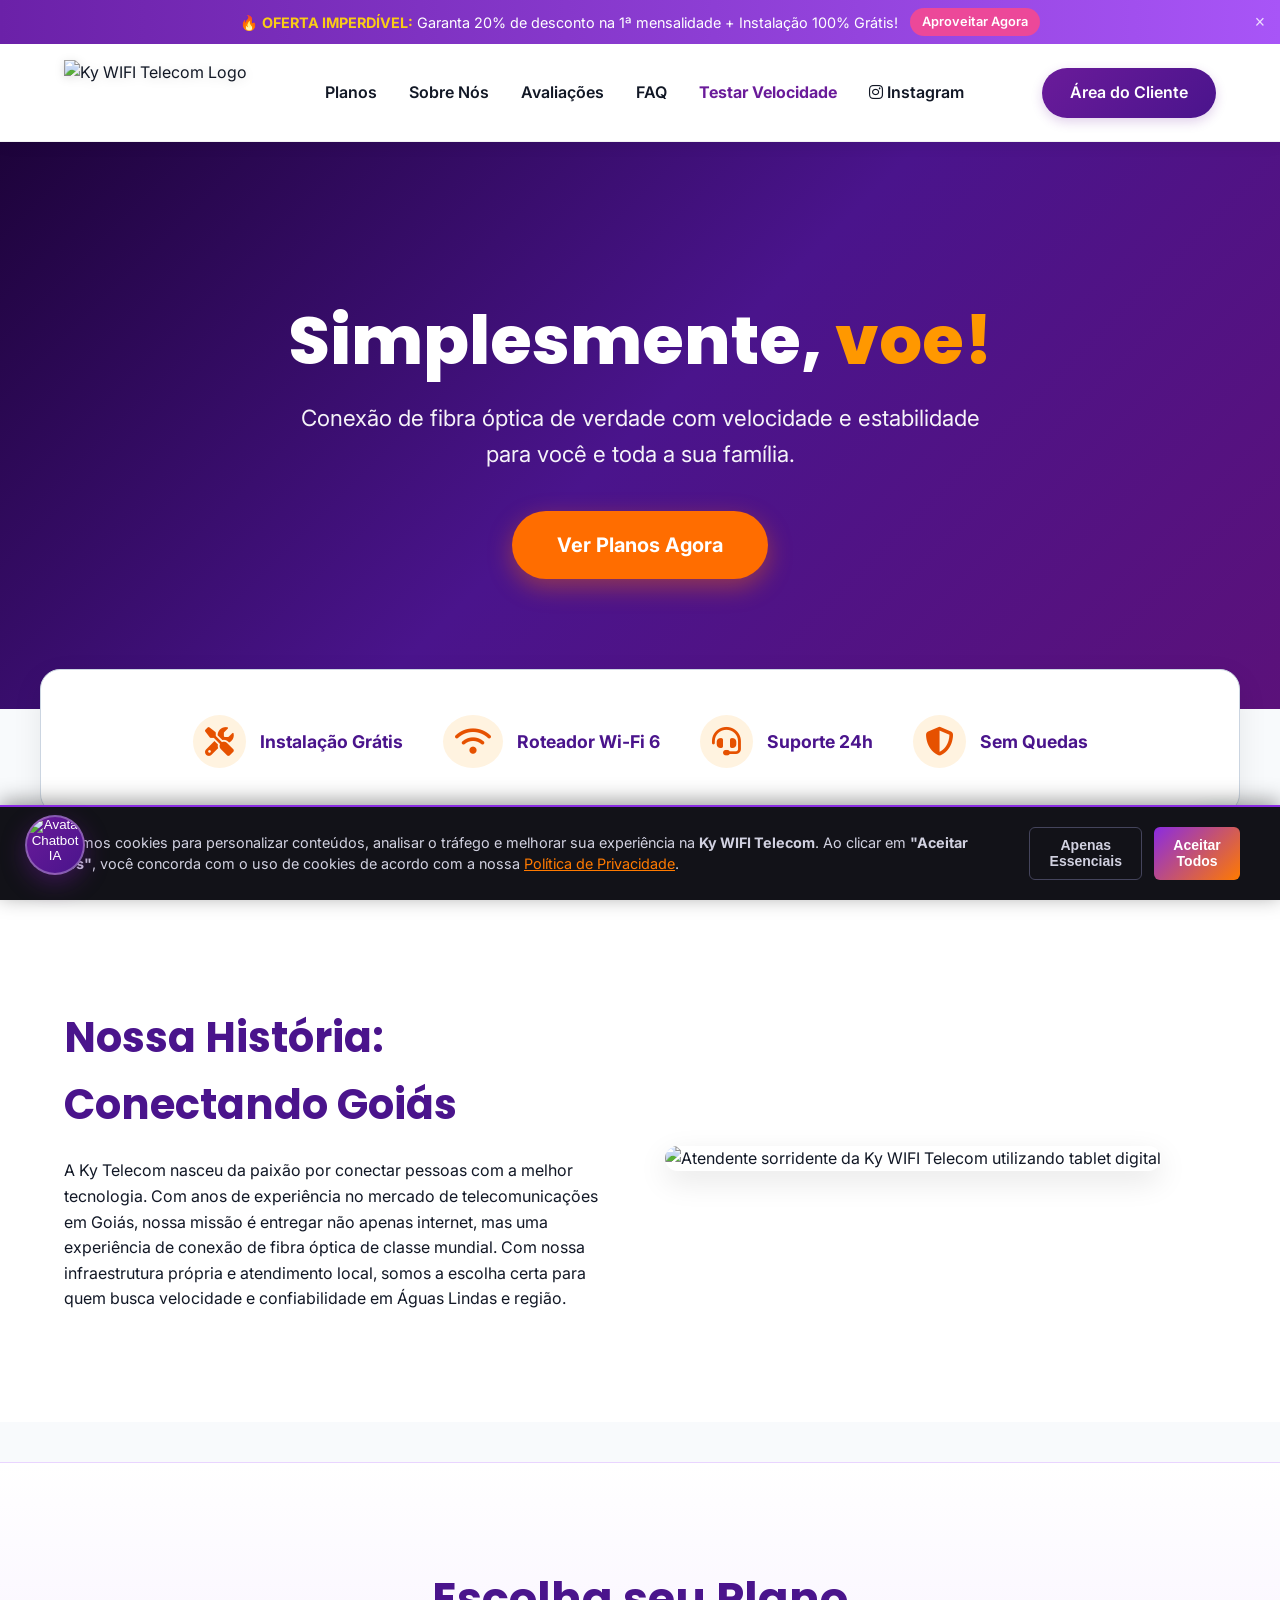
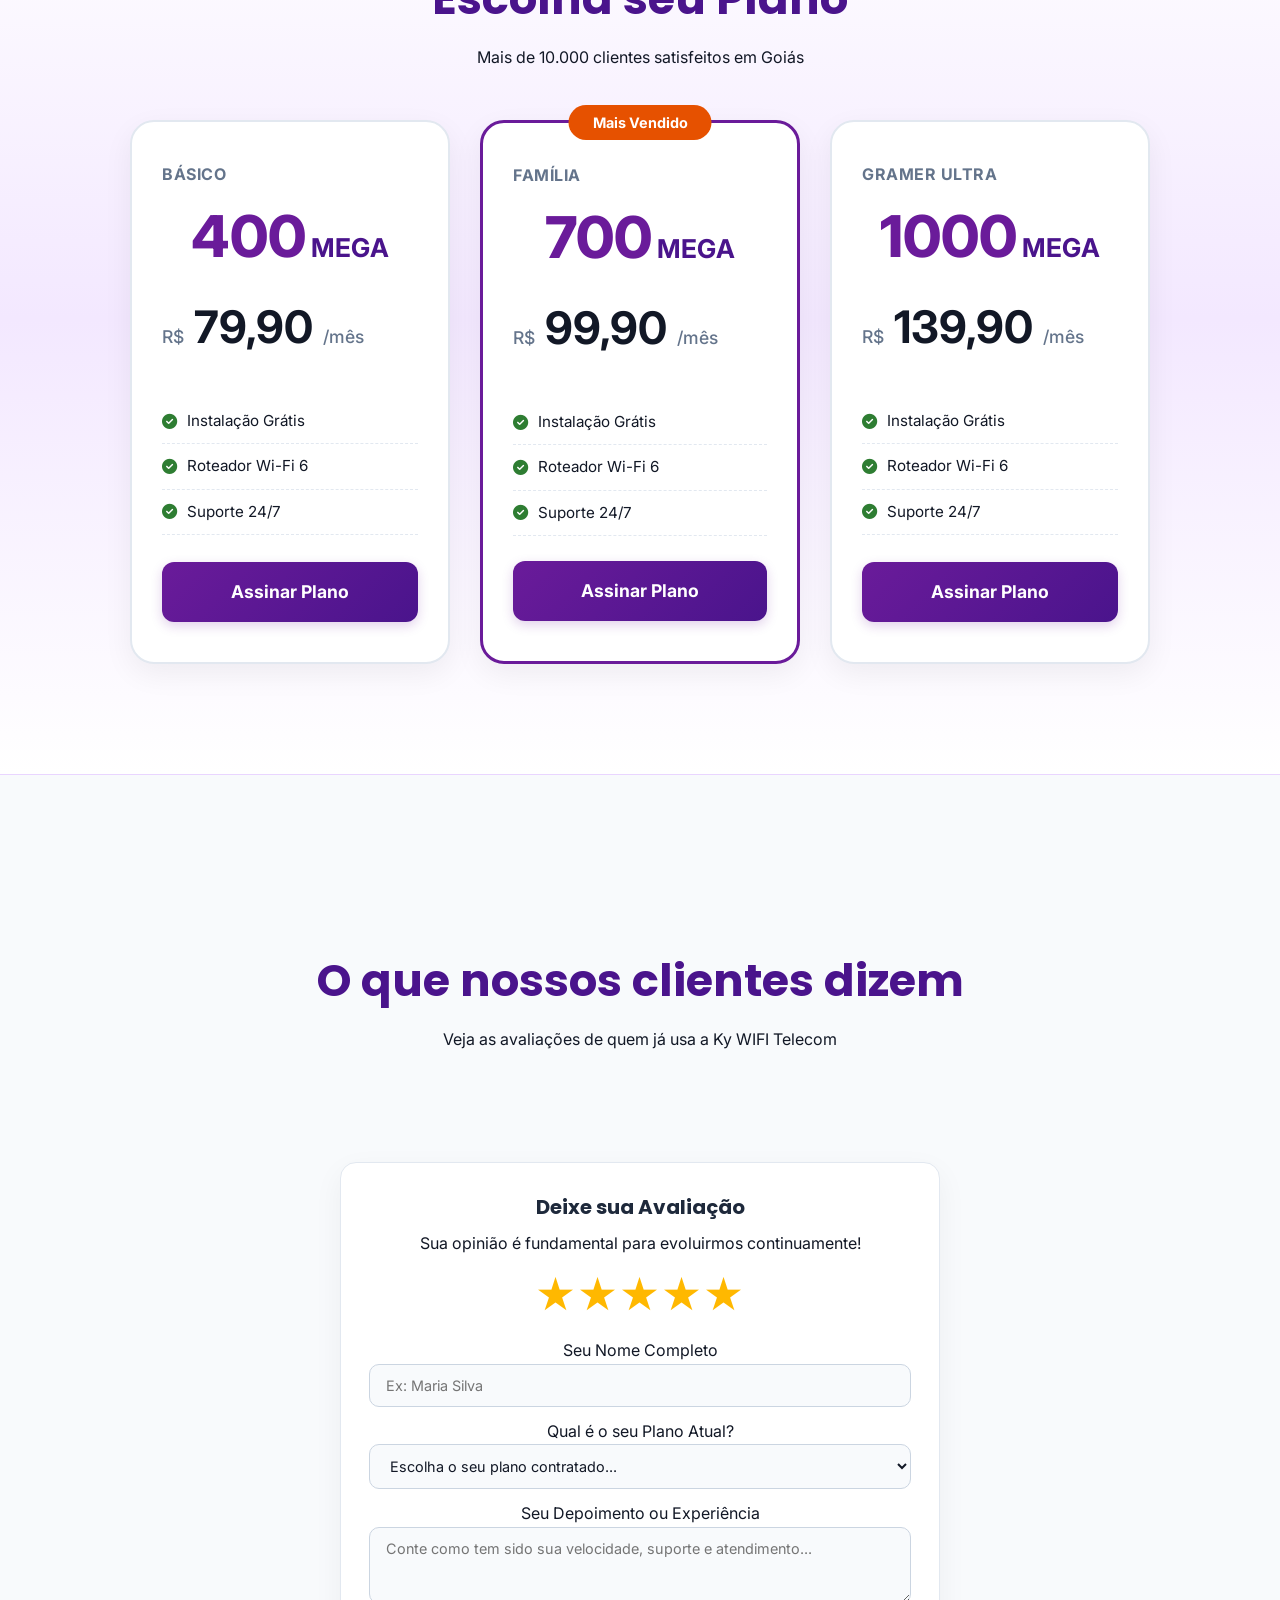
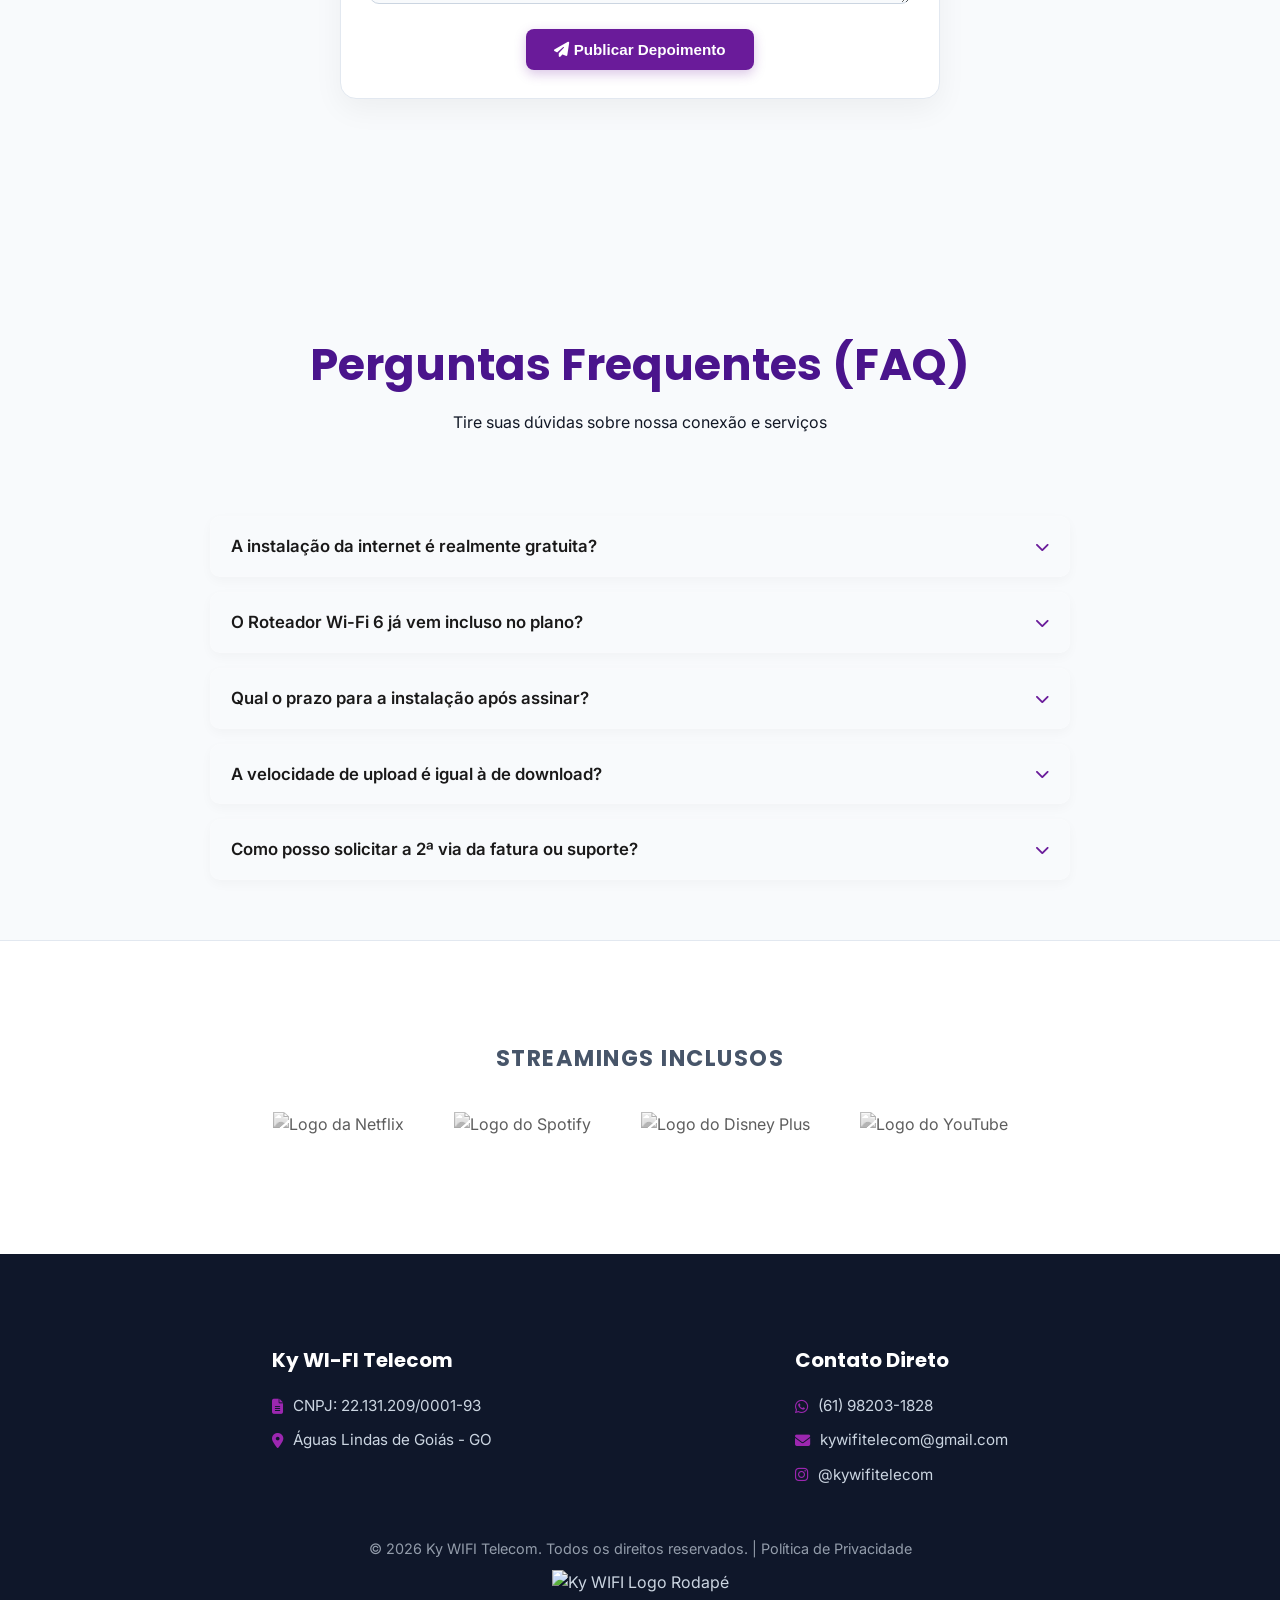
==== index.html @ 0527059f "Add files via upload" ====
<!DOCTYPE html>
<html lang="pt-BR">
<head>
    <meta charset="UTF-8">
    <meta name="viewport" content="width=device-width, initial-scale=1.0">
    <meta name="description" content="Ky WIFI Telecom - A Melhor Conexão de Fibra Óptica de Goiás. Planos com instalação grátis e roteador Wi-Fi 6.">
    <title>Ky WIFI Telecom | A Melhor Conexão de Goiás</title>
   
    <link rel="preconnect" href="https://fonts.googleapis.com">
    <link rel="preconnect" href="https://fonts.gstatic.com" crossorigin>
    <link href="https://fonts.googleapis.com/css2?family=Poppins:wght@300;400;500;600;700&family=Inter:wght@400;500;600;700&display=swap" rel="stylesheet">
    <link rel="stylesheet" href="https://cdnjs.cloudflare.com/ajax/libs/font-awesome/6.6.0/css/all.min.css">
    <link rel="stylesheet" href="style.css">

    <!-- ESTILOS ADICIONAIS PARA BARRA DE ANÚNCIO E FAQ -->
    <style>
        /* Barra de Anúncio / Promocional (Topo) */
        .announcement-bar {
            background: linear-gradient(90deg, #6b21a8, #a855f7);
            color: #ffffff;
            padding: 8px 16px;
            font-size: 0.9rem;
            display: flex;
            align-items: center;
            justify-content: center;
            gap: 12px;
            text-align: center;
            position: relative;
            z-index: 1001;
            font-family: 'Inter', sans-serif;
        }
        .announcement-bar strong {
            color: #facc15;
        }
        .announcement-btn {
            background-color: #ec4899;
            color: #ffffff;
            padding: 4px 12px;
            border-radius: 20px;
            text-decoration: none;
            font-weight: 600;
            font-size: 0.8rem;
            transition: transform 0.2s, background-color 0.2s;
        }
        .announcement-btn:hover {
            background-color: #db2777;
            transform: scale(1.05);
        }
        .announcement-close {
            position: absolute;
            right: 15px;
            background: transparent;
            border: none;
            color: #ffffff;
            font-size: 1.1rem;
            cursor: pointer;
            opacity: 0.8;
        }
        .announcement-close:hover {
            opacity: 1;
        }

        /* Seção FAQ */
        .faq-section {
            padding: 60px 20px;
            max-width: 900px;
            margin: 0 auto;
        }
        .faq-container {
            display: flex;
            flex-direction: column;
            gap: 15px;
            margin-top: 30px;
        }
        .faq-item {
            background: rgba(255, 255, 255, 0.05);
            border: 1px solid rgba(255, 255, 255, 0.1);
            border-radius: 10px;
            padding: 16px 20px;
            cursor: pointer;
            transition: background 0.3s ease;
        }
        .faq-item[open] {
            background: rgba(255, 255, 255, 0.08);
            border-color: #a855f7;
        }
        .faq-item summary {
            font-weight: 600;
            font-size: 1.05rem;
            list-style: none;
            display: flex;
            justify-content: space-between;
            align-items: center;
            color: #1a1919;
        }
        .faq-item summary::-webkit-details-marker {
            display: none;
        }
        .faq-item summary::after {
            content: '\f078';
            font-family: 'Font Awesome 6 Free';
            font-weight: 900;
            font-size: 0.9rem;
            transition: transform 0.3s;
        }
        .faq-item[open] summary::after {
            transform: rotate(180deg);
            color: #a855f7;
        }
        .faq-item p {
            margin-top: 12px;
            font-size: 0.95rem;
            line-height: 1.6;
            color: #0d0e0e;
        }
    </style>
</head>
<body>

    <!-- BARRA DE ANÚNCIO (PROMOÇÃO TOPO) -->
    <div class="announcement-bar" id="announcementBar">
        <span>🔥 <strong>OFERTA IMPERDÍVEL:</strong> Garanta 20% de desconto na 1ª mensalidade + Instalação 100% Grátis!</span>
        <a href="#planos" class="announcement-btn">Aproveitar Agora</a>
        <button class="announcement-close" onclick="document.getElementById('announcementBar').style.display='none'" aria-label="Fechar Anúncio">&times;</button>
    </div>

    <!-- CABEÇALHO -->
    <header>
        <a href="index.html" class="logo-area" aria-label="Início Ky WI-FI">
            <img src="https://i.ibb.co/Xrz7n7dX/image-9658f0-removebg-preview.png" alt="Ky WIFI Telecom Logo" class="ky-logo">
        </a>

        <nav aria-label="Navegação Principal">
            <ul class="nav-menu" id="navMenu">
                <li><a href="#planos" onclick="closeMenu()">Planos</a></li>
                <li><a href="#sobre" onclick="closeMenu()">Sobre Nós</a></li>
                <li><a href="#depoimentos" onclick="closeMenu()">Avaliações</a></li>
                <li><a href="#faq" onclick="closeMenu()">FAQ</a></li>
                <li>
                    <a href="https://fast.com" target="_blank" rel="noopener noreferrer" class="btn-speedtest" onclick="closeMenu()">
                        Testar Velocidade
                    </a>
                </li>
                <li>
                    <a href="https://www.instagram.com/kywifitelecom" target="_blank" rel="noopener noreferrer" onclick="closeMenu()">
                        <i class="fab fa-instagram" aria-hidden="true"></i> Instagram
                    </a>
                </li>
                <li class="mobile-only">
                    <a href="suporte.html" class="btn-client" onclick="closeMenu()">Área do Cliente</a>
                </li>
            </ul>
        </nav>

        <a href="suporte.html" class="btn-client desktop-only-btn">Área do Cliente</a>

        <button class="hamburger" id="hamburgerBtn" onclick="toggleMenu()" aria-label="Abrir Menu de Navegação" aria-expanded="false" aria-controls="navMenu">
            <i class="fas fa-bars" aria-hidden="true"></i>
        </button>
    </header>

    <!-- HERO -->
    <section class="hero">
        <div class="fiber-container" aria-hidden="true">
            <div class="fiber-line"></div>
            <div class="fiber-line"></div>
            <div class="fiber-line"></div>
            <div class="fiber-line"></div>
            <div class="fiber-line"></div>
        </div>

        <div class="hero-content reveal">
            <h1>Simplesmente, <span>voe!</span></h1>
            <p>Conexão de fibra óptica de verdade com velocidade e estabilidade para você e toda a sua família.</p>
            <a href="#planos" class="btn-primary">Ver Planos Agora</a>
        </div>
    </section>

    <!-- BENEFÍCIOS -->
    <section class="benefits reveal" aria-label="Destaques e Benefícios">
        <div class="benefit-item"><i class="fas fa-tools" aria-hidden="true"></i> Instalação Grátis</div>
        <div class="benefit-item"><i class="fas fa-wifi" aria-hidden="true"></i> Roteador Wi-Fi 6</div>
        <div class="benefit-item"><i class="fas fa-headset" aria-hidden="true"></i> Suporte 24h</div>
        <div class="benefit-item"><i class="fas fa-shield-alt" aria-hidden="true"></i> Sem Quedas</div>
    </section>

    <!-- SOBRE -->
    <section id="sobre" class="reveal">
        <div class="sobre-container">
            <div class="sobre-text">
                <h2>Nossa História: Conectando Goiás</h2>
                <p>
                    A Ky Telecom nasceu da paixão por conectar pessoas com a melhor tecnologia. Com anos de experiência no mercado de telecomunicações em Goiás, nossa missão é entregar não apenas internet, mas uma experiência de conexão de fibra óptica de classe mundial. Com nossa infraestrutura própria e atendimento local, somos a escolha certa para quem busca velocidade e confiabilidade em Águas Lindas e região.
                </p>
            </div>
            <div class="sobre-image">
                <img src="https://img.magnific.com/fotos-premium/mulher-negra-de-lazer-moderna-usando-fones-de-ouvido-usando-tablet-digital-com-tela-brilhante_116547-47092.jpg?semt=ais_hybrid&w=740&q=80" alt="Atendente sorridente da Ky WIFI Telecom utilizando tablet digital">
            </div>
        </div>
    </section>

    <!-- PLANOS -->
    <section id="planos">
        <div class="section-title reveal">
            <h2>Escolha seu Plano</h2>
            <p>Mais de 10.000 clientes satisfeitos em Goiás</p>
        </div>
        <div class="plans-container reveal" id="plans-container"></div>
    </section>

    <!-- DEPOIMENTOS E AVALIAÇÕES -->
    <section id="depoimentos" class="testimonials-section reveal" aria-label="Depoimentos e Avaliações">
        <div class="section-title">
            <h2>O que nossos clientes dizem</h2>
            <p>Veja as avaliações de quem já usa a Ky WIFI Telecom</p>
        </div>

        <div class="testimonials-container"></div>

        <div class="feedback-form-container">
            <h3>Deixe sua Avaliação</h3>
            <p class="subtitle">Sua opinião é fundamental para evoluirmos continuamente!</p>

            <form id="feedbackForm" onsubmit="salvarFeedback(event)">
                <div class="star-rating-input" id="starRatingInput" title="Selecione sua nota">
                    <span class="star-btn active" data-value="1" onclick="definirNota(1)">★</span>
                    <span class="star-btn active" data-value="2" onclick="definirNota(2)">★</span>
                    <span class="star-btn active" data-value="3" onclick="definirNota(3)">★</span>
                    <span class="star-btn active" data-value="4" onclick="definirNota(4)">★</span>
                    <span class="star-btn active" data-value="5" onclick="definirNota(5)">★</span>
                </div>
                <input type="hidden" id="feedbackNota" value="5">

                <div class="feedback-inputs">
                    <div class="input-group">
                        <label for="feedbackNome">Seu Nome Completo</label>
                        <input type="text" id="feedbackNome" placeholder="Ex: Maria Silva" required autocomplete="name">
                    </div>

                    <div class="input-group">
                        <label for="feedbackTipo">Qual é o seu Plano Atual?</label>
                        <select id="feedbackTipo" required>
                            <option value="" disabled selected>Escolha o seu plano contratado...</option>
                            <option value="Plano 400 MEGA - Fibra">Plano 400 MEGA (R$ 79,90/mês)</option>
                            <option value="Plano 700 MEGA - Fibra">Plano 700 MEGA (R$ 99,90/mês)</option>
                            <option value="Plano 1000 MEGA - Fibra">Plano 1000 MEGA (R$ 139,90/mês)</option>
                            <option value="Cliente Corporativo / Empresa">Cliente Corporativo / Empresa</option>
                            <option value="Outro Plano / Antigo">Outro Plano Ky Telecom</option>
                        </select>
                    </div>

                    <div class="input-group">
                        <label for="feedbackComentario">Seu Depoimento ou Experiência</label>
                        <textarea id="feedbackComentario" rows="3" placeholder="Conte como tem sido sua velocidade, suporte e atendimento..." required></textarea>
                    </div>

                    <div class="feedback-actions">
                        <button type="submit" class="btn-submit-feedback">
                            <i class="fas fa-paper-plane" aria-hidden="true"></i> Publicar Depoimento
                        </button>
                    </div>
                </div>
            </form>
        </div>
    </section>

    <!-- SEÇÃO FAQ (PERGUNTAS FREQUENTES) -->
    <section id="faq" class="faq-section reveal">
        <div class="section-title">
            <h2>Perguntas Frequentes (FAQ)</h2>
            <p>Tire suas dúvidas sobre nossa conexão e serviços</p>
        </div>

        <div class="faq-container">
            <details class="faq-item">
                <summary>A instalação da internet é realmente gratuita?</summary>
                <p>Sim! Todos os nossos planos residenciais contam com instalação 100% grátis realizada por técnicos especializados.</p>
            </details>

            <details class="faq-item">
                <summary>O Roteador Wi-Fi 6 já vem incluso no plano?</summary>
                <p>Sim, disponibilizamos roteadores de última geração Wi-Fi 6 em comodato, garantindo maior cobertura, estabilidade e suporte a dezenas de aparelhos conectados simultaneamente.</p>
            </details>

            <details class="faq-item">
                <summary>Qual o prazo para a instalação após assinar?</summary>
                <p>Realizamos a instalação em até 24 a 48 horas úteis após a aprovação do cadastro na região de Águas Lindas e proximidades.</p>
            </details>

            <details class="faq-item">
                <summary>A velocidade de upload é igual à de download?</summary>
                <p>Trabalhamos com alta taxa de upload dedicada para garantir que suas videochamadas, jogos online e transmissões aconteçam sem nenhum tipo de travamento.</p>
            </details>

            <details class="faq-item">
                <summary>Como posso solicitar a 2ª via da fatura ou suporte?</summary>
                <p>Você pode acessar a nossa <strong>Área do Cliente</strong> no menu superior ou entrar em contato diretamente via WhatsApp pelo número (61) 98203-1828.</p>
            </details>
        </div>
    </section>

    <!-- STREAMINGS PARCEIROS -->
    <section class="partners reveal" aria-label="Plataformas de Streaming">
        <h2>Streamings Inclusos</h2>
        <div class="partners-logos">
            <img src="https://upload.wikimedia.org/wikipedia/commons/0/08/Netflix_2015_logo.svg" alt="Logo da Netflix">
            <img src="https://upload.wikimedia.org/wikipedia/commons/2/26/Spotify_logo_with_text.svg" alt="Logo do Spotify">
            <img src="https://upload.wikimedia.org/wikipedia/commons/3/3e/Disney%2B_logo.svg" alt="Logo do Disney Plus">
            <img src="https://upload.wikimedia.org/wikipedia/commons/b/b8/YouTube_Logo_2017.svg" alt="Logo do YouTube">
        </div>
    </section>

    <!-- BOTÃO WHATSAPP -->
    <a href="https://wa.me/5561982031828" target="_blank" rel="noopener noreferrer" onclick="falarComAtendente(event)" class="whatsapp-float" aria-label="Falar com atendente pelo WhatsApp">
        <i class="fab fa-whatsapp" aria-hidden="true"></i>
    </a>

    <!-- RODAPÉ -->
    <footer id="suporte">
        <div class="footer-grid reveal">
            <div>
                <h4>Ky WI-FI Telecom</h4>
                <p><i class="fas fa-file-alt" aria-hidden="true"></i> CNPJ: 22.131.209/0001-93</p>
                <p><i class="fas fa-map-marker-alt" aria-hidden="true"></i> Águas Lindas de Goiás - GO</p>
            </div>
            <div>
                <h4>Contato Direto</h4>
                <p><i class="fab fa-whatsapp" aria-hidden="true"></i> <a href="https://wa.me/5561982031828" target="_blank" rel="noopener noreferrer">(61) 98203-1828</a></p>
                <p><i class="fas fa-envelope" aria-hidden="true"></i> <a href="mailto:kywifitelecom@gmail.com">kywifitelecom@gmail.com</a></p>
                <p>
                    <a href="https://www.instagram.com/kywifitelecom" target="_blank" rel="noopener noreferrer" style="display: flex; align-items: center; gap: 10px;">
                        <i class="fab fa-instagram" aria-hidden="true"></i> @kywifitelecom
                    </a>
                </p>
            </div>
        </div>
        <p style="margin-top: 30px; font-size: 0.9rem; opacity: 0.7;">
            © 2026 Ky WIFI Telecom. Todos os direitos reservados. | <a href="privacidade.html" style="color: inherit;">Política de Privacidade</a>
        </p>
        <img src="https://i.ibb.co/Xrz7n7dX/image-9658f0-removebg-preview.png" alt="Ky WIFI Logo Rodapé" width="50" style="margin-top: 10px;">
    </footer>

    <!-- LGPD COOKIES BANNER -->
    <div id="lgpd-banner" class="lgpd-banner" role="dialog" aria-live="polite" aria-label="Aviso de Privacidade e Cookies">
        <div class="lgpd-content">
            <p>
                Utilizamos cookies para personalizar conteúdos, analisar o tráfego e melhorar sua experiência na <strong>Ky WIFI Telecom</strong>. 
                Ao clicar em <strong>"Aceitar Todos"</strong>, você concorda com o uso de cookies de acordo com a nossa 
                <a href="privacidade.html" target="_blank" rel="noopener">Política de Privacidade</a>.
            </p>
            <div class="lgpd-buttons">
                <button id="lgpd-reject" class="btn-lgpd-secondary" onclick="document.getElementById('lgpd-banner').style.display='none'">Apenas Essenciais</button>
                <button id="lgpd-accept" class="btn-lgpd-primary" onclick="document.getElementById('lgpd-banner').style.display='none'">Aceitar Todos</button>
            </div>
        </div>
    </div>

    <!-- SCRIPTS JS -->
    <script src="script.js"></script>
    <script src="chatbot.js"></script>

    <!-- PLUGIN VLIBRAS -->
    <div vw class="enabled">
        <div vw-access-button class="active"></div>
        <div vw-plugin-wrapper>
            <div class="vw-plugin-top-wrapper"></div>
        </div>
    </div>
    <script src="https://vlibras.gov.br/app/vlibras-plugin.js"></script>
    <script>
        new window.VLibras.Widget('https://vlibras.gov.br/app');
    </script>
</body>
</html>
---- style.css ----
/* ==========================================================================
   KY WIFI TELECOM - ESTILOS PRINCIPAIS (style.css)
   Organizado, otimizado para desempenho e acessibilidade (WCAG 2.1)
   ========================================================================== */

/* 1. VARIÁVEIS DO SISTEMA (DESIGN TOKENS) */
:root {
    --purple-main: #6A1B9A;
    --purple-dark: #4A148C;
    --purple-light: #9C27B0;
    --accent-orange: #E65100; /* Laranja de alto contraste WCAG */
    --accent-orange-hover: #D84315;
    --accent-green: #1B5E20;  /* Verde escuro para texto/ícones */
    --whatsapp-green: #25D366;
    --text-dark: #121826;     /* Alto contraste para legibilidade */
    --text-muted: #475569;
    --white: #FFFFFF;
    --gray-bg: #F8FAFC;
    --border-color: #CBD5E1;
    --transition-default: all 0.3s ease;
}

/* 2. RESET GLOBAL & TIPOGRAFIA */
* {
    margin: 0;
    padding: 0;
    box-sizing: border-box;
}

html {
    scroll-behavior: smooth;
}

body {
    font-family: 'Inter', -apple-system, BlinkMacSystemFont, "Segoe UI", Roboto, sans-serif;
    background-color: var(--gray-bg);
    color: var(--text-dark);
    line-height: 1.6;
    overflow-x: hidden;
}

h1, h2, h3, h4, h5, h6 {
    font-family: 'Poppins', sans-serif;
}

a {
    color: inherit;
    text-decoration: none;
    transition: var(--transition-default);
}

/* Indicador de foco acessível para navegação via teclado (WCAG 2.1) */
:focus-visible {
    outline: 3px solid var(--purple-main) !important;
    outline-offset: 3px !important;
}

/* 3. HEADER & NAVEGAÇÃO */
header {
    background: rgba(255, 255, 255, 0.98);
    backdrop-filter: blur(15px);
    -webkit-backdrop-filter: blur(15px);
    box-shadow: 0 2px 15px rgba(0, 0, 0, 0.08);
    position: sticky;
    top: 0;
    z-index: 1000;
    padding: 12px 5%;
    display: flex;
    justify-content: space-between;
    align-items: center;
    border-bottom: 1px solid rgba(0, 0, 0, 0.05);
}

.logo-area {
    display: flex;
    align-items: center;
    gap: 12px;
    padding: 4px 0;
    outline: none;
}

.logo-title-group {
    display: flex;
    align-items: center;
    gap: 15px;
}

.logo-title-group h1 {
    margin: 0;
    font-size: 1.8rem;
    color: var(--text-dark);
}

.ky-logo, .logo-img {
    height: 65px;
    width: auto;
    object-fit: contain;
    filter: drop-shadow(0 2px 5px rgba(0, 0, 0, 0.12));
    transition: transform 0.3s cubic-bezier(0.25, 0.8, 0.25, 1), 
                filter 0.3s cubic-bezier(0.25, 0.8, 0.25, 1);
}

.logo-area:hover .ky-logo,
.logo-area:hover .logo-img {
    transform: scale(1.04);
    filter: drop-shadow(0 6px 12px rgba(106, 27, 154, 0.25));
}

.nav-menu {
    display: flex;
    gap: 32px;
    list-style: none;
    align-items: center;
}

.nav-menu a {
    font-weight: 600;
    color: var(--text-dark);
    position: relative;
}

.nav-menu a::after {
    content: '';
    position: absolute;
    bottom: -5px;
    left: 0;
    width: 0;
    height: 3px;
    background: var(--purple-main);
    border-radius: 2px;
    transition: var(--transition-default);
}

.nav-menu a:hover, 
.nav-menu a:focus {
    color: var(--purple-main);
}

.nav-menu a:hover::after, 
.nav-menu a:focus::after {
    width: 100%;
}

.btn-speedtest {
    color: var(--purple-main) !important;
    font-weight: 700 !important;
}

.btn-client {
    background: linear-gradient(135deg, var(--purple-main), var(--purple-dark));
    color: var(--white);
    padding: 12px 28px;
    border-radius: 50px;
    font-weight: 600;
    border: none;
    cursor: pointer;
    transition: var(--transition-default);
    font-family: inherit;
    display: inline-block;
    box-shadow: 0 4px 12px rgba(106, 27, 154, 0.2);
}

.btn-client:hover, 
.btn-client:focus {
    transform: translateY(-2px);
    box-shadow: 0 6px 20px rgba(106, 27, 154, 0.35);
}

.hamburger {
    display: none;
    font-size: 28px;
    cursor: pointer;
    color: var(--purple-dark);
    background: none;
    border: none;
    padding: 5px;
}

.mobile-only {
    display: none;
}

/* 4. HERO SECTION */
.hero {
    background: linear-gradient(135deg, #1d033a 0%, var(--purple-dark) 50%, #5b117a 100%);
    color: var(--white);
    text-align: center;
    padding: 140px 20px 110px;
    position: relative;
    overflow: hidden;
}

.fiber-container {
    position: absolute;
    top: 0;
    left: 0;
    width: 100%;
    height: 100%;
    overflow: hidden;
    z-index: 0;
}

.fiber-line {
    position: absolute;
    background: linear-gradient(90deg, transparent, rgba(255, 255, 255, 0.8), rgba(255, 107, 0, 0.8), transparent);
    height: 3px;
    filter: blur(2px);
    opacity: 0;
    animation: dataFlow linear infinite;
}

@keyframes dataFlow {
    0% { transform: translateX(-100%); opacity: 0; }
    10% { opacity: 1; }
    90% { opacity: 1; }
    100% { transform: translateX(100vw); opacity: 0; }
}

.fiber-line:nth-child(1) { top: 15%; width: 300px; animation-duration: 3s; animation-delay: 0s; }
.fiber-line:nth-child(2) { top: 35%; width: 200px; animation-duration: 4s; animation-delay: 1.5s; }
.fiber-line:nth-child(3) { top: 65%; width: 400px; animation-duration: 2.5s; animation-delay: 0.5s; }
.fiber-line:nth-child(4) { top: 85%; width: 150px; animation-duration: 5s; animation-delay: 2s; }
.fiber-line:nth-child(5) { top: 45%; width: 250px; animation-duration: 3.5s; animation-delay: 1s; }

.hero-content {
    position: relative;
    z-index: 1;
}

.hero h1 {
    font-size: clamp(2.5rem, 6vw, 4.2rem);
    font-weight: 800;
    margin-bottom: 20px;
    line-height: 1.15;
}

.hero h1 span {
    color: #FF9800;
}

.hero p {
    font-size: clamp(1.1rem, 3vw, 1.4rem);
    margin-bottom: 40px;
    opacity: 0.95;
    max-width: 700px;
    margin-left: auto;
    margin-right: auto;
}

.hero .btn-primary {
    background: #FF6D00;
    color: var(--white);
    padding: 18px 45px;
    font-size: 1.25rem;
    border-radius: 50px;
    font-weight: 700;
    border: none;
    cursor: pointer;
    transition: var(--transition-default);
    box-shadow: 0 8px 25px rgba(255, 109, 0, 0.4);
    display: inline-block;
}

.hero .btn-primary:hover, 
.hero .btn-primary:focus {
    transform: translateY(-3px);
    background: #E65100;
    box-shadow: 0 12px 30px rgba(255, 109, 0, 0.6);
}

/* 5. BENEFÍCIOS */
.benefits {
    background: var(--white);
    padding: 35px 5%;
    display: flex;
    justify-content: center;
    gap: 40px;
    flex-wrap: wrap;
    box-shadow: 0 10px 30px rgba(0, 0, 0, 0.08);
    margin-top: -50px;
    position: relative;
    z-index: 10;
    border-radius: 20px;
    max-width: 1200px;
    margin-left: auto;
    margin-right: auto;
    border: 1px solid var(--border-color);
}

.benefit-item {
    display: flex;
    align-items: center;
    gap: 14px;
    font-size: 1.1rem;
    font-weight: 700;
    color: var(--purple-dark);
}

.benefit-item i {
    color: #E65100;
    font-size: 1.8rem;
    background: #FFF3E0;
    padding: 12px;
    border-radius: 50%;
}

/* 6. PLANOS */
/* 6. PLANOS */
#planos {
    background: linear-gradient(180deg, #FFFFFF 0%, #F3E8FF 50%, #FFFFFF 100%);
    padding: 40px 0 20px;
    border-top: 1px solid #E9D5FF;
    border-bottom: 1px solid #E9D5FF;
}
.plan-speed {
    font-size: clamp(1.8rem, 3.8vw, 2.5rem); /* Tamanho reduzido para não estourar a largura do card */
    font-weight: 800;
    color: var(--purple-main);
    line-height: 1;
    display: flex;
    align-items: baseline;
    justify-content: center;
    gap: 6px;
    width: 100%;
    margin: 12px 0;
}

/* Mantém o "MEGA" proporcional, ajustado e alinhado */
.plan-speed small {
    font-size: 0.45em;
    font-weight: 700;
    color: var(--purple-dark);
    letter-spacing: 0.5px;
}
.section-title {
    text-align: center;
    padding: 90px 20px 40px;
}

.section-title h2 {
    font-size: clamp(2.2rem, 4vw, 2.8rem);
    color: var(--purple-dark);
    margin-bottom: 10px;
}

.plans-container {
    display: flex;
    justify-content: center;
    gap: 30px;
    flex-wrap: wrap;
    padding: 0 5% 90px;
    max-width: 1350px;
    margin: 0 auto;
}

.plan-card {
    background: var(--white);
    border-radius: 24px;
    padding: 40px 30px;
    width: 320px;
    box-shadow: 0 10px 30px rgba(0, 0, 0, 0.06);
    transition: var(--transition-default);
    position: relative;
    border: 2px solid #E2E8F0;
    display: flex;
    flex-direction: column;
    opacity: 0;
    transform: translateY(30px);
}

.plan-card.active-reveal {
    opacity: 1;
    transform: translateY(0);
}

.plan-card:hover {
    transform: translateY(-8px);
    border-color: var(--purple-light);
    box-shadow: 0 15px 35px rgba(106, 27, 154, 0.15);
}

.plan-card.highlight {
    border: 3px solid var(--purple-main);
}

.plan-badge {
    position: absolute;
    top: -18px;
    left: 50%;
    transform: translateX(-50%);
    background: #E65100;
    color: var(--white);
    padding: 6px 24px;
    border-radius: 30px;
    font-size: 0.9rem;
    font-weight: 700;
    white-space: nowrap;
    z-index: 2;
}

.plan-name {
    font-weight: 700;
    color: #64748B;
    text-transform: uppercase;
    margin-bottom: 8px;
    letter-spacing: 0.5px;
}

.plan-speed {
    font-size: clamp(2.2rem, 4.5vw, 3.8rem); /* Ajusta a fonte automaticamente para caber no card */
    font-weight: 800;
    color: var(--purple-main);
    line-height: 1;
    display: flex;
    align-items: baseline;
    gap: 5px;
}
.plan-speed span {
    font-size: clamp(1rem, 2vw, 1.8rem);
}
.plan-price {
    font-size: 2.8rem;
    font-weight: 700;
    margin: 15px 0 20px;
    color: var(--text-dark);
}

.plan-price .currency, 
.plan-price .period {
    font-size: 1.1rem;
    font-weight: 500;
    color: #64748B;
}

.plan-features {
    list-style: none;
    margin: 15px 0 25px;
    flex-grow: 1;
}

.plan-features li {
    padding: 10px 0;
    border-bottom: 1px dashed #E2E8F0;
    display: flex;
    align-items: center;
    gap: 10px;
    font-size: 0.95rem;
    color: var(--text-dark);
}

.plan-features i {
    color: #2E7D32;
}

.btn-contract {
    width: 100%;
    padding: 16px;
    background: linear-gradient(135deg, var(--purple-main), var(--purple-dark));
    color: var(--white);
    border: none;
    border-radius: 12px;
    font-size: 1.1rem;
    font-weight: 700;
    cursor: pointer;
    text-align: center;
    display: block;
    transition: var(--transition-default);
    box-shadow: 0 4px 12px rgba(106, 27, 154, 0.2);
}

.btn-contract:hover, 
.btn-contract:focus {
    background: linear-gradient(135deg, var(--purple-light), var(--purple-main));
    transform: translateY(-2px);
    box-shadow: 0 6px 18px rgba(106, 27, 154, 0.35);
}

/* 7. FORMULÁRIOS & ÁREA DO CLIENTE */
.client-section {
    padding: 110px 20px 80px;
    display: flex;
    justify-content: center;
    align-items: center;
    min-height: 85vh;
}

.client-card {
    width: 100%;
    max-width: 600px;
    background: var(--white);
    border: 2px solid var(--purple-main);
    border-radius: 16px;
    padding: 40px;
    box-shadow: 0 10px 30px rgba(0, 0, 0, 0.1);
}

.client-header {
    text-align: center;
    margin-bottom: 30px;
}

.client-header h1 {
    font-size: 2rem;
    font-weight: 700;
    color: var(--text-dark);
    margin-bottom: 8px;
}

.client-header h1 span {
    color: var(--purple-main);
}

.client-header p {
    color: var(--text-muted);
    font-size: 0.95rem;
}

.form-grid {
    display: grid;
    grid-template-columns: 1fr 1fr;
    gap: 16px;
}

.form-group {
    display: flex;
    flex-direction: column;
    gap: 6px;
    margin-bottom: 18px;
}

.form-group.full-width {
    grid-column: span 2;
}

.form-group label {
    font-size: 0.9rem;
    font-weight: 600;
    color: var(--text-dark);
    display: flex;
    align-items: center;
    gap: 8px;
}

.form-group label i {
    color: var(--purple-main);
}

.form-control {
    width: 100%;
    padding: 12px 16px;
    background: #F1F5F9;
    border: 2px solid #CBD5E1;
    border-radius: 8px;
    color: #0F172A;
    font-family: 'Inter', sans-serif;
    font-size: 1rem;
    font-weight: 500;
    transition: var(--transition-default);
    outline: none;
    box-sizing: border-box;
}

.form-control::placeholder {
    color: #64748B;
    opacity: 0.9;
}

.form-control:focus {
    border-color: var(--purple-main);
    background: var(--white);
    box-shadow: 0 0 0 4px rgba(106, 27, 154, 0.15);
}

textarea.form-control {
    resize: vertical;
    min-height: 110px;
}

.btn-submit {
    width: 100%;
    padding: 14px;
    background: var(--purple-main);
    border: none;
    border-radius: 8px;
    color: var(--white);
    font-family: 'Poppins', sans-serif;
    font-size: 1rem;
    font-weight: 600;
    cursor: pointer;
    transition: var(--transition-default);
    display: flex;
    justify-content: center;
    align-items: center;
    gap: 10px;
    margin-top: 10px;
    box-shadow: 0 4px 10px rgba(106, 27, 154, 0.2);
}

.btn-submit:hover, 
.btn-submit:focus {
    background: var(--purple-dark);
    transform: translateY(-1px);
    box-shadow: 0 6px 15px rgba(106, 27, 154, 0.35);
}

/* 8. TESTIMONIALS & FORMULÁRIO DE FEEDBACK */
.testimonials {
    padding: 80px 5%;
    background-color: #F1F5F9;
    text-align: center;
}

.testimonials-container {
    display: flex;
    flex-wrap: wrap;
    justify-content: center;
    gap: 30px;
    margin-top: 20px;
    max-width: 1200px;
    margin-left: auto;
    margin-right: auto;
}

.testimonial-card {
    background: var(--white);
    border: 2px solid #E2E8F0;
    border-radius: 16px;
    padding: 30px 25px;
    max-width: 350px;
    width: 100%;
    text-align: left;
    box-shadow: 0 6px 20px rgba(0, 0, 0, 0.04);
}

.testimonial-card .stars {
    color: #D97706;
    font-size: 1.2rem;
    margin-bottom: 12px;
}

.testimonial-card p {
    color: var(--text-dark);
    font-size: 0.95rem;
    line-height: 1.6;
    margin-bottom: 18px;
    font-style: italic;
}

.testimonial-card h4 {
    color: var(--text-dark);
    font-size: 1.05rem;
    font-weight: 700;
}

.testimonial-card span {
    color: var(--purple-main);
    font-size: 0.85rem;
    font-weight: 600;
}

.feedback-form-container {
    background: #FFFFFF;
    border: 1px solid #E2E8F0;
    border-radius: 16px;
    padding: 28px;
    max-width: 600px;
    margin: 40px auto 0;
    box-shadow: 0 10px 30px rgba(0, 0, 0, 0.05);
    text-align: center;
}

.feedback-form-container h3 {
    color: #1E293B;
    font-size: 1.25rem;
    margin-bottom: 8px;
}

.star-rating-input {
    font-size: 2.2rem;
    color: #CBD5E1;
    cursor: pointer;
    margin: 10px 0 15px;
    display: inline-flex;
    gap: 6px;
    direction: ltr;
}

.star-btn {
    transition: color 0.2s, transform 0.1s;
}

.star-btn:hover,
.star-btn.active {
    color: #FFB800;
    transform: scale(1.15);
}

.feedback-inputs {
    display: flex;
    flex-direction: column;
    gap: 12px;
}

.feedback-inputs input,
.feedback-inputs select,
.feedback-inputs textarea {
    width: 100%;
    padding: 12px 16px;
    border: 1px solid #CBD5E1;
    border-radius: 10px;
    font-family: inherit;
    font-size: 0.9rem;
    outline: none;
    transition: border-color 0.2s, background-color 0.2s;
    background: #F8FAFC;
    color: var(--text-dark);
}

.feedback-inputs input:focus,
.feedback-inputs select:focus,
.feedback-inputs textarea:focus {
    border-color: #6A1B9A;
    background: #FFFFFF;
}

.btn-submit-feedback {
    align-self: center;
    padding: 12px 28px;
    font-size: 0.95rem;
    margin-top: 5px;
    background: var(--purple-main);
    color: var(--white);
    border: none;
    border-radius: 8px;
    font-weight: 600;
    cursor: pointer;
    transition: var(--transition-default);
    box-shadow: 0 4px 12px rgba(106, 27, 154, 0.25);
}

.btn-submit-feedback:hover {
    background: var(--purple-dark);
    transform: translateY(-2px);
    box-shadow: 0 6px 18px rgba(106, 27, 154, 0.35);
}

/* 9. SOBRE NÓS */
#sobre {
    background: var(--white);
    padding: 80px 5%;
    border-top: 1px solid #E2E8F0;
}

.sobre-container {
    max-width: 1200px;
    margin: 0 auto;
    display: grid;
    grid-template-columns: 1fr 1fr;
    gap: 50px;
    align-items: center;
}

.sobre-text h2 {
    font-size: clamp(2rem, 3.5vw, 2.6rem);
    color: var(--purple-dark);
    margin-bottom: 20px;
}

.sobre-image img {
    width: 100%;
    border-radius: 16px;
    box-shadow: 0 10px 30px rgba(0, 0, 0, 0.1);
}

/* 10. STREAMINGS E PARCEIROS */
.partners {
    background: var(--white);
    padding: 70px 5%;
    text-align: center;
    border-top: 1px solid #E2E8F0;
}

.partners h2 {
    color: var(--text-muted);
    margin-bottom: 35px;
    font-size: 1.4rem;
    text-transform: uppercase;
    letter-spacing: 1.5px;
}

.partners-logos {
    display: flex;
    justify-content: center;
    align-items: center;
    gap: 50px;
    flex-wrap: wrap;
}

.partners-logos img {
    height: 42px;
    filter: grayscale(100%) opacity(0.7);
    transition: var(--transition-default);
}

.partners-logos img:hover {
    filter: grayscale(0%) opacity(1);
    transform: scale(1.1);
}

/* 11. BANNER LGPD COOKIES */
.lgpd-banner {
    position: fixed;
    bottom: -100%;
    left: 0;
    width: 100%;
    background-color: #121218;
    color: #ffffff;
    border-top: 2px solid #8a2be2;
    box-shadow: 0 -4px 20px rgba(0, 0, 0, 0.4);
    z-index: 9999;
    padding: 1.25rem 1.5rem;
    transition: bottom 0.4s ease-in-out;
}

.lgpd-banner.active {
    bottom: 0;
}

.lgpd-content {
    max-width: 1200px;
    margin: 0 auto;
    display: flex;
    flex-direction: column;
    align-items: center;
    justify-content: space-between;
    gap: 1rem;
}

.lgpd-content p {
    font-size: 0.9rem;
    line-height: 1.5;
    margin: 0;
    color: #d1d1e0;
}

.lgpd-content a {
    color: #ff7a00;
    text-decoration: underline;
}

.lgpd-content a:hover {
    color: #ff9e43;
}

.lgpd-buttons {
    display: flex;
    gap: 0.75rem;
    width: 100%;
    justify-content: flex-end;
}

.btn-lgpd-primary,
.btn-lgpd-secondary {
    padding: 0.6rem 1.2rem;
    border-radius: 6px;
    font-size: 0.875rem;
    font-weight: 600;
    cursor: pointer;
    transition: background-color 0.2s ease, transform 0.1s ease;
}

.btn-lgpd-primary {
    background: linear-gradient(135deg, #8a2be2, #ff7a00);
    color: #ffffff;
    border: none;
}

.btn-lgpd-primary:hover {
    transform: translateY(-1px);
    opacity: 0.95;
}

.btn-lgpd-secondary {
    background: transparent;
    color: #d1d1e0;
    border: 1px solid #44445c;
}

.btn-lgpd-secondary:hover {
    background: #1e1e28;
    color: #ffffff;
}

/* 12. BOTÃO FLUTUANTE DO WHATSAPP */
.whatsapp-float {
    position: fixed;
    bottom: 30px;
    right: 30px;
    background: var(--whatsapp-green);
    width: 60px;
    height: 60px;
    border-radius: 50%;
    display: flex;
    align-items: center;
    justify-content: center;
    font-size: 32px;
    color: var(--white);
    box-shadow: 0 6px 20px rgba(37, 211, 102, 0.4);
    z-index: 1000;
    transition: var(--transition-default);
}

.whatsapp-float:hover, 
.whatsapp-float:focus {
    transform: scale(1.1);
    box-shadow: 0 8px 25px rgba(37, 211, 102, 0.6);
}

/* 13. RODAPÉ (FOOTER) */
/* Remove o sublinhado de qualquer link dentro do rodapé */
footer a, 
.footer-grid a {
    text-decoration: none !important;
}
footer {
    background: #0F172A;
    color: #CBD5E1;
    padding: 70px 20px 30px;
    text-align: center;
}

.footer-grid {
    max-width: 1000px;
    margin: 0 auto 40px;
    display: flex;
    justify-content: space-around;
    flex-wrap: wrap;
    gap: 40px;
    text-align: left;
}

.footer-grid h4 {
    margin-bottom: 18px;
    font-size: 1.25rem;
    color: var(--white);
}

.footer-grid p {
    margin-bottom: 10px;
    display: flex;
    align-items: center;
    gap: 10px;
    font-size: 0.95rem;
}

.footer-grid i {
    color: var(--purple-light);
}

.footer-grid a {
    color: #CBD5E1;
    text-decoration: underline;
    text-underline-offset: 3px;
}

.footer-grid a:hover, 
.footer-grid a:focus {
    color: var(--white);
}

/* 14. CHATBOT IA (KY BOT) */
#ky-chat-widget {
    position: fixed;
    bottom: 25px;
    left: 25px;
    z-index: 9999;
    font-family: 'Inter', -apple-system, BlinkMacSystemFont, sans-serif;
}

.ky-chat-btn {
    width: 60px;
    height: 60px;
    border-radius: 50%;
    background: linear-gradient(135deg, #6A1B9A 0%, #4A148C 100%);
    color: #FFFFFF;
    border: 2px solid rgba(255, 255, 255, 0.3);
    cursor: pointer;
    box-shadow: 0 8px 24px rgba(106, 27, 154, 0.45);
    transition: all 0.3s cubic-bezier(0.175, 0.885, 0.32, 1.275);
    display: flex;
    align-items: center;
    justify-content: center;
    padding: 0;
    overflow: hidden;
}

.ky-chat-btn:hover {
    transform: scale(1.08);
    box-shadow: 0 12px 28px rgba(106, 27, 154, 0.6);
}

.ky-btn-avatar {
    width: 100%;
    height: 100%;
    object-fit: cover;
}

.ky-chat-box {
    position: absolute;
    bottom: 75px;
    left: 0;
    width: 350px;
    height: 490px;
    background: #FFFFFF;
    border-radius: 20px;
    box-shadow: 0 20px 40px rgba(0, 0, 0, 0.15);
    border: 1px solid #E2E8F0;
    display: flex;
    flex-direction: column;
    overflow: hidden;
    transition: all 0.3s cubic-bezier(0.16, 1, 0.3, 1);
    transform-origin: bottom left;
}

.ky-chat-hidden {
    opacity: 0;
    visibility: hidden;
    transform: translateY(20px) scale(0.92);
    pointer-events: none;
}

.ky-chat-header {
    background: linear-gradient(135deg, #6A1B9A 0%, #3B0975 100%);
    color: #FFFFFF;
    padding: 14px 18px;
    display: flex;
    justify-content: space-between;
    align-items: center;
}

.ky-chat-title {
    display: flex;
    align-items: center;
    gap: 12px;
}

.ky-header-avatar {
    width: 40px;
    height: 40px;
    border-radius: 50%;
    object-fit: cover;
    border: 2px solid rgba(255, 255, 255, 0.8);
}

.ky-chat-info strong {
    font-size: 0.95rem;
    font-weight: 600;
    display: block;
}

.ky-status {
    font-size: 0.75rem;
    opacity: 0.9;
    display: flex;
    align-items: center;
    gap: 5px;
    margin-top: 2px;
}

.ky-status-dot {
    width: 8px;
    height: 8px;
    background-color: #00FF88;
    border-radius: 50%;
    box-shadow: 0 0 6px #00FF88;
}

.ky-chat-close {
    background: rgba(255, 255, 255, 0.15);
    border: none;
    color: #FFFFFF;
    cursor: pointer;
    display: flex;
    align-items: center;
    justify-content: center;
    width: 28px;
    height: 28px;
    border-radius: 50%;
    transition: background 0.2s;
}

.ky-chat-close:hover {
    background: rgba(255, 255, 255, 0.3);
}

.ky-chat-messages {
    flex: 1;
    padding: 16px;
    overflow-y: auto;
    background-color: #F8FAFC;
    display: flex;
    flex-direction: column;
    gap: 12px;
}

.ky-msg {
    max-width: 88%;
    padding: 12px 16px;
    border-radius: 14px;
    font-size: 0.88rem;
    line-height: 1.5;
    word-break: break-word;
}

.ky-bot-msg {
    background: #FFFFFF;
    color: #1E293B;
    border: 1px solid #E2E8F0;
    align-self: flex-start;
    border-bottom-left-radius: 4px;
    box-shadow: 0 2px 6px rgba(0, 0, 0, 0.03);
}

.ky-user-msg {
    background: #6A1B9A;
    color: #FFFFFF;
    align-self: flex-end;
    border-bottom-right-radius: 4px;
}

.ky-action-card {
    display: flex !important;
    align-items: center;
    justify-content: space-between;
    background: linear-gradient(135deg, #6A1B9A 0%, #8E24AA 100%);
    color: #FFFFFF !important;
    padding: 10px 14px;
    margin-top: 10px;
    border-radius: 10px;
    font-weight: 600;
    font-size: 0.84rem;
    box-shadow: 0 4px 12px rgba(106, 27, 154, 0.25);
    transition: all 0.2s ease-in-out;
}

.ky-action-card:hover {
    transform: translateY(-2px);
    box-shadow: 0 6px 18px rgba(106, 27, 154, 0.4);
}

.ky-action-card-content {
    display: flex;
    align-items: center;
    gap: 8px;
}

.ky-action-card-wa {
    background: linear-gradient(135deg, #25D366 0%, #128C7E 100%);
    box-shadow: 0 4px 12px rgba(37, 211, 102, 0.25);
}

.ky-action-card-wa:hover {
    box-shadow: 0 6px 18px rgba(37, 211, 102, 0.4);
}

.ky-chat-input-area {
    display: flex;
    padding: 12px;
    background: #FFFFFF;
    border-top: 1px solid #E2E8F0;
    gap: 8px;
    align-items: center;
}

.ky-chat-input-area input {
    flex: 1;
    border: 1px solid #CBD5E1;
    border-radius: 24px;
    padding: 10px 16px;
    outline: none;
    font-size: 0.88rem;
    transition: border-color 0.2s;
}

.ky-chat-input-area input:focus {
    border-color: #6A1B9A;
}

.ky-chat-input-area button {
    background: #6A1B9A;
    color: #FFFFFF;
    border: none;
    border-radius: 50%;
    width: 38px;
    height: 38px;
    cursor: pointer;
    display: flex;
    align-items: center;
    justify-content: center;
    transition: background 0.2s, transform 0.1s;
}

.ky-chat-input-area button:hover {
    background: #4A148C;
    transform: scale(1.05);
}

.ky-svg-icon {
    width: 18px;
    height: 18px;
    fill: currentColor;
}

/* 15. REVEAL ON SCROLL UTILITY */
.reveal {
    opacity: 0;
    transform: translateY(30px);
    transition: all 0.6s ease;
}

.reveal.active {
    opacity: 1;
    transform: translateY(0);
}
/* Espaçamento superior da Hero Section */
.hero {
    padding: 160px 20px 130px;
}

/* Distância do bloco de benefícios */
.benefits {
    margin-top: -40px;
    margin-bottom: 80px;
    padding: 45px 5%;
}

/* Espaçamento da seção Sobre Nós */
#sobre {
    padding: 110px 5%;
    margin-bottom: 40px;
}

/* Espaçamento do título das seções */
.section-title {
    padding: 60px 20px 50px;
}

/* Espaçamento da seção de depoimentos */
.testimonials-section {
    padding: 110px 5%;
}

/* Espaçamento da seção de parceiros/streamings */
.partners {
    padding: 100px 5%;
}

/* Espaçamento do rodapé */
footer {
    padding: 90px 20px 40px;
}
/* 16. RESPONSIVIDADE E MEDIA QUERIES (NO FINAL DO ARQUIVO) */
@media (min-width: 768px) {
    .lgpd-content {
        flex-direction: row;
    }

    .lgpd-buttons {
        width: auto;
    }
}

@media (max-width: 768px) {
    header {
        padding: 12px 20px;
    }

    .ky-logo, .logo-img {
        height: 50px;
    }

    .nav-menu {
        position: absolute;
        top: 100%;
        left: 0;
        width: 100%;
        background: var(--white);
        flex-direction: column;
        padding: 20px 0;
        box-shadow: 0 10px 20px rgba(0, 0, 0, 0.1);
        clip-path: polygon(0 0, 100% 0, 100% 0, 0 0);
        transition: clip-path 0.3s ease-in-out;
    }

    .nav-menu.active {
        clip-path: polygon(0 0, 100% 0, 100% 100%, 0 100%);
    }

    .nav-menu a {
        display: block;
        padding: 12px 20px;
        text-align: center;
        width: 100%;
    }

    .hamburger {
        display: block;
    }

    .desktop-only-btn {
        display: none;
    }
    
    .mobile-only { 
        display: block; 
        width: 80%; 
        margin: 10px auto 0;
        text-align: center;
    }

    .mobile-only .btn-client {
        width: 100%;
    }

    .sobre-container {
        grid-template-columns: 1fr;
        text-align: center;
        gap: 30px;
    }

    .form-grid {
        grid-template-columns: 1fr;
    }

    .form-group.full-width {
        grid-column: span 1;
    }

    .client-card {
        padding: 25px 20px;
    }

    .plan-card {
        width: 100%;
        max-width: 340px;
    }

    .ky-chat-box {
        width: calc(100vw - 40px);
        left: 0;
    }
}
/* Seção FAQ Ajustada com Alto Contraste */
.faq-section {
    padding: 60px 20px;
    max-width: 900px;
    margin: 0 auto;
}
.faq-container {
    display: flex;
    flex-direction: column;
    gap: 15px;
    margin-top: 30px;
}
.faq-item {
    background: #ffffff;
    border: 1px solid #e2e8f0;
    border-radius: 12px;
    padding: 18px 22px;
    cursor: pointer;
    box-shadow: 0 4px 12px rgba(0, 0, 0, 0.03);
    transition: all 0.3s ease;
}
.faq-item[open] {
    background: #ffffff;
    border-color: #6a1b9a;
    box-shadow: 0 6px 18px rgba(106, 27, 154, 0.12);
}
.faq-item summary {
    font-weight: 600;
    font-size: 1.05rem;
    list-style: none;
    display: flex;
    justify-content: space-between;
    align-items: center;
    color: #1e293b; /* Texto escuro e visível */
}
.faq-item summary::-webkit-details-marker {
    display: none;
}
.faq-item summary::after {
    content: '\f078';
    font-family: 'Font Awesome 6 Free';
    font-weight: 900;
    font-size: 0.9rem;
    color: #6a1b9a;
    transition: transform 0.3s;
}
.faq-item[open] summary::after {
    transform: rotate(180deg);
    color: #6a1b9a;
}
.faq-item p {
    margin-top: 12px;
    font-size: 0.95rem;
    line-height: 1.6;
    color: #475569; /* Texto escuro contrastante */
}
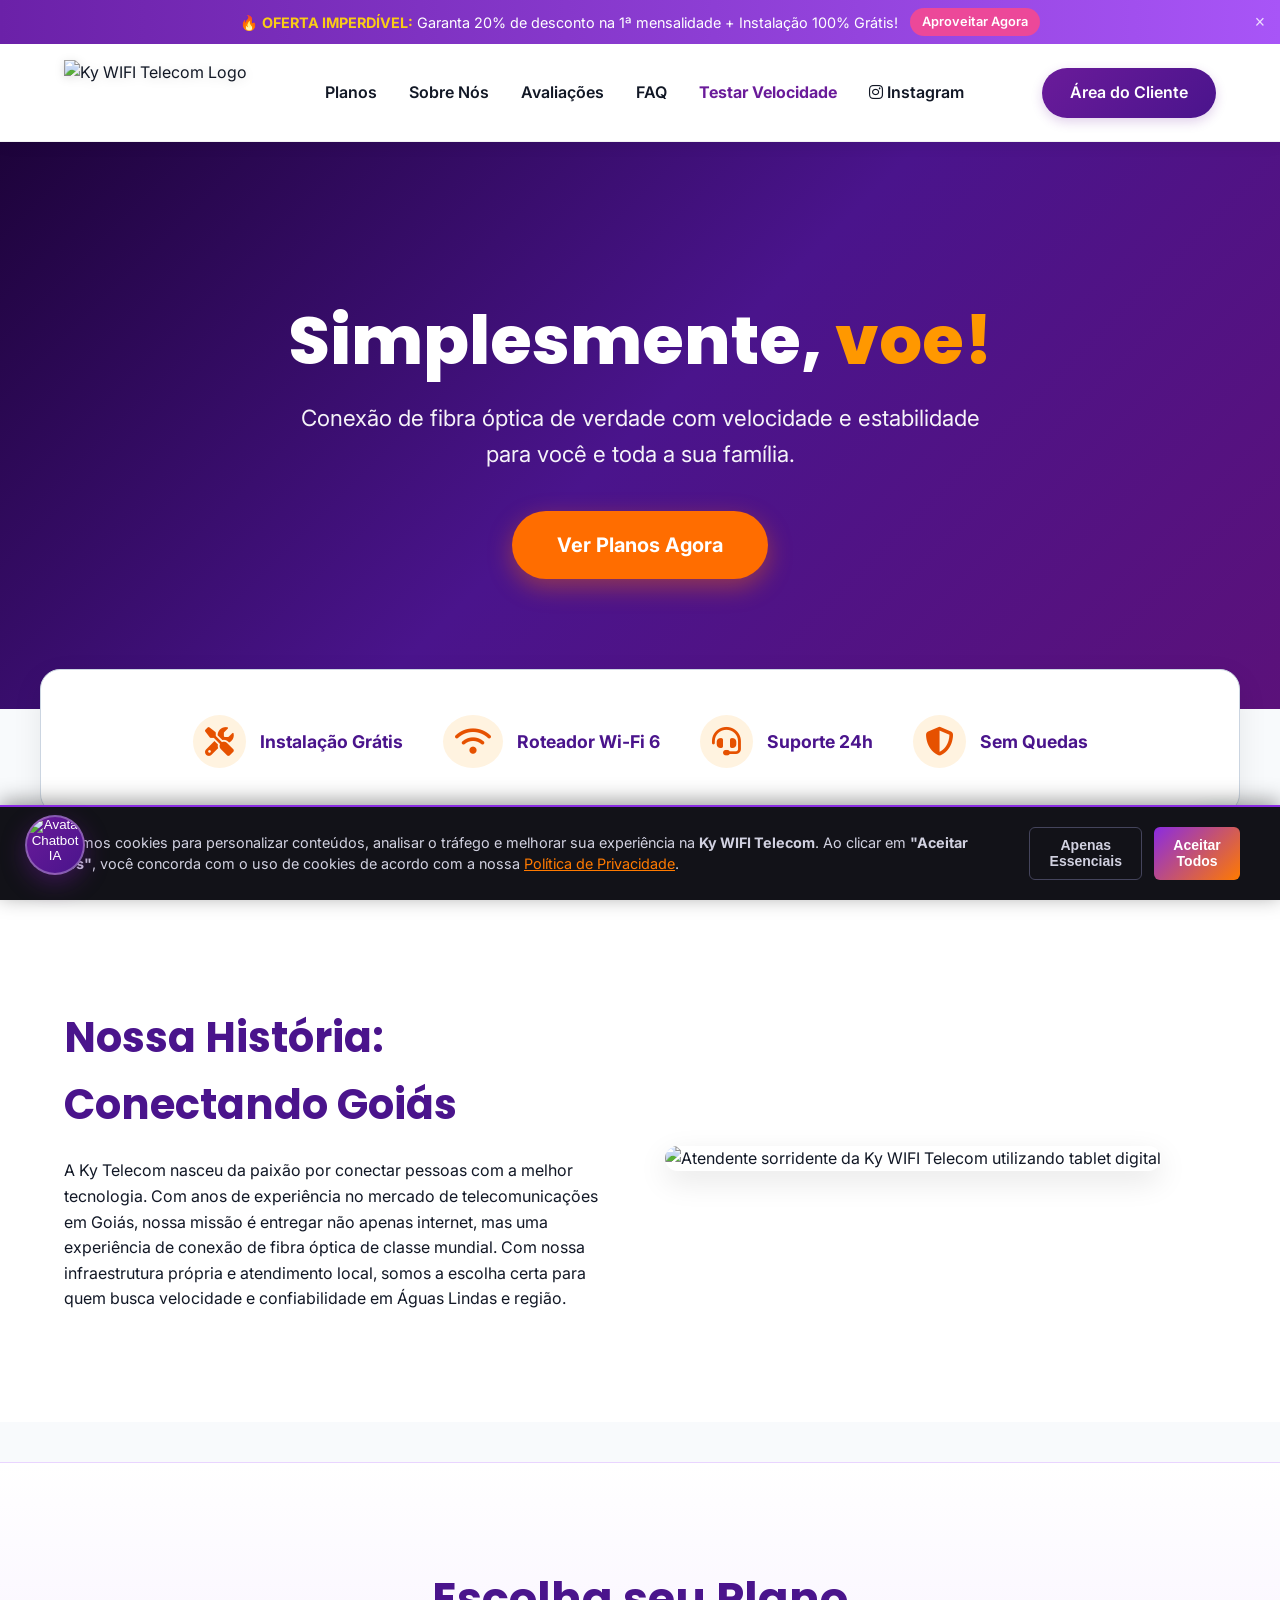
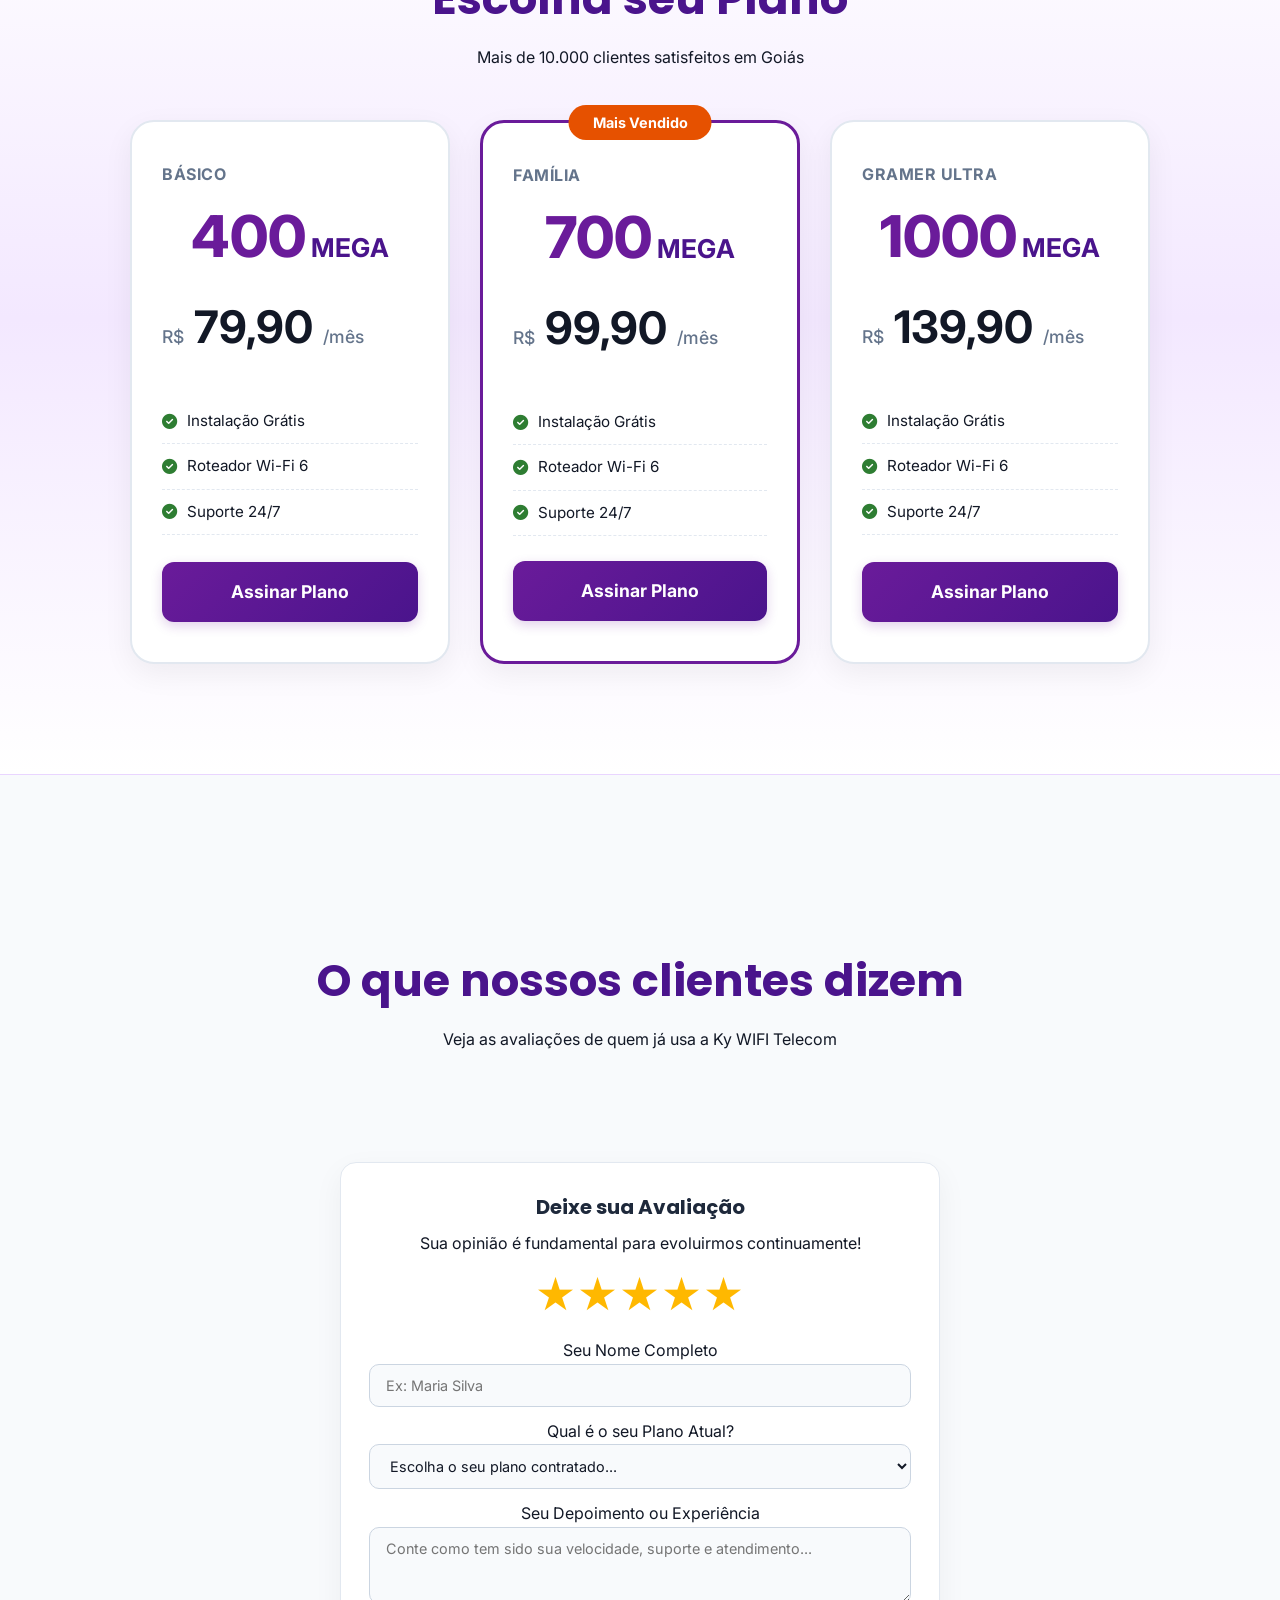
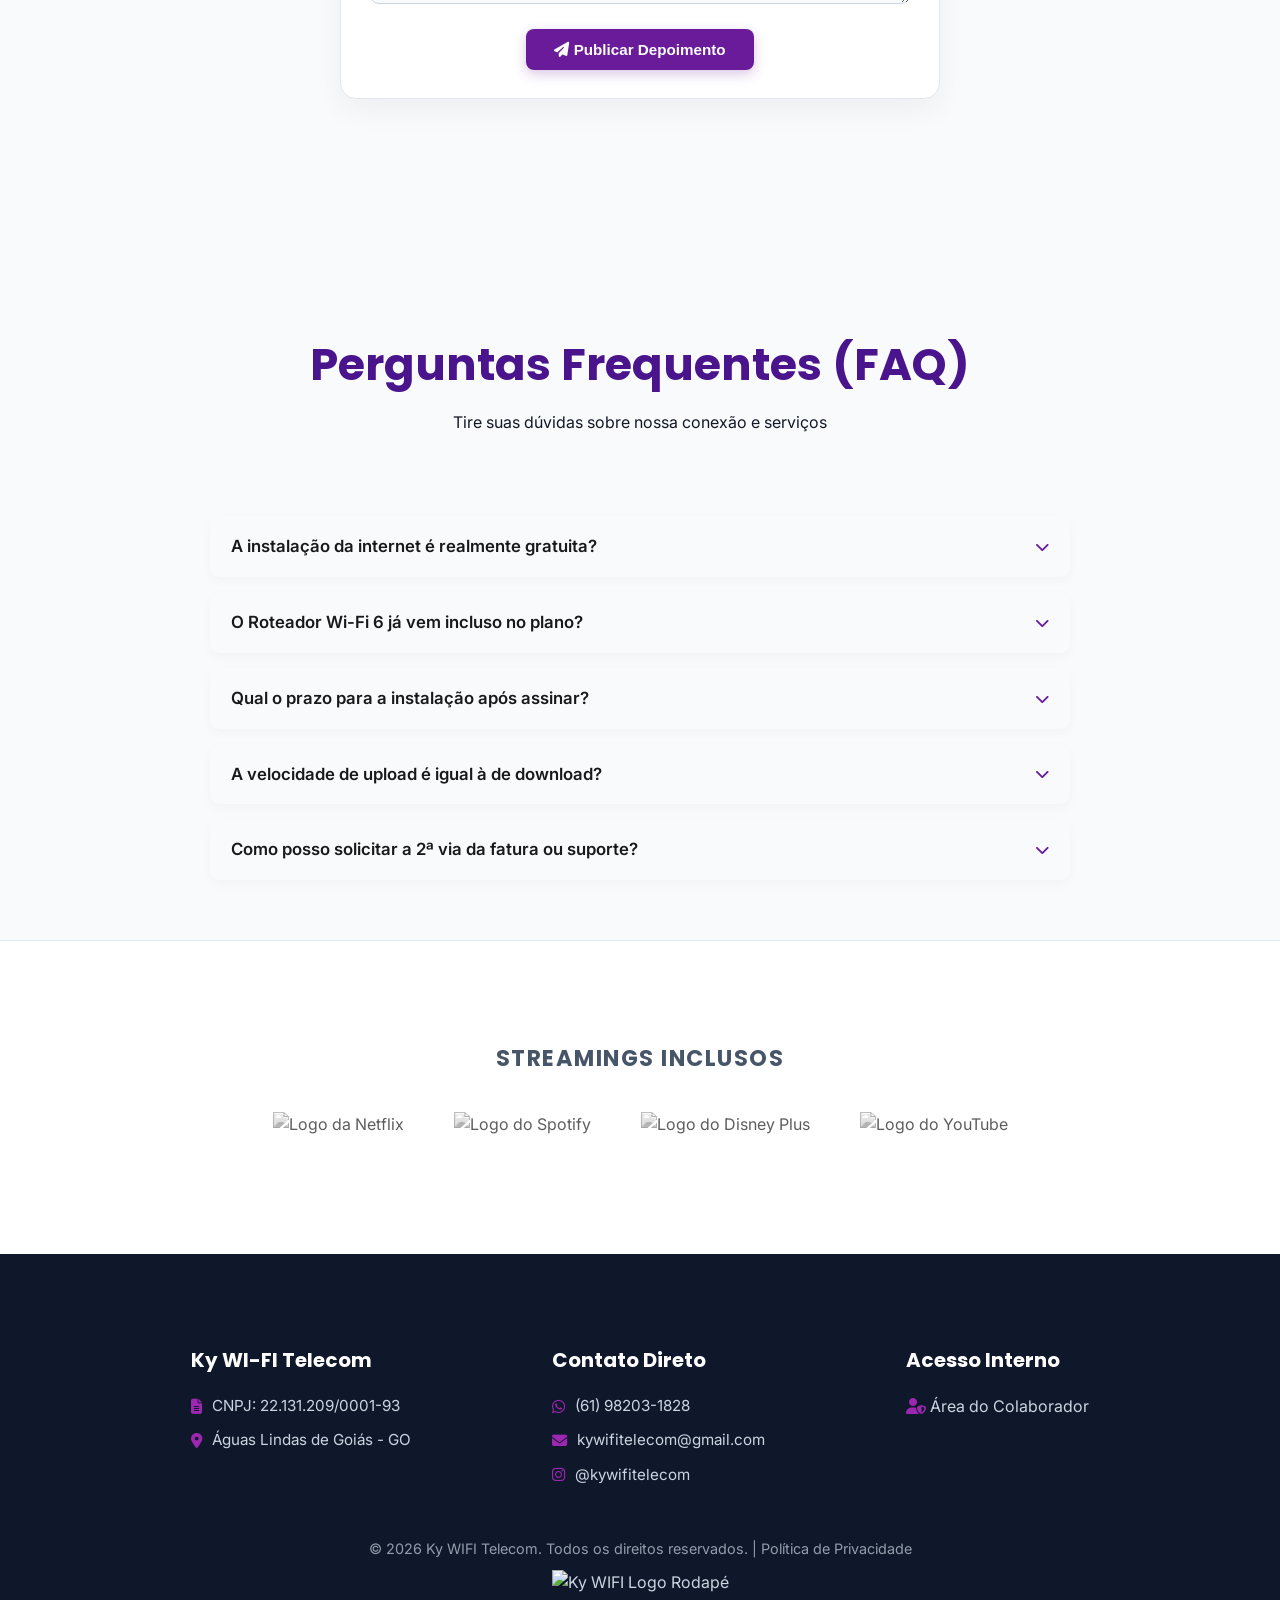
==== commit 99fdf523: "Add files via upload" ====
--- a/index.html
+++ b/index.html
@@ -11,7 +11,24 @@
     <link href="https://fonts.googleapis.com/css2?family=Poppins:wght@300;400;500;600;700&family=Inter:wght@400;500;600;700&display=swap" rel="stylesheet">
     <link rel="stylesheet" href="https://cdnjs.cloudflare.com/ajax/libs/font-awesome/6.6.0/css/all.min.css">
     <link rel="stylesheet" href="style.css">
-
+<!-- SDKs do Firebase v8 -->
+<script src="https://www.gstatic.com/firebasejs/8.10.1/firebase-app.js"></script>
+<script src="https://www.gstatic.com/firebasejs/8.10.1/firebase-database.js"></script>
+
+<script>
+  // Configuração e inicialização da base do Firebase
+  const firebaseConfig = {
+    databaseURL: "https://ky-wi-fi-telecom-default-rtdb.firebaseio.com"
+  };
+
+  if (!firebase.apps.length) {
+    firebase.initializeApp(firebaseConfig);
+  }
+</script>
+
+<!-- Carregue os scripts da aplicação sempre DEPOIS da inicialização do Firebase -->
+<script src="script.js"></script>
+<script src="chatbot.js"></script>
     <!-- ESTILOS ADICIONAIS PARA BARRA DE ANÚNCIO E FAQ -->
     <style>
         /* Barra de Anúncio / Promocional (Topo) */
@@ -317,28 +334,37 @@
 
     <!-- RODAPÉ -->
     <footer id="suporte">
-        <div class="footer-grid reveal">
-            <div>
-                <h4>Ky WI-FI Telecom</h4>
-                <p><i class="fas fa-file-alt" aria-hidden="true"></i> CNPJ: 22.131.209/0001-93</p>
-                <p><i class="fas fa-map-marker-alt" aria-hidden="true"></i> Águas Lindas de Goiás - GO</p>
-            </div>
-            <div>
-                <h4>Contato Direto</h4>
-                <p><i class="fab fa-whatsapp" aria-hidden="true"></i> <a href="https://wa.me/5561982031828" target="_blank" rel="noopener noreferrer">(61) 98203-1828</a></p>
-                <p><i class="fas fa-envelope" aria-hidden="true"></i> <a href="mailto:kywifitelecom@gmail.com">kywifitelecom@gmail.com</a></p>
-                <p>
-                    <a href="https://www.instagram.com/kywifitelecom" target="_blank" rel="noopener noreferrer" style="display: flex; align-items: center; gap: 10px;">
-                        <i class="fab fa-instagram" aria-hidden="true"></i> @kywifitelecom
-                    </a>
-                </p>
-            </div>
-        </div>
-        <p style="margin-top: 30px; font-size: 0.9rem; opacity: 0.7;">
-            © 2026 Ky WIFI Telecom. Todos os direitos reservados. | <a href="privacidade.html" style="color: inherit;">Política de Privacidade</a>
-        </p>
-        <img src="https://i.ibb.co/Xrz7n7dX/image-9658f0-removebg-preview.png" alt="Ky WIFI Logo Rodapé" width="50" style="margin-top: 10px;">
-    </footer>
+    <div class="footer-grid reveal">
+        <div>
+            <h4>Ky WI-FI Telecom</h4>
+            <p><i class="fas fa-file-alt" aria-hidden="true"></i> CNPJ: 22.131.209/0001-93</p>
+            <p><i class="fas fa-map-marker-alt" aria-hidden="true"></i> Águas Lindas de Goiás - GO</p>
+        </div>
+        <div>
+            <h4>Contato Direto</h4>
+            <p><i class="fab fa-whatsapp" aria-hidden="true"></i> <a href="https://wa.me/5561982031828" target="_blank" rel="noopener noreferrer">(61) 98203-1828</a></p>
+            <p><i class="fas fa-envelope" aria-hidden="true"></i> <a href="mailto:kywifitelecom@gmail.com">kywifitelecom@gmail.com</a></p>
+            <p>
+                <a href="https://www.instagram.com/kywifitelecom" target="_blank" rel="noopener noreferrer" style="display: flex; align-items: center; gap: 10px;">
+                    <i class="fab fa-instagram" aria-hidden="true"></i> @kywifitelecom
+                </a>
+            </p>
+        </div>
+
+        <!-- NOVA COLUNA: ÁREA DO COLABORADOR -->
+        <div>
+            <h4>Acesso Interno</h4>
+            <a href="login.html" class="btn-colaborador">
+                <i class="fas fa-user-shield" aria-hidden="true"></i> Área do Colaborador
+            </a>
+        </div>
+    </div>
+
+    <p style="margin-top: 40px; font-size: 0.9rem; opacity: 0.7;">
+        © 2026 Ky WIFI Telecom. Todos os direitos reservados. | <a href="privacidade.html" style="color: inherit;">Política de Privacidade</a>
+    </p>
+    <img src="https://i.ibb.co/Xrz7n7dX/image-9658f0-removebg-preview.png" alt="Ky WIFI Logo Rodapé" width="50" style="margin-top: 10px;">
+</footer>
 
     <!-- LGPD COOKIES BANNER -->
     <div id="lgpd-banner" class="lgpd-banner" role="dialog" aria-live="polite" aria-label="Aviso de Privacidade e Cookies">
--- a/style.css
+++ b/style.css
@@ -1405,4 +1405,337 @@
     font-size: 0.95rem;
     line-height: 1.6;
     color: #475569; /* Texto escuro contrastante */
-}+}
+/* --- CARROSSEL DE DEPOIMENTOS DISCRETO --- */
+.carousel-wrapper {
+    position: relative;
+    width: 100%;
+    max-width: 700px;
+    margin: 0 auto;
+    padding: 0 40px; /* Espaço para as setas nas pontas */
+    box-sizing: border-box;
+}
+
+.carousel-viewport {
+    overflow: hidden;
+    width: 100%;
+}
+
+.carousel-track {
+    display: flex;
+    transition: transform 0.5s cubic-bezier(0.25, 1, 0.5, 1);
+    width: 100%;
+}
+
+.testimonial-card {
+    min-width: 100%;
+    box-sizing: border-box;
+    padding: 25px 20px;
+    text-align: center;
+}
+
+/* SETAS DISCRETAS */
+.carousel-btn {
+    position: absolute;
+    top: 50%;
+    transform: translateY(-50%);
+    background: transparent;
+    color: #94a3b8; /* Cor discreta (cinza suave) */
+    border: none;
+    font-size: 2.2rem;
+    line-height: 1;
+    cursor: pointer;
+    padding: 10px;
+    z-index: 10;
+    transition: color 0.3s ease, transform 0.2s ease;
+    user-select: none;
+}
+
+.carousel-btn:hover {
+    color: #0284c7; /* Ganha destaque suave no hover */
+    transform: translateY(-50%) scale(1.15);
+}
+
+.prev-btn { left: 0; }
+.next-btn { right: 0; }
+/* ==========================================================================
+   MELHORIAS DE ANIMAÇÃO E INTERFACE DO KY BOT (CHATBOT)
+   ========================================================================== */
+
+/* Botão Flutuante do Bot com Animação Pulse */
+.ky-avatar-wrapper {
+    position: relative;
+    width: 100%;
+    height: 100%;
+    border-radius: 50%;
+    overflow: visible;
+}
+
+.ky-pulse-ring {
+    position: absolute;
+    top: -4px;
+    left: -4px;
+    right: -4px;
+    bottom: -4px;
+    border: 2px solid #a855f7;
+    border-radius: 50%;
+    animation: pulseGlow 2s infinite;
+    pointer-events: none;
+}
+
+@keyframes pulseGlow {
+    0% { transform: scale(0.95); opacity: 0.8; }
+    50% { transform: scale(1.15); opacity: 0; }
+    100% { transform: scale(0.95); opacity: 0; }
+}
+
+/* Status no Cabeçalho */
+.ky-header-avatar-container {
+    position: relative;
+}
+
+.ky-header-avatar-container .ky-status-dot {
+    position: absolute;
+    bottom: 0;
+    right: 0;
+    border: 2px solid #6A1B9A;
+}
+
+/* Atalhos Rápidos (Quick Chips) */
+.ky-quick-chips {
+    display: flex;
+    gap: 8px;
+    padding: 10px 14px;
+    background: #f1f5f9;
+    border-bottom: 1px solid #e2e8f0;
+    overflow-x: auto;
+    white-space: nowrap;
+    scrollbar-width: none;
+}
+
+.ky-quick-chips::-webkit-scrollbar {
+    display: none;
+}
+
+.ky-chip {
+    background: #ffffff;
+    border: 1px solid #cbd5e1;
+    color: #475569;
+    padding: 6px 12px;
+    border-radius: 20px;
+    font-size: 0.78rem;
+    font-weight: 600;
+    cursor: pointer;
+    display: inline-flex;
+    align-items: center;
+    gap: 5px;
+    transition: all 0.2s ease;
+    flex-shrink: 0;
+}
+
+.ky-chip:hover {
+    background: #6A1B9A;
+    color: #ffffff;
+    border-color: #6A1B9A;
+    transform: translateY(-1px);
+}
+
+.ky-chip i {
+    font-size: 0.85rem;
+}
+
+/* Animações das Mensagens */
+.ky-msg {
+    animation: msgSlideIn 0.3s cubic-bezier(0.16, 1, 0.3, 1) forwards;
+}
+
+@keyframes msgSlideIn {
+    from {
+        opacity: 0;
+        transform: translateY(10px) scale(0.96);
+    }
+    to {
+        opacity: 1;
+        transform: translateY(0) scale(1);
+    }
+}
+
+.ky-chat-link {
+    color: #6A1B9A;
+    font-weight: 700;
+    text-decoration: underline;
+    word-break: break-all;
+}
+
+/* Card Interativo de Boleto no Chat */
+.ky-boleto-card {
+    background: #ffffff;
+    border: 1px solid #e2e8f0;
+    border-radius: 12px;
+    padding: 12px;
+    margin-top: 8px;
+    box-shadow: 0 4px 12px rgba(0, 0, 0, 0.05);
+}
+
+.ky-boleto-header {
+    display: flex;
+    align-items: center;
+    gap: 10px;
+    padding-bottom: 8px;
+    border-bottom: 1px solid #f1f5f9;
+    margin-bottom: 8px;
+}
+
+.ky-boleto-header i {
+    font-size: 1.5rem;
+    color: #6A1B9A;
+}
+
+.ky-boleto-header strong {
+    display: block;
+    font-size: 0.85rem;
+    color: #1e293b;
+}
+
+.ky-boleto-header span {
+    font-size: 0.75rem;
+    color: #64748b;
+}
+
+.ky-boleto-valor {
+    display: flex;
+    justify-content: space-between;
+    align-items: center;
+    background: #f8fafc;
+    padding: 8px 10px;
+    border-radius: 8px;
+    margin-bottom: 10px;
+}
+
+.ky-boleto-valor span {
+    font-size: 0.8rem;
+    color: #475569;
+}
+
+.ky-boleto-valor strong {
+    font-size: 1.05rem;
+    color: #16a34a;
+}
+
+.ky-boleto-actions {
+    display: flex;
+    flex-direction: column;
+    gap: 6px;
+}
+
+.ky-boleto-btn-main {
+    background: linear-gradient(135deg, #6A1B9A, #4A148C);
+    color: #ffffff;
+    border: none;
+    padding: 10px;
+    border-radius: 8px;
+    font-size: 0.82rem;
+    font-weight: 700;
+    cursor: pointer;
+    display: flex;
+    align-items: center;
+    justify-content: center;
+    gap: 8px;
+    transition: all 0.2s;
+}
+
+.ky-boleto-btn-main:hover {
+    background: linear-gradient(135deg, #7B1FA2, #6A1B9A);
+    transform: translateY(-1px);
+}
+
+.ky-boleto-btn-sec {
+    background: #f1f5f9;
+    color: #334155;
+    border: 1px solid #cbd5e1;
+    padding: 8px;
+    border-radius: 8px;
+    font-size: 0.78rem;
+    font-weight: 600;
+    cursor: pointer;
+    display: flex;
+    align-items: center;
+    justify-content: center;
+    gap: 6px;
+    transition: all 0.2s;
+}
+
+.ky-boleto-btn-sec:hover {
+    background: #e2e8f0;
+    color: #0f172a;
+}
+
+/* Indicador de Digitação (Typing Indicator) */
+.ky-typing-indicator {
+    display: inline-flex;
+    align-items: center;
+    gap: 4px;
+    padding: 4px 0;
+}
+
+.ky-typing-indicator span {
+    width: 6px;
+    height: 6px;
+    background: #a855f7;
+    border-radius: 50%;
+    animation: dotsWave 1.4s infinite ease-in-out both;
+}
+
+.ky-typing-indicator span:nth-child(1) { animation-delay: -0.32s; }
+.ky-typing-indicator span:nth-child(2) { animation-delay: -0.16s; }
+
+@keyframes dotsWave {
+    0%, 80%, 100% { transform: scale(0); }
+    40% { transform: scale(1); }
+}
+
+/* Toast de Notificação no Chat */
+.ky-chat-toast {
+    background: #1e293b;
+    color: #ffffff;
+    font-size: 0.78rem;
+    padding: 8px 14px;
+    border-radius: 20px;
+    text-align: center;
+    align-self: center;
+    margin: 4px 0;
+    box-shadow: 0 4px 12px rgba(0, 0, 0, 0.15);
+    display: flex;
+    align-items: center;
+    gap: 6px;
+    animation: msgSlideIn 0.2s ease;
+}
+
+.ky-chat-toast.fade-out {
+    opacity: 0;
+    transition: opacity 0.3s ease;
+}
+
+.ky-chat-header-btn {
+    background: rgba(255, 255, 255, 0.15);
+    border: none;
+    color: #ffffff;
+    cursor: pointer;
+    display: flex;
+    align-items: center;
+    justify-content: center;
+    width: 28px;
+    height: 28px;
+    border-radius: 50%;
+    transition: background 0.2s;
+}
+
+.ky-chat-header-btn:hover {
+    background: rgba(255, 255, 255, 0.3);
+}
+
+.ky-chat-actions {
+    display: flex;
+    align-items: center;
+    gap: 6px;
+}
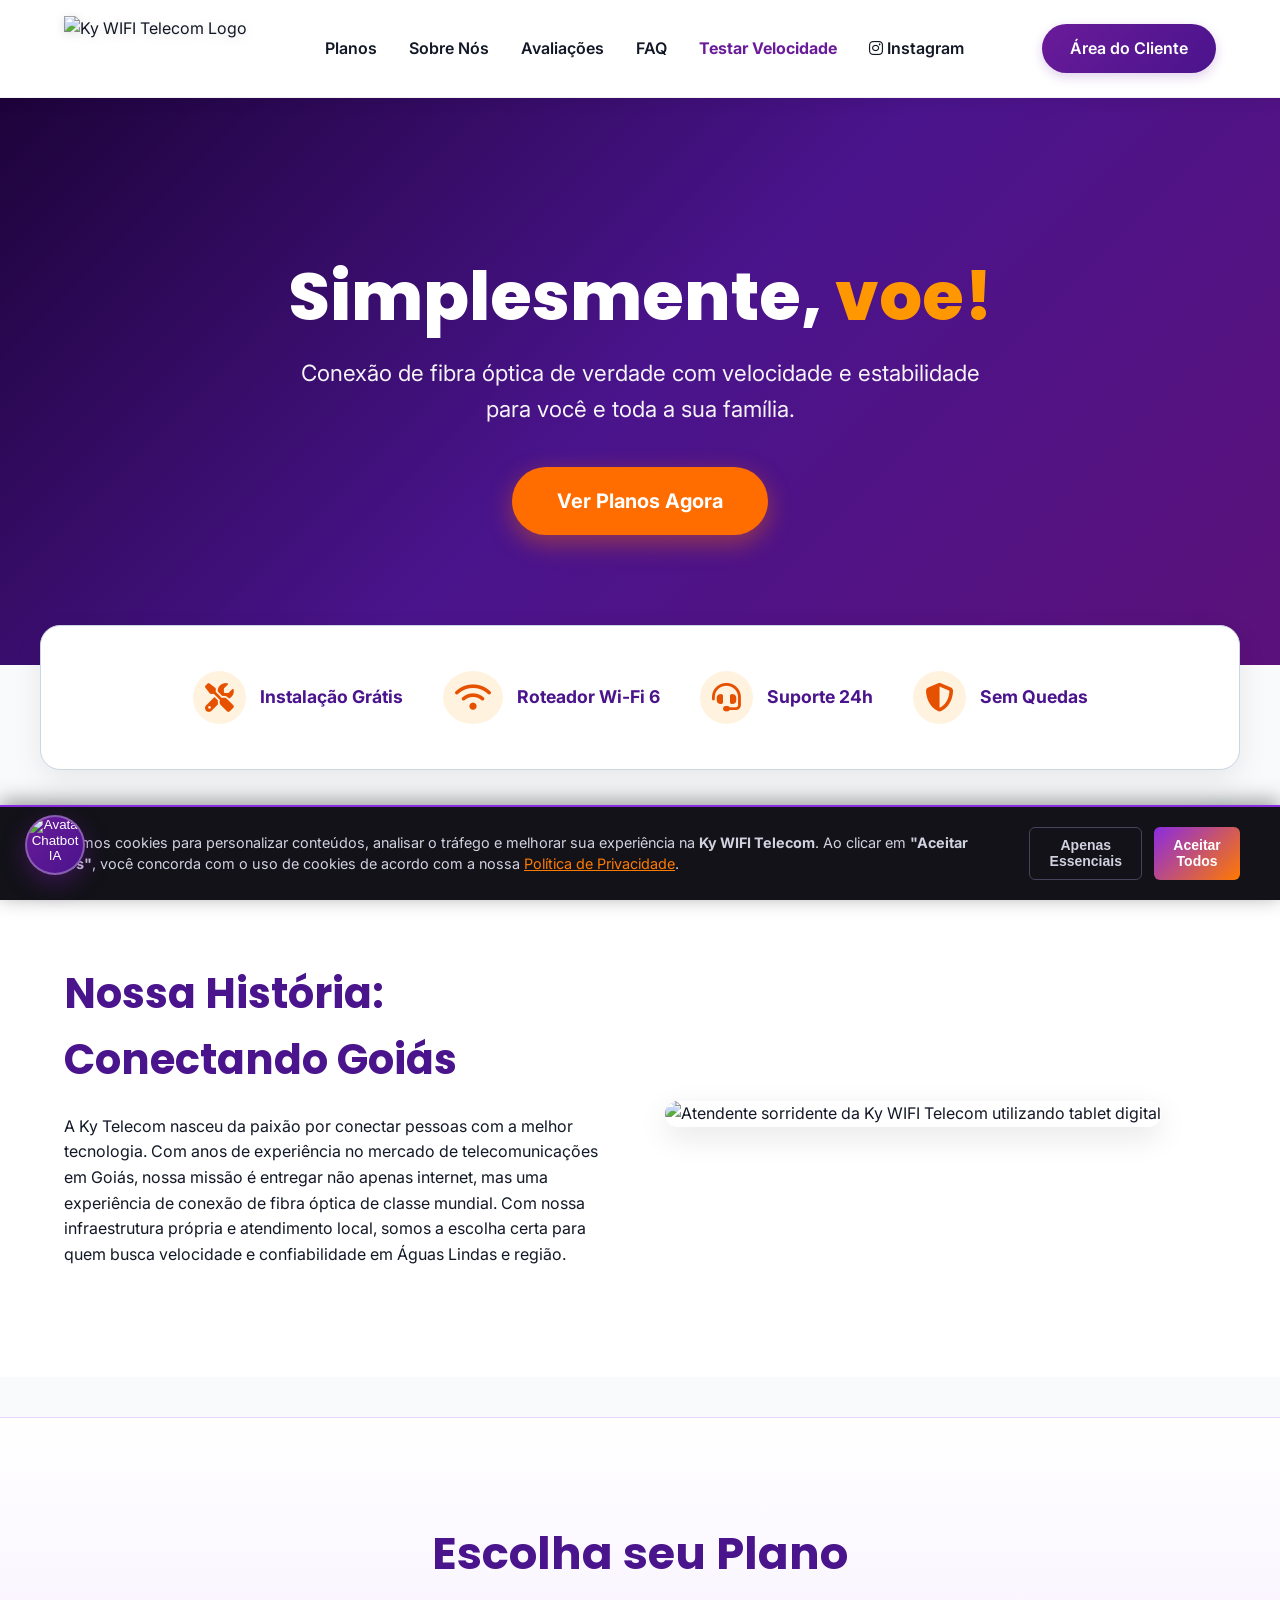
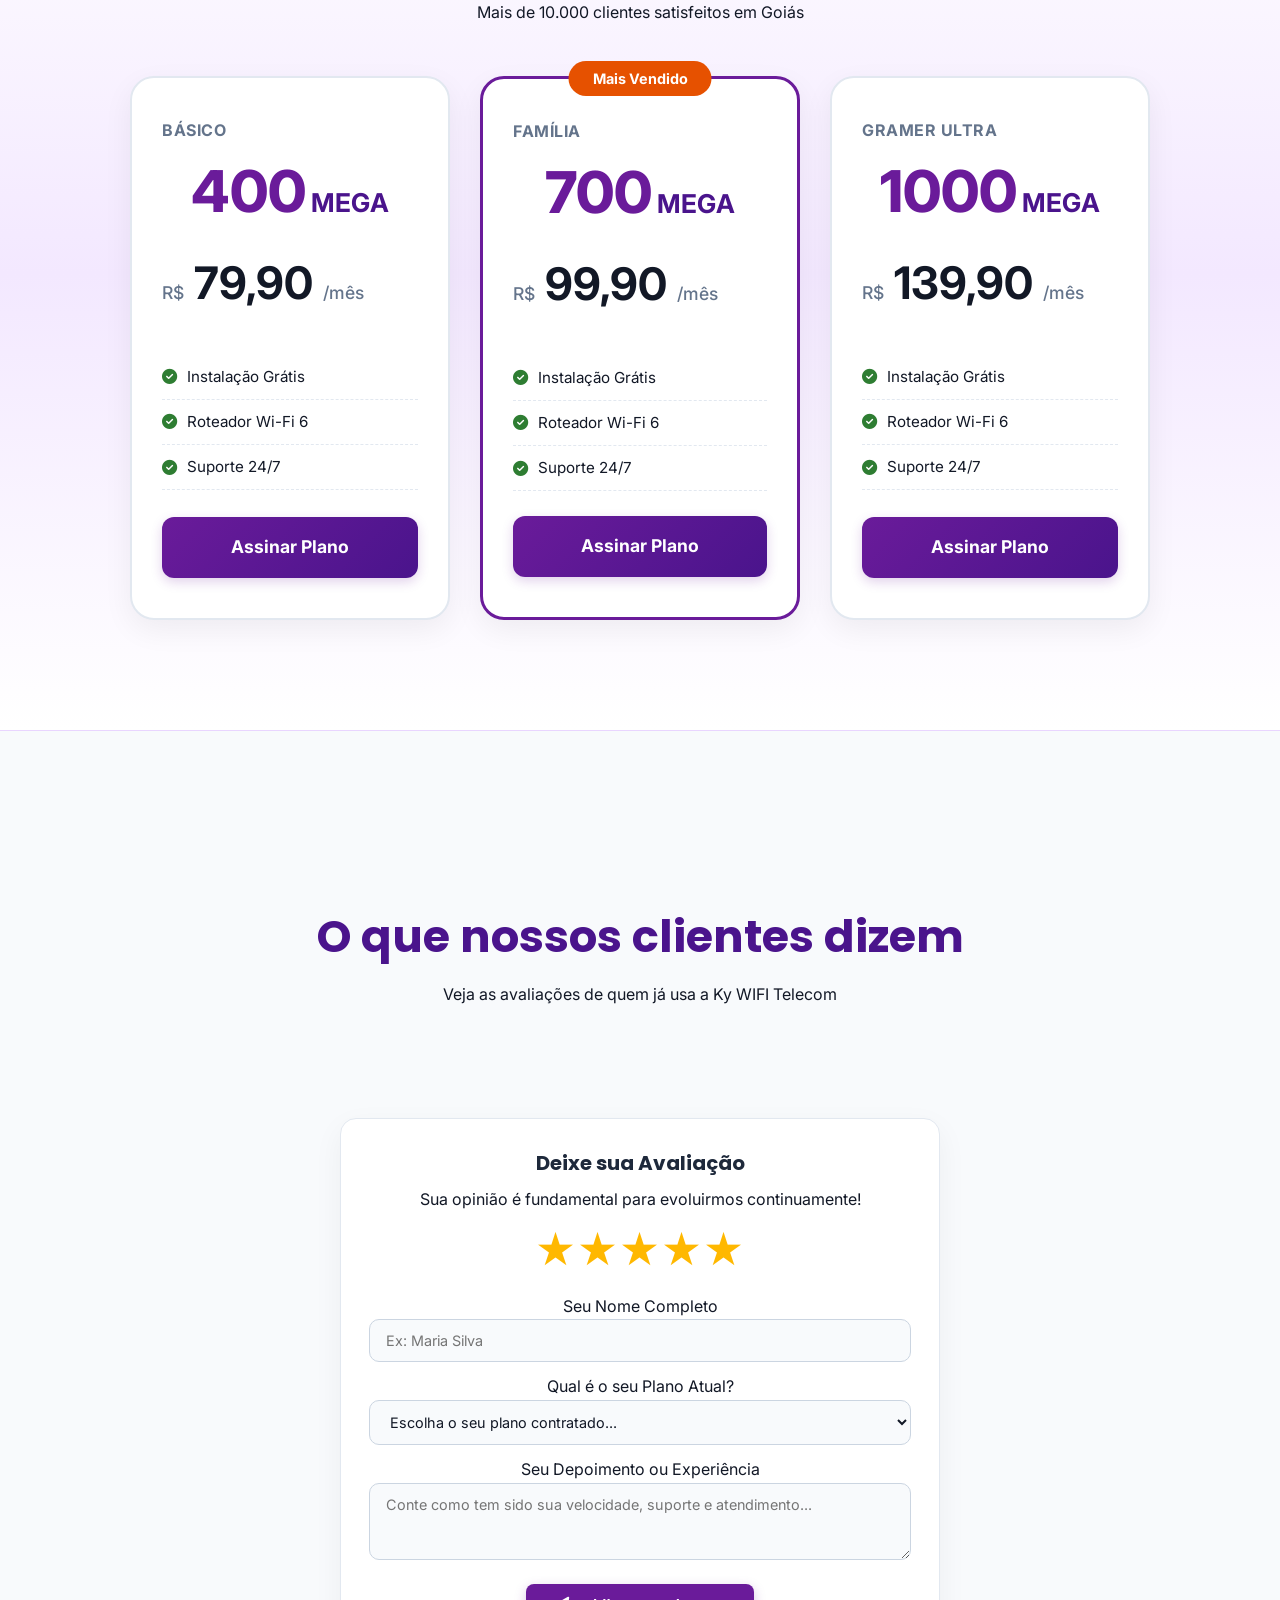
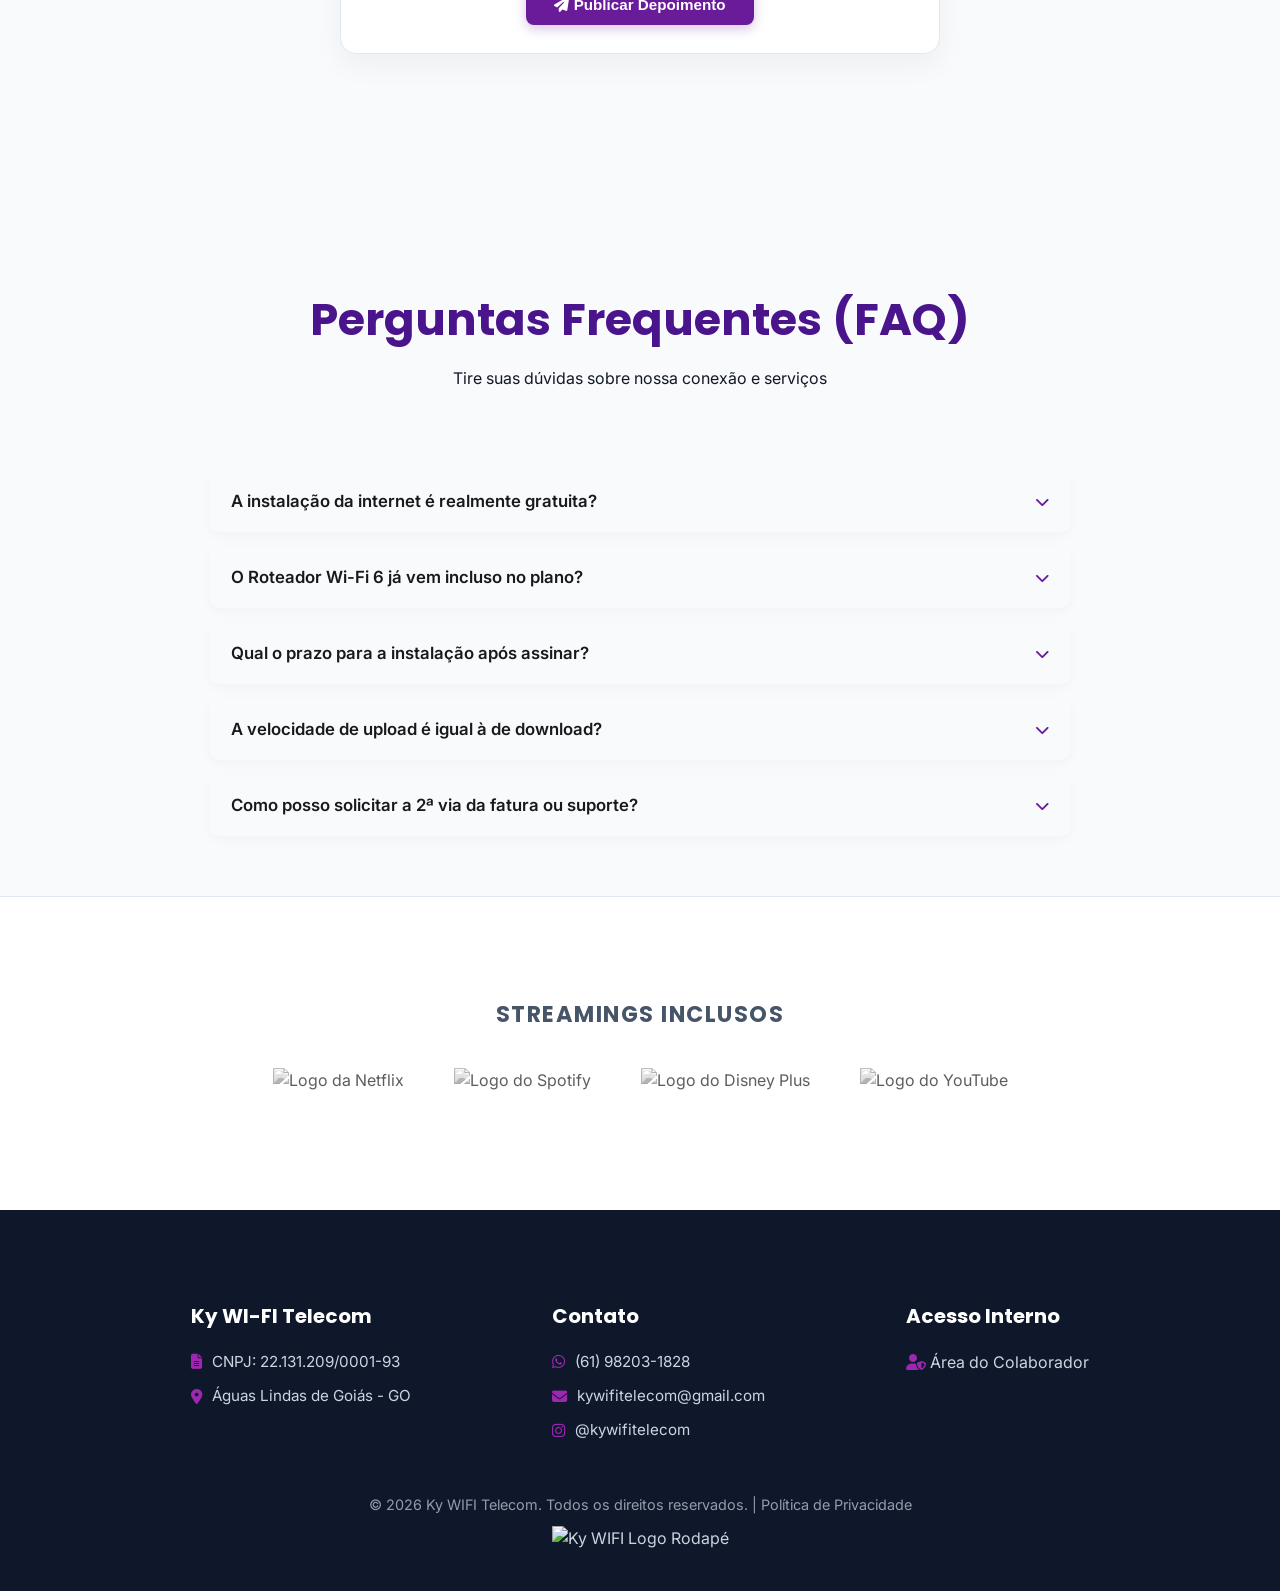
==== commit c9e624d2: "Update index.html" ====
--- a/index.html
+++ b/index.html
@@ -18,7 +18,14 @@
 <script>
   // Configuração e inicialização da base do Firebase
   const firebaseConfig = {
-    databaseURL: "https://ky-wi-fi-telecom-default-rtdb.firebaseio.com"
+    apiKey: "AIzaSyA0XjvmilmpNwBVDHuVRdyF8YCQ0SimvJA",
+    authDomain: "ky-wi-fi-telecom.firebaseapp.com",
+    databaseURL: "https://ky-wi-fi-telecom-default-rtdb.firebaseio.com",
+    projectId: "ky-wi-fi-telecom",
+    storageBucket: "ky-wi-fi-telecom.appspot.com",
+    messagingSenderId: "222931880150",
+    appId: "1:222931880150:web:4224128a5b03022e3f6177",
+    measurementId: "G-RYJLD3M3HY"
   };
 
   if (!firebase.apps.length) {
@@ -133,14 +140,6 @@
     </style>
 </head>
 <body>
-
-    <!-- BARRA DE ANÚNCIO (PROMOÇÃO TOPO) -->
-    <div class="announcement-bar" id="announcementBar">
-        <span>🔥 <strong>OFERTA IMPERDÍVEL:</strong> Garanta 20% de desconto na 1ª mensalidade + Instalação 100% Grátis!</span>
-        <a href="#planos" class="announcement-btn">Aproveitar Agora</a>
-        <button class="announcement-close" onclick="document.getElementById('announcementBar').style.display='none'" aria-label="Fechar Anúncio">&times;</button>
-    </div>
-
     <!-- CABEÇALHO -->
     <header>
         <a href="index.html" class="logo-area" aria-label="Início Ky WI-FI">
@@ -341,7 +340,7 @@
             <p><i class="fas fa-map-marker-alt" aria-hidden="true"></i> Águas Lindas de Goiás - GO</p>
         </div>
         <div>
-            <h4>Contato Direto</h4>
+            <h4>Contato </h4>
             <p><i class="fab fa-whatsapp" aria-hidden="true"></i> <a href="https://wa.me/5561982031828" target="_blank" rel="noopener noreferrer">(61) 98203-1828</a></p>
             <p><i class="fas fa-envelope" aria-hidden="true"></i> <a href="mailto:kywifitelecom@gmail.com">kywifitelecom@gmail.com</a></p>
             <p>
@@ -397,4 +396,4 @@
         new window.VLibras.Widget('https://vlibras.gov.br/app');
     </script>
 </body>
-</html>+</html>
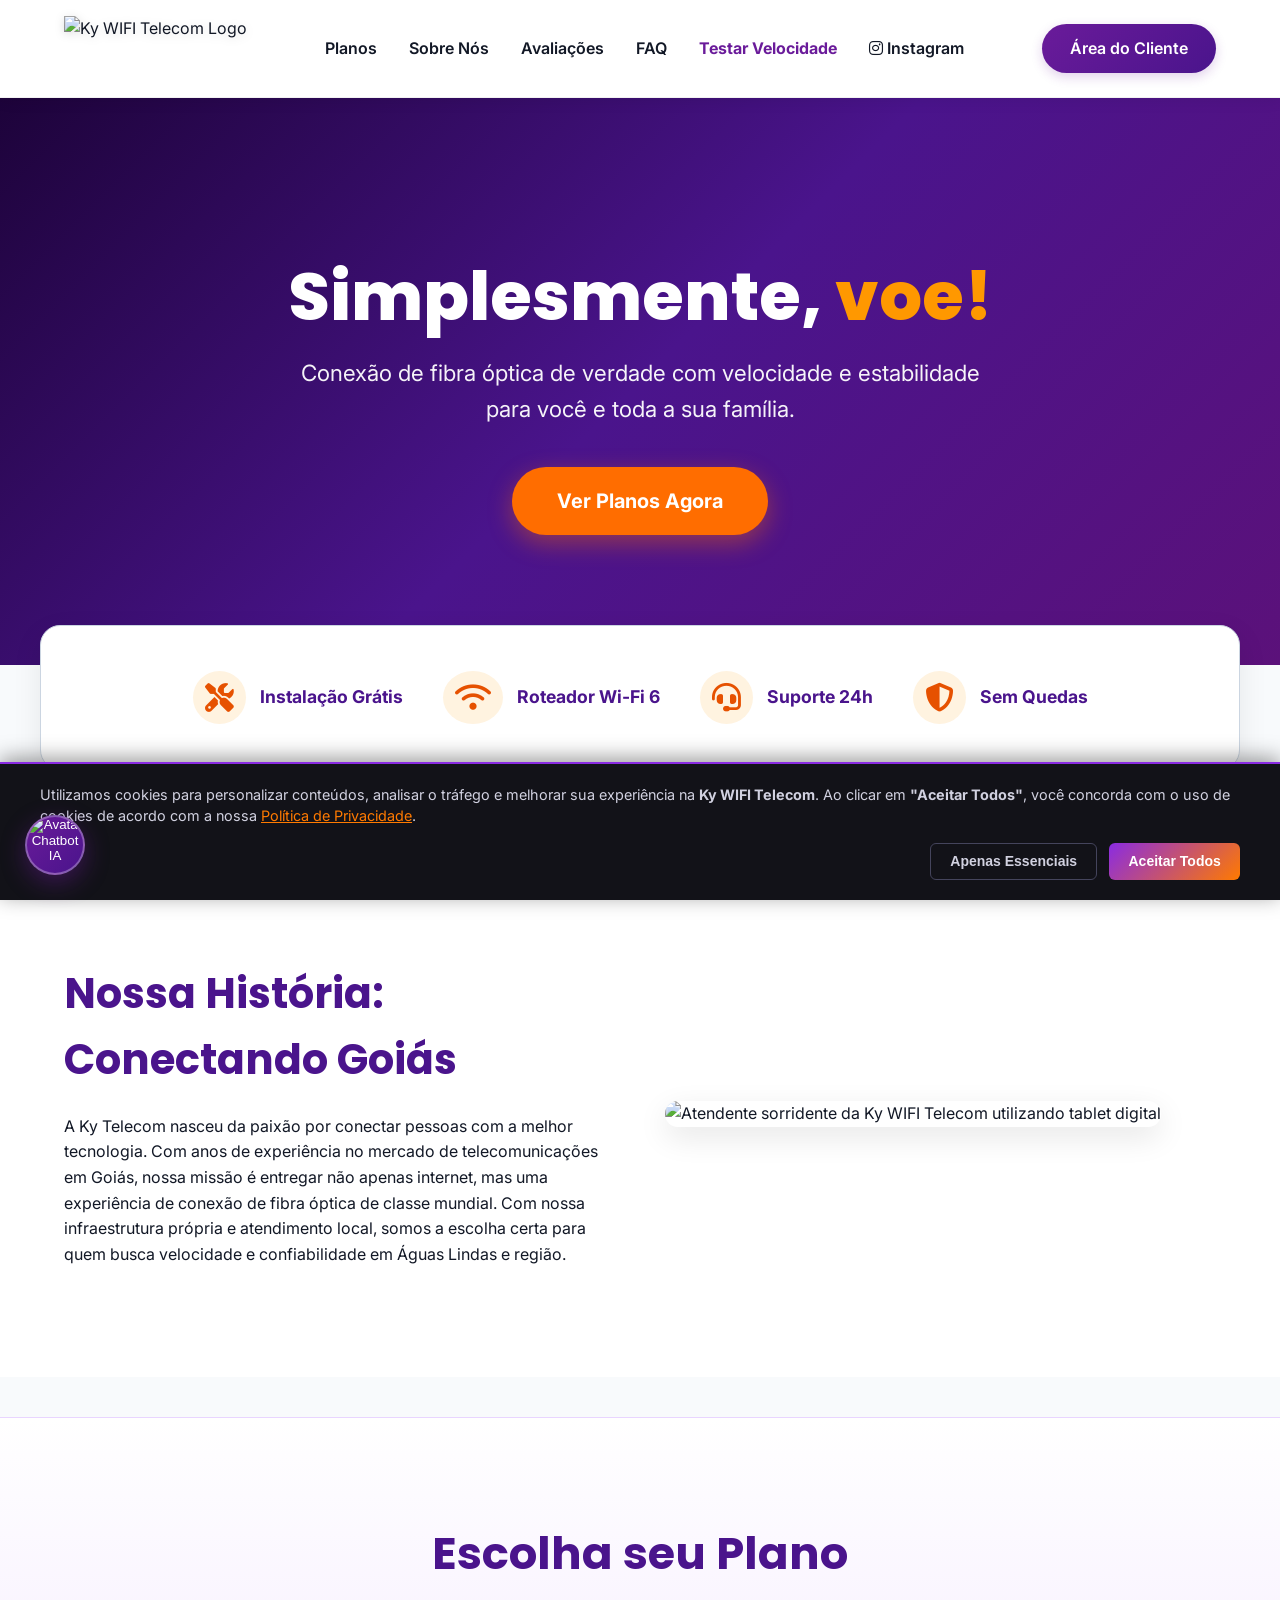
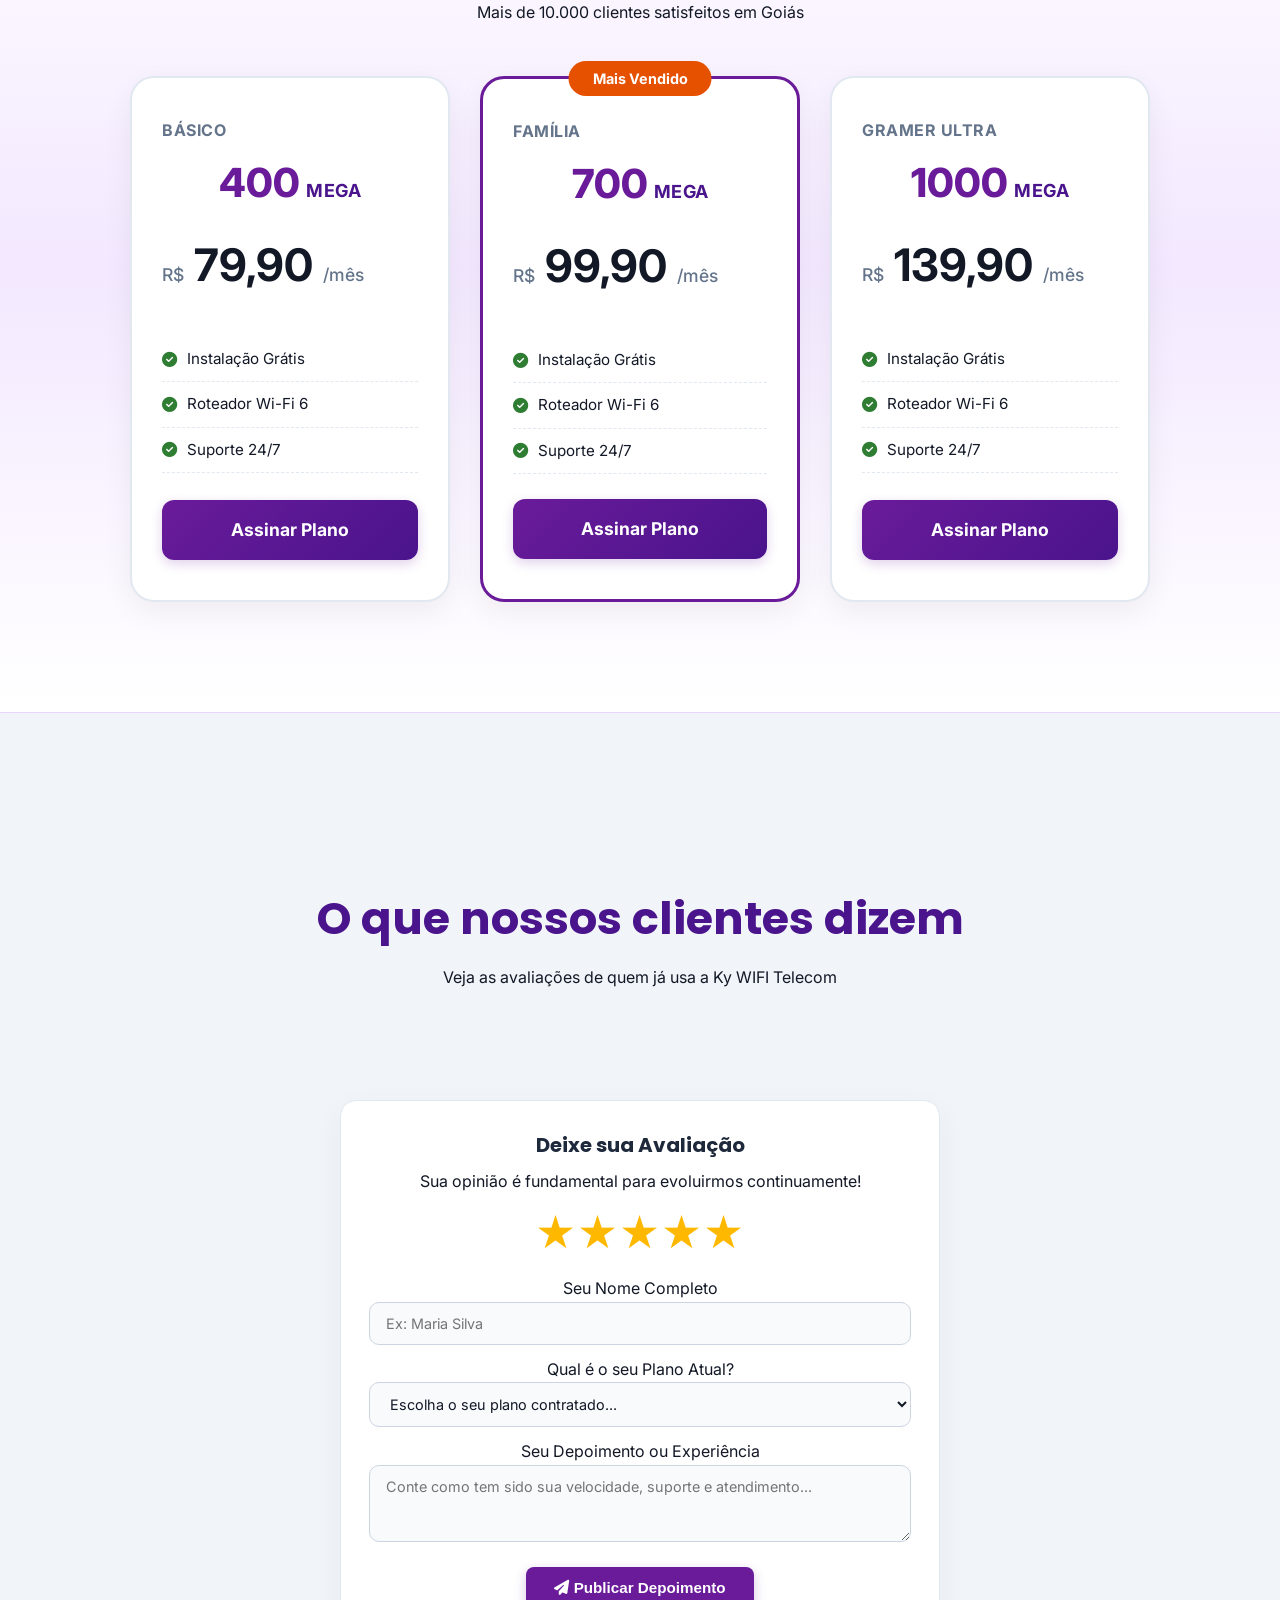
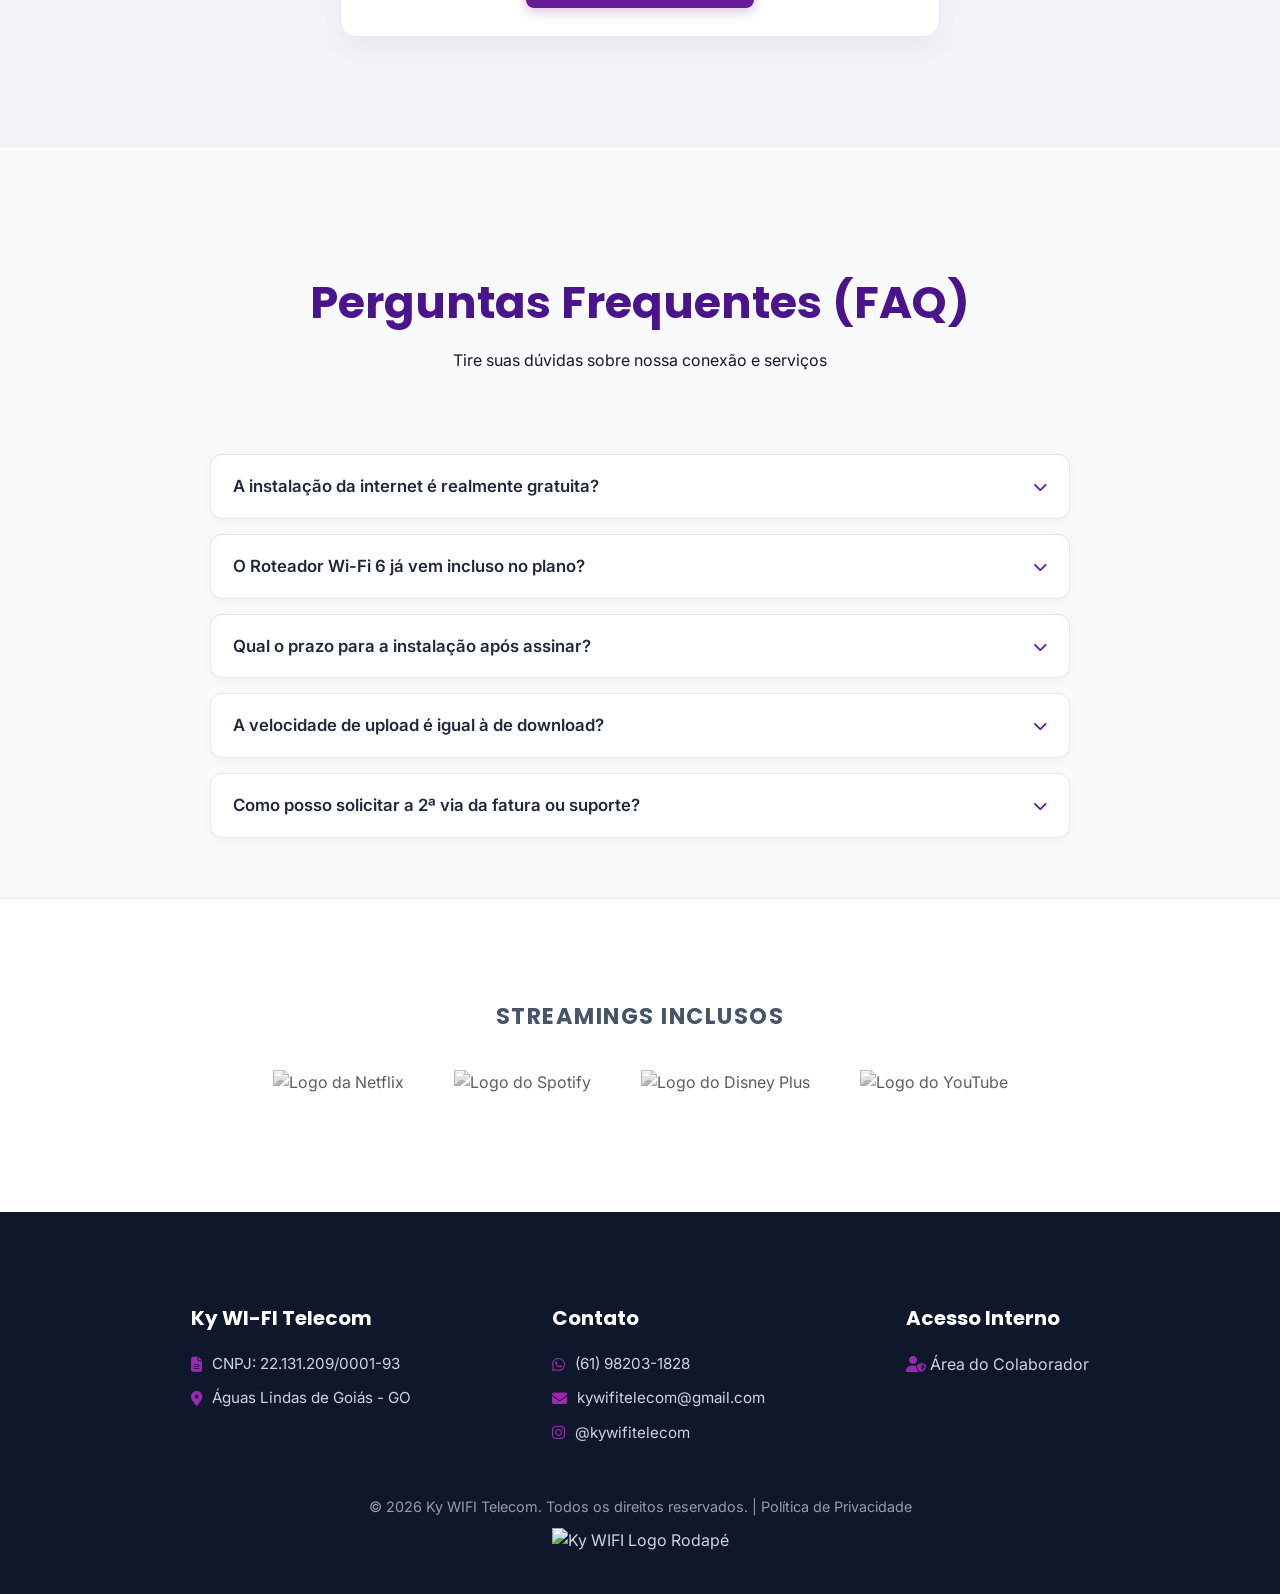
==== commit 52c6905d: "Refactor Firebase setup and improve FAQ styles Refactor Firebase initialization and update styles fo" ====
--- a/index.html
+++ b/index.html
@@ -5,37 +5,35 @@
     <meta name="viewport" content="width=device-width, initial-scale=1.0">
     <meta name="description" content="Ky WIFI Telecom - A Melhor Conexão de Fibra Óptica de Goiás. Planos com instalação grátis e roteador Wi-Fi 6.">
     <title>Ky WIFI Telecom | A Melhor Conexão de Goiás</title>
-   
+    
     <link rel="preconnect" href="https://fonts.googleapis.com">
     <link rel="preconnect" href="https://fonts.gstatic.com" crossorigin>
     <link href="https://fonts.googleapis.com/css2?family=Poppins:wght@300;400;500;600;700&family=Inter:wght@400;500;600;700&display=swap" rel="stylesheet">
     <link rel="stylesheet" href="https://cdnjs.cloudflare.com/ajax/libs/font-awesome/6.6.0/css/all.min.css">
     <link rel="stylesheet" href="style.css">
-<!-- SDKs do Firebase v8 -->
-<script src="https://www.gstatic.com/firebasejs/8.10.1/firebase-app.js"></script>
-<script src="https://www.gstatic.com/firebasejs/8.10.1/firebase-database.js"></script>
-
-<script>
-  // Configuração e inicialização da base do Firebase
-  const firebaseConfig = {
-    apiKey: "AIzaSyA0XjvmilmpNwBVDHuVRdyF8YCQ0SimvJA",
-    authDomain: "ky-wi-fi-telecom.firebaseapp.com",
-    databaseURL: "https://ky-wi-fi-telecom-default-rtdb.firebaseio.com",
-    projectId: "ky-wi-fi-telecom",
-    storageBucket: "ky-wi-fi-telecom.appspot.com",
-    messagingSenderId: "222931880150",
-    appId: "1:222931880150:web:4224128a5b03022e3f6177",
-    measurementId: "G-RYJLD3M3HY"
-  };
-
-  if (!firebase.apps.length) {
-    firebase.initializeApp(firebaseConfig);
-  }
-</script>
-
-<!-- Carregue os scripts da aplicação sempre DEPOIS da inicialização do Firebase -->
-<script src="script.js"></script>
-<script src="chatbot.js"></script>
+
+    <!-- SDKs do Firebase v8 -->
+    <script src="https://www.gstatic.com/firebasejs/8.10.1/firebase-app.js"></script>
+    <script src="https://www.gstatic.com/firebasejs/8.10.1/firebase-database.js"></script>
+
+    <script>
+      // Configuração e inicialização do Firebase
+      const firebaseConfig = {
+        apiKey: "AIzaSyA0XjvmilmpNwBVDHuVRdyF8YCQ0SimvJA",
+        authDomain: "ky-wi-fi-telecom.firebaseapp.com",
+        databaseURL: "https://ky-wi-fi-telecom-default-rtdb.firebaseio.com",
+        projectId: "ky-wi-fi-telecom",
+        storageBucket: "ky-wi-fi-telecom.appspot.com",
+        messagingSenderId: "222931880150",
+        appId: "1:222931880150:web:4224128a5b03022e3f6177",
+        measurementId: "G-RYJLD3M3HY"
+      };
+
+      if (!firebase.apps.length) {
+        firebase.initializeApp(firebaseConfig);
+      }
+    </script>
+
     <!-- ESTILOS ADICIONAIS PARA BARRA DE ANÚNCIO E FAQ -->
     <style>
         /* Barra de Anúncio / Promocional (Topo) */
@@ -97,16 +95,17 @@
             margin-top: 30px;
         }
         .faq-item {
-            background: rgba(255, 255, 255, 0.05);
-            border: 1px solid rgba(255, 255, 255, 0.1);
-            border-radius: 10px;
-            padding: 16px 20px;
+            background: #ffffff;
+            border: 1px solid #e2e8f0;
+            border-radius: 12px;
+            padding: 18px 22px;
             cursor: pointer;
-            transition: background 0.3s ease;
+            box-shadow: 0 4px 12px rgba(0, 0, 0, 0.03);
+            transition: all 0.3s ease;
         }
         .faq-item[open] {
-            background: rgba(255, 255, 255, 0.08);
-            border-color: #a855f7;
+            border-color: #6a1b9a;
+            box-shadow: 0 6px 18px rgba(106, 27, 154, 0.12);
         }
         .faq-item summary {
             font-weight: 600;
@@ -115,7 +114,7 @@
             display: flex;
             justify-content: space-between;
             align-items: center;
-            color: #1a1919;
+            color: #1e293b;
         }
         .faq-item summary::-webkit-details-marker {
             display: none;
@@ -125,17 +124,17 @@
             font-family: 'Font Awesome 6 Free';
             font-weight: 900;
             font-size: 0.9rem;
+            color: #6a1b9a;
             transition: transform 0.3s;
         }
         .faq-item[open] summary::after {
             transform: rotate(180deg);
-            color: #a855f7;
         }
         .faq-item p {
             margin-top: 12px;
             font-size: 0.95rem;
             line-height: 1.6;
-            color: #0d0e0e;
+            color: #475569;
         }
     </style>
 </head>
@@ -159,7 +158,8 @@
                 </li>
                 <li>
                     <a href="https://www.instagram.com/kywifitelecom" target="_blank" rel="noopener noreferrer" onclick="closeMenu()">
-                        <i class="fab fa-instagram" aria-hidden="true"></i> Instagram
+                        <i class="fab fa-instagram" aria-hidden="true"></i>
+                        <span>Instagram</span>
                     </a>
                 </li>
                 <li class="mobile-only">
@@ -333,37 +333,37 @@
 
     <!-- RODAPÉ -->
     <footer id="suporte">
-    <div class="footer-grid reveal">
-        <div>
-            <h4>Ky WI-FI Telecom</h4>
-            <p><i class="fas fa-file-alt" aria-hidden="true"></i> CNPJ: 22.131.209/0001-93</p>
-            <p><i class="fas fa-map-marker-alt" aria-hidden="true"></i> Águas Lindas de Goiás - GO</p>
-        </div>
-        <div>
-            <h4>Contato </h4>
-            <p><i class="fab fa-whatsapp" aria-hidden="true"></i> <a href="https://wa.me/5561982031828" target="_blank" rel="noopener noreferrer">(61) 98203-1828</a></p>
-            <p><i class="fas fa-envelope" aria-hidden="true"></i> <a href="mailto:kywifitelecom@gmail.com">kywifitelecom@gmail.com</a></p>
-            <p>
-                <a href="https://www.instagram.com/kywifitelecom" target="_blank" rel="noopener noreferrer" style="display: flex; align-items: center; gap: 10px;">
-                    <i class="fab fa-instagram" aria-hidden="true"></i> @kywifitelecom
+        <div class="footer-grid reveal">
+            <div>
+                <h4>Ky WI-FI Telecom</h4>
+                <p><i class="fas fa-file-alt" aria-hidden="true"></i> CNPJ: 22.131.209/0001-93</p>
+                <p><i class="fas fa-map-marker-alt" aria-hidden="true"></i> Águas Lindas de Goiás - GO</p>
+            </div>
+            <div>
+                <h4>Contato</h4>
+                <p><i class="fab fa-whatsapp" aria-hidden="true"></i> <a href="https://wa.me/5561982031828" target="_blank" rel="noopener noreferrer">(61) 98203-1828</a></p>
+                <p><i class="fas fa-envelope" aria-hidden="true"></i> <a href="mailto:kywifitelecom@gmail.com">kywifitelecom@gmail.com</a></p>
+                <p>
+                    <a href="https://www.instagram.com/kywifitelecom" target="_blank" rel="noopener noreferrer" style="display: flex; align-items: center; gap: 10px;">
+                        <i class="fab fa-instagram" aria-hidden="true"></i> @kywifitelecom
+                    </a>
+                </p>
+            </div>
+
+            <!-- ÁREA DO COLABORADOR -->
+            <div>
+                <h4>Acesso Interno</h4>
+                <a href="login.html" class="btn-colaborador">
+                    <i class="fas fa-user-shield" aria-hidden="true"></i> Área do Colaborador
                 </a>
-            </p>
-        </div>
-
-        <!-- NOVA COLUNA: ÁREA DO COLABORADOR -->
-        <div>
-            <h4>Acesso Interno</h4>
-            <a href="login.html" class="btn-colaborador">
-                <i class="fas fa-user-shield" aria-hidden="true"></i> Área do Colaborador
-            </a>
-        </div>
-    </div>
-
-    <p style="margin-top: 40px; font-size: 0.9rem; opacity: 0.7;">
-        © 2026 Ky WIFI Telecom. Todos os direitos reservados. | <a href="privacidade.html" style="color: inherit;">Política de Privacidade</a>
-    </p>
-    <img src="https://i.ibb.co/Xrz7n7dX/image-9658f0-removebg-preview.png" alt="Ky WIFI Logo Rodapé" width="50" style="margin-top: 10px;">
-</footer>
+            </div>
+        </div>
+
+        <p style="margin-top: 40px; font-size: 0.9rem; opacity: 0.7;">
+            © 2026 Ky WIFI Telecom. Todos os direitos reservados. | <a href="privacidade.html" style="color: inherit;">Política de Privacidade</a>
+        </p>
+        <img src="https://i.ibb.co/Xrz7n7dX/image-9658f0-removebg-preview.png" alt="Ky WIFI Logo Rodapé" width="50" style="margin-top: 10px;">
+    </footer>
 
     <!-- LGPD COOKIES BANNER -->
     <div id="lgpd-banner" class="lgpd-banner" role="dialog" aria-live="polite" aria-label="Aviso de Privacidade e Cookies">
@@ -380,10 +380,6 @@
         </div>
     </div>
 
-    <!-- SCRIPTS JS -->
-    <script src="script.js"></script>
-    <script src="chatbot.js"></script>
-
     <!-- PLUGIN VLIBRAS -->
     <div vw class="enabled">
         <div vw-access-button class="active"></div>
@@ -395,5 +391,9 @@
     <script>
         new window.VLibras.Widget('https://vlibras.gov.br/app');
     </script>
+
+    <!-- SCRIPTS DA APLICAÇÃO -->
+    <script src="script.js"></script>
+    <script src="chatbot.js"></script>
 </body>
 </html>
--- a/style.css
+++ b/style.css
@@ -185,7 +185,7 @@
     background: linear-gradient(135deg, #1d033a 0%, var(--purple-dark) 50%, #5b117a 100%);
     color: var(--white);
     text-align: center;
-    padding: 140px 20px 110px;
+    padding: 160px 20px 130px;
     position: relative;
     overflow: hidden;
 }
@@ -271,13 +271,14 @@
 /* 5. BENEFÍCIOS */
 .benefits {
     background: var(--white);
-    padding: 35px 5%;
+    padding: 45px 5%;
     display: flex;
     justify-content: center;
     gap: 40px;
     flex-wrap: wrap;
     box-shadow: 0 10px 30px rgba(0, 0, 0, 0.08);
-    margin-top: -50px;
+    margin-top: -40px;
+    margin-bottom: 80px;
     position: relative;
     z-index: 10;
     border-radius: 20px;
@@ -305,36 +306,16 @@
 }
 
 /* 6. PLANOS */
-/* 6. PLANOS */
 #planos {
     background: linear-gradient(180deg, #FFFFFF 0%, #F3E8FF 50%, #FFFFFF 100%);
     padding: 40px 0 20px;
     border-top: 1px solid #E9D5FF;
     border-bottom: 1px solid #E9D5FF;
 }
-.plan-speed {
-    font-size: clamp(1.8rem, 3.8vw, 2.5rem); /* Tamanho reduzido para não estourar a largura do card */
-    font-weight: 800;
-    color: var(--purple-main);
-    line-height: 1;
-    display: flex;
-    align-items: baseline;
-    justify-content: center;
-    gap: 6px;
-    width: 100%;
-    margin: 12px 0;
-}
-
-/* Mantém o "MEGA" proporcional, ajustado e alinhado */
-.plan-speed small {
-    font-size: 0.45em;
-    font-weight: 700;
-    color: var(--purple-dark);
-    letter-spacing: 0.5px;
-}
+
 .section-title {
     text-align: center;
-    padding: 90px 20px 40px;
+    padding: 60px 20px 50px;
 }
 
 .section-title h2 {
@@ -407,17 +388,26 @@
 }
 
 .plan-speed {
-    font-size: clamp(2.2rem, 4.5vw, 3.8rem); /* Ajusta a fonte automaticamente para caber no card */
+    font-size: clamp(1.8rem, 3.8vw, 2.5rem);
     font-weight: 800;
     color: var(--purple-main);
     line-height: 1;
     display: flex;
     align-items: baseline;
-    gap: 5px;
-}
+    justify-content: center;
+    gap: 6px;
+    width: 100%;
+    margin: 12px 0;
+}
+
+.plan-speed small,
 .plan-speed span {
-    font-size: clamp(1rem, 2vw, 1.8rem);
-}
+    font-size: 0.45em;
+    font-weight: 700;
+    color: var(--purple-dark);
+    letter-spacing: 0.5px;
+}
+
 .plan-price {
     font-size: 2.8rem;
     font-weight: 700;
@@ -604,8 +594,9 @@
 }
 
 /* 8. TESTIMONIALS & FORMULÁRIO DE FEEDBACK */
-.testimonials {
-    padding: 80px 5%;
+.testimonials,
+.testimonials-section {
+    padding: 110px 5%;
     background-color: #F1F5F9;
     text-align: center;
 }
@@ -621,15 +612,41 @@
     margin-right: auto;
 }
 
+.carousel-wrapper {
+    position: relative;
+    width: 100%;
+    max-width: 700px;
+    margin: 0 auto;
+    padding: 0 40px;
+    box-sizing: border-box;
+}
+
+.carousel-viewport {
+    overflow: hidden;
+    width: 100%;
+}
+
+.carousel-track {
+    display: flex;
+    transition: transform 0.5s cubic-bezier(0.25, 1, 0.5, 1);
+    width: 100%;
+}
+
 .testimonial-card {
     background: var(--white);
     border: 2px solid #E2E8F0;
     border-radius: 16px;
-    padding: 30px 25px;
+    padding: 25px 20px;
+    width: 100%;
     max-width: 350px;
-    width: 100%;
     text-align: left;
     box-shadow: 0 6px 20px rgba(0, 0, 0, 0.04);
+    box-sizing: border-box;
+}
+
+.carousel-track .testimonial-card {
+    min-width: 100%;
+    text-align: center;
 }
 
 .testimonial-card .stars {
@@ -657,6 +674,30 @@
     font-size: 0.85rem;
     font-weight: 600;
 }
+
+.carousel-btn {
+    position: absolute;
+    top: 50%;
+    transform: translateY(-50%);
+    background: transparent;
+    color: #94a3b8;
+    border: none;
+    font-size: 2.2rem;
+    line-height: 1;
+    cursor: pointer;
+    padding: 10px;
+    z-index: 10;
+    transition: color 0.3s ease, transform 0.2s ease;
+    user-select: none;
+}
+
+.carousel-btn:hover {
+    color: #0284c7;
+    transform: translateY(-50%) scale(1.15);
+}
+
+.prev-btn { left: 0; }
+.next-btn { right: 0; }
 
 .feedback-form-container {
     background: #FFFFFF;
@@ -747,7 +788,8 @@
 /* 9. SOBRE NÓS */
 #sobre {
     background: var(--white);
-    padding: 80px 5%;
+    padding: 110px 5%;
+    margin-bottom: 40px;
     border-top: 1px solid #E2E8F0;
 }
 
@@ -775,7 +817,7 @@
 /* 10. STREAMINGS E PARCEIROS */
 .partners {
     background: var(--white);
-    padding: 70px 5%;
+    padding: 100px 5%;
     text-align: center;
     border-top: 1px solid #E2E8F0;
 }
@@ -807,7 +849,72 @@
     transform: scale(1.1);
 }
 
-/* 11. BANNER LGPD COOKIES */
+/* 11. FAQ SECTION */
+.faq-section {
+    padding: 60px 20px;
+    max-width: 900px;
+    margin: 0 auto;
+}
+
+.faq-container {
+    display: flex;
+    flex-direction: column;
+    gap: 15px;
+    margin-top: 30px;
+}
+
+.faq-item {
+    background: #ffffff;
+    border: 1px solid #e2e8f0;
+    border-radius: 12px;
+    padding: 18px 22px;
+    cursor: pointer;
+    box-shadow: 0 4px 12px rgba(0, 0, 0, 0.03);
+    transition: all 0.3s ease;
+}
+
+.faq-item[open] {
+    background: #ffffff;
+    border-color: #6a1b9a;
+    box-shadow: 0 6px 18px rgba(106, 27, 154, 0.12);
+}
+
+.faq-item summary {
+    font-weight: 600;
+    font-size: 1.05rem;
+    list-style: none;
+    display: flex;
+    justify-content: space-between;
+    align-items: center;
+    color: #1e293b;
+}
+
+.faq-item summary::-webkit-details-marker {
+    display: none;
+}
+
+.faq-item summary::after {
+    content: '\f078';
+    font-family: 'Font Awesome 6 Free';
+    font-weight: 900;
+    font-size: 0.9rem;
+    color: #6a1b9a;
+    transition: transform 0.3s;
+}
+
+.faq-item[open] summary::after {
+    transform: rotate(180deg);
+    color: #6a1b9a;
+}
+
+.faq-item p {
+    margin-top: 12px;
+    font-size: 0.95rem;
+    line-height: 1.6;
+    color: #475569;
+}
+
+/* 12. BANNER LGPD COOKIES */
 .lgpd-banner {
     position: fixed;
     bottom: -100%;
@@ -891,7 +998,7 @@
     color: #ffffff;
 }
 
-/* 12. BOTÃO FLUTUANTE DO WHATSAPP */
+/* 13. BOTÃO FLUTUANTE DO WHATSAPP */
 .whatsapp-float {
     position: fixed;
     bottom: 30px;
@@ -916,58 +1023,6 @@
     box-shadow: 0 8px 25px rgba(37, 211, 102, 0.6);
 }
 
-/* 13. RODAPÉ (FOOTER) */
-/* Remove o sublinhado de qualquer link dentro do rodapé */
-footer a, 
-.footer-grid a {
-    text-decoration: none !important;
-}
-footer {
-    background: #0F172A;
-    color: #CBD5E1;
-    padding: 70px 20px 30px;
-    text-align: center;
-}
-
-.footer-grid {
-    max-width: 1000px;
-    margin: 0 auto 40px;
-    display: flex;
-    justify-content: space-around;
-    flex-wrap: wrap;
-    gap: 40px;
-    text-align: left;
-}
-
-.footer-grid h4 {
-    margin-bottom: 18px;
-    font-size: 1.25rem;
-    color: var(--white);
-}
-
-.footer-grid p {
-    margin-bottom: 10px;
-    display: flex;
-    align-items: center;
-    gap: 10px;
-    font-size: 0.95rem;
-}
-
-.footer-grid i {
-    color: var(--purple-light);
-}
-
-.footer-grid a {
-    color: #CBD5E1;
-    text-decoration: underline;
-    text-underline-offset: 3px;
-}
-
-.footer-grid a:hover, 
-.footer-grid a:focus {
-    color: var(--white);
-}
-
 /* 14. CHATBOT IA (KY BOT) */
 #ky-chat-widget {
     position: fixed;
@@ -975,6 +1030,32 @@
     left: 25px;
     z-index: 9999;
     font-family: 'Inter', -apple-system, BlinkMacSystemFont, sans-serif;
+}
+
+.ky-avatar-wrapper {
+    position: relative;
+    width: 100%;
+    height: 100%;
+    border-radius: 50%;
+    overflow: visible;
+}
+
+.ky-pulse-ring {
+    position: absolute;
+    top: -4px;
+    left: -4px;
+    right: -4px;
+    bottom: -4px;
+    border: 2px solid #a855f7;
+    border-radius: 50%;
+    animation: pulseGlow 2s infinite;
+    pointer-events: none;
+}
+
+@keyframes pulseGlow {
+    0% { transform: scale(0.95); opacity: 0.8; }
+    50% { transform: scale(1.15); opacity: 0; }
+    100% { transform: scale(0.95); opacity: 0; }
 }
 
 .ky-chat-btn {
@@ -1044,6 +1125,10 @@
     gap: 12px;
 }
 
+.ky-header-avatar-container {
+    position: relative;
+}
+
 .ky-header-avatar {
     width: 40px;
     height: 40px;
@@ -1052,6 +1137,13 @@
     border: 2px solid rgba(255, 255, 255, 0.8);
 }
 
+.ky-header-avatar-container .ky-status-dot {
+    position: absolute;
+    bottom: 0;
+    right: 0;
+    border: 2px solid #6A1B9A;
+}
+
 .ky-chat-info strong {
     font-size: 0.95rem;
     font-weight: 600;
@@ -1075,6 +1167,13 @@
     box-shadow: 0 0 6px #00FF88;
 }
 
+.ky-chat-actions {
+    display: flex;
+    align-items: center;
+    gap: 6px;
+}
+
+.ky-chat-header-btn,
 .ky-chat-close {
     background: rgba(255, 255, 255, 0.15);
     border: none;
@@ -1089,8 +1188,51 @@
     transition: background 0.2s;
 }
 
+.ky-chat-header-btn:hover,
 .ky-chat-close:hover {
     background: rgba(255, 255, 255, 0.3);
+}
+
+.ky-quick-chips {
+    display: flex;
+    gap: 8px;
+    padding: 10px 14px;
+    background: #f1f5f9;
+    border-bottom: 1px solid #e2e8f0;
+    overflow-x: auto;
+    white-space: nowrap;
+    scrollbar-width: none;
+}
+
+.ky-quick-chips::-webkit-scrollbar {
+    display: none;
+}
+
+.ky-chip {
+    background: #ffffff;
+    border: 1px solid #cbd5e1;
+    color: #475569;
+    padding: 6px 12px;
+    border-radius: 20px;
+    font-size: 0.78rem;
+    font-weight: 600;
+    cursor: pointer;
+    display: inline-flex;
+    align-items: center;
+    gap: 5px;
+    transition: all 0.2s ease;
+    flex-shrink: 0;
+}
+
+.ky-chip:hover {
+    background: #6A1B9A;
+    color: #ffffff;
+    border-color: #6A1B9A;
+    transform: translateY(-1px);
+}
+
+.ky-chip i {
+    font-size: 0.85rem;
 }
 
 .ky-chat-messages {
@@ -1110,6 +1252,18 @@
     font-size: 0.88rem;
     line-height: 1.5;
     word-break: break-word;
+    animation: msgSlideIn 0.3s cubic-bezier(0.16, 1, 0.3, 1) forwards;
+}
+
+@keyframes msgSlideIn {
+    from {
+        opacity: 0;
+        transform: translateY(10px) scale(0.96);
+    }
+    to {
+        opacity: 1;
+        transform: translateY(0) scale(1);
+    }
 }
 
 .ky-bot-msg {
@@ -1126,6 +1280,13 @@
     color: #FFFFFF;
     align-self: flex-end;
     border-bottom-right-radius: 4px;
+}
+
+.ky-chat-link {
+    color: #6A1B9A;
+    font-weight: 700;
+    text-decoration: underline;
+    word-break: break-all;
 }
 
 .ky-action-card {
@@ -1163,411 +1324,6 @@
     box-shadow: 0 6px 18px rgba(37, 211, 102, 0.4);
 }
 
-.ky-chat-input-area {
-    display: flex;
-    padding: 12px;
-    background: #FFFFFF;
-    border-top: 1px solid #E2E8F0;
-    gap: 8px;
-    align-items: center;
-}
-
-.ky-chat-input-area input {
-    flex: 1;
-    border: 1px solid #CBD5E1;
-    border-radius: 24px;
-    padding: 10px 16px;
-    outline: none;
-    font-size: 0.88rem;
-    transition: border-color 0.2s;
-}
-
-.ky-chat-input-area input:focus {
-    border-color: #6A1B9A;
-}
-
-.ky-chat-input-area button {
-    background: #6A1B9A;
-    color: #FFFFFF;
-    border: none;
-    border-radius: 50%;
-    width: 38px;
-    height: 38px;
-    cursor: pointer;
-    display: flex;
-    align-items: center;
-    justify-content: center;
-    transition: background 0.2s, transform 0.1s;
-}
-
-.ky-chat-input-area button:hover {
-    background: #4A148C;
-    transform: scale(1.05);
-}
-
-.ky-svg-icon {
-    width: 18px;
-    height: 18px;
-    fill: currentColor;
-}
-
-/* 15. REVEAL ON SCROLL UTILITY */
-.reveal {
-    opacity: 0;
-    transform: translateY(30px);
-    transition: all 0.6s ease;
-}
-
-.reveal.active {
-    opacity: 1;
-    transform: translateY(0);
-}
-/* Espaçamento superior da Hero Section */
-.hero {
-    padding: 160px 20px 130px;
-}
-
-/* Distância do bloco de benefícios */
-.benefits {
-    margin-top: -40px;
-    margin-bottom: 80px;
-    padding: 45px 5%;
-}
-
-/* Espaçamento da seção Sobre Nós */
-#sobre {
-    padding: 110px 5%;
-    margin-bottom: 40px;
-}
-
-/* Espaçamento do título das seções */
-.section-title {
-    padding: 60px 20px 50px;
-}
-
-/* Espaçamento da seção de depoimentos */
-.testimonials-section {
-    padding: 110px 5%;
-}
-
-/* Espaçamento da seção de parceiros/streamings */
-.partners {
-    padding: 100px 5%;
-}
-
-/* Espaçamento do rodapé */
-footer {
-    padding: 90px 20px 40px;
-}
-/* 16. RESPONSIVIDADE E MEDIA QUERIES (NO FINAL DO ARQUIVO) */
-@media (min-width: 768px) {
-    .lgpd-content {
-        flex-direction: row;
-    }
-
-    .lgpd-buttons {
-        width: auto;
-    }
-}
-
-@media (max-width: 768px) {
-    header {
-        padding: 12px 20px;
-    }
-
-    .ky-logo, .logo-img {
-        height: 50px;
-    }
-
-    .nav-menu {
-        position: absolute;
-        top: 100%;
-        left: 0;
-        width: 100%;
-        background: var(--white);
-        flex-direction: column;
-        padding: 20px 0;
-        box-shadow: 0 10px 20px rgba(0, 0, 0, 0.1);
-        clip-path: polygon(0 0, 100% 0, 100% 0, 0 0);
-        transition: clip-path 0.3s ease-in-out;
-    }
-
-    .nav-menu.active {
-        clip-path: polygon(0 0, 100% 0, 100% 100%, 0 100%);
-    }
-
-    .nav-menu a {
-        display: block;
-        padding: 12px 20px;
-        text-align: center;
-        width: 100%;
-    }
-
-    .hamburger {
-        display: block;
-    }
-
-    .desktop-only-btn {
-        display: none;
-    }
-    
-    .mobile-only { 
-        display: block; 
-        width: 80%; 
-        margin: 10px auto 0;
-        text-align: center;
-    }
-
-    .mobile-only .btn-client {
-        width: 100%;
-    }
-
-    .sobre-container {
-        grid-template-columns: 1fr;
-        text-align: center;
-        gap: 30px;
-    }
-
-    .form-grid {
-        grid-template-columns: 1fr;
-    }
-
-    .form-group.full-width {
-        grid-column: span 1;
-    }
-
-    .client-card {
-        padding: 25px 20px;
-    }
-
-    .plan-card {
-        width: 100%;
-        max-width: 340px;
-    }
-
-    .ky-chat-box {
-        width: calc(100vw - 40px);
-        left: 0;
-    }
-}
-/* Seção FAQ Ajustada com Alto Contraste */
-.faq-section {
-    padding: 60px 20px;
-    max-width: 900px;
-    margin: 0 auto;
-}
-.faq-container {
-    display: flex;
-    flex-direction: column;
-    gap: 15px;
-    margin-top: 30px;
-}
-.faq-item {
-    background: #ffffff;
-    border: 1px solid #e2e8f0;
-    border-radius: 12px;
-    padding: 18px 22px;
-    cursor: pointer;
-    box-shadow: 0 4px 12px rgba(0, 0, 0, 0.03);
-    transition: all 0.3s ease;
-}
-.faq-item[open] {
-    background: #ffffff;
-    border-color: #6a1b9a;
-    box-shadow: 0 6px 18px rgba(106, 27, 154, 0.12);
-}
-.faq-item summary {
-    font-weight: 600;
-    font-size: 1.05rem;
-    list-style: none;
-    display: flex;
-    justify-content: space-between;
-    align-items: center;
-    color: #1e293b; /* Texto escuro e visível */
-}
-.faq-item summary::-webkit-details-marker {
-    display: none;
-}
-.faq-item summary::after {
-    content: '\f078';
-    font-family: 'Font Awesome 6 Free';
-    font-weight: 900;
-    font-size: 0.9rem;
-    color: #6a1b9a;
-    transition: transform 0.3s;
-}
-.faq-item[open] summary::after {
-    transform: rotate(180deg);
-    color: #6a1b9a;
-}
-.faq-item p {
-    margin-top: 12px;
-    font-size: 0.95rem;
-    line-height: 1.6;
-    color: #475569; /* Texto escuro contrastante */
-}
-/* --- CARROSSEL DE DEPOIMENTOS DISCRETO --- */
-.carousel-wrapper {
-    position: relative;
-    width: 100%;
-    max-width: 700px;
-    margin: 0 auto;
-    padding: 0 40px; /* Espaço para as setas nas pontas */
-    box-sizing: border-box;
-}
-
-.carousel-viewport {
-    overflow: hidden;
-    width: 100%;
-}
-
-.carousel-track {
-    display: flex;
-    transition: transform 0.5s cubic-bezier(0.25, 1, 0.5, 1);
-    width: 100%;
-}
-
-.testimonial-card {
-    min-width: 100%;
-    box-sizing: border-box;
-    padding: 25px 20px;
-    text-align: center;
-}
-
-/* SETAS DISCRETAS */
-.carousel-btn {
-    position: absolute;
-    top: 50%;
-    transform: translateY(-50%);
-    background: transparent;
-    color: #94a3b8; /* Cor discreta (cinza suave) */
-    border: none;
-    font-size: 2.2rem;
-    line-height: 1;
-    cursor: pointer;
-    padding: 10px;
-    z-index: 10;
-    transition: color 0.3s ease, transform 0.2s ease;
-    user-select: none;
-}
-
-.carousel-btn:hover {
-    color: #0284c7; /* Ganha destaque suave no hover */
-    transform: translateY(-50%) scale(1.15);
-}
-
-.prev-btn { left: 0; }
-.next-btn { right: 0; }
-/* ==========================================================================
-   MELHORIAS DE ANIMAÇÃO E INTERFACE DO KY BOT (CHATBOT)
-   ========================================================================== */
-
-/* Botão Flutuante do Bot com Animação Pulse */
-.ky-avatar-wrapper {
-    position: relative;
-    width: 100%;
-    height: 100%;
-    border-radius: 50%;
-    overflow: visible;
-}
-
-.ky-pulse-ring {
-    position: absolute;
-    top: -4px;
-    left: -4px;
-    right: -4px;
-    bottom: -4px;
-    border: 2px solid #a855f7;
-    border-radius: 50%;
-    animation: pulseGlow 2s infinite;
-    pointer-events: none;
-}
-
-@keyframes pulseGlow {
-    0% { transform: scale(0.95); opacity: 0.8; }
-    50% { transform: scale(1.15); opacity: 0; }
-    100% { transform: scale(0.95); opacity: 0; }
-}
-
-/* Status no Cabeçalho */
-.ky-header-avatar-container {
-    position: relative;
-}
-
-.ky-header-avatar-container .ky-status-dot {
-    position: absolute;
-    bottom: 0;
-    right: 0;
-    border: 2px solid #6A1B9A;
-}
-
-/* Atalhos Rápidos (Quick Chips) */
-.ky-quick-chips {
-    display: flex;
-    gap: 8px;
-    padding: 10px 14px;
-    background: #f1f5f9;
-    border-bottom: 1px solid #e2e8f0;
-    overflow-x: auto;
-    white-space: nowrap;
-    scrollbar-width: none;
-}
-
-.ky-quick-chips::-webkit-scrollbar {
-    display: none;
-}
-
-.ky-chip {
-    background: #ffffff;
-    border: 1px solid #cbd5e1;
-    color: #475569;
-    padding: 6px 12px;
-    border-radius: 20px;
-    font-size: 0.78rem;
-    font-weight: 600;
-    cursor: pointer;
-    display: inline-flex;
-    align-items: center;
-    gap: 5px;
-    transition: all 0.2s ease;
-    flex-shrink: 0;
-}
-
-.ky-chip:hover {
-    background: #6A1B9A;
-    color: #ffffff;
-    border-color: #6A1B9A;
-    transform: translateY(-1px);
-}
-
-.ky-chip i {
-    font-size: 0.85rem;
-}
-
-/* Animações das Mensagens */
-.ky-msg {
-    animation: msgSlideIn 0.3s cubic-bezier(0.16, 1, 0.3, 1) forwards;
-}
-
-@keyframes msgSlideIn {
-    from {
-        opacity: 0;
-        transform: translateY(10px) scale(0.96);
-    }
-    to {
-        opacity: 1;
-        transform: translateY(0) scale(1);
-    }
-}
-
-.ky-chat-link {
-    color: #6A1B9A;
-    font-weight: 700;
-    text-decoration: underline;
-    word-break: break-all;
-}
-
-/* Card Interativo de Boleto no Chat */
 .ky-boleto-card {
     background: #ffffff;
     border: 1px solid #e2e8f0;
@@ -1670,7 +1426,6 @@
     color: #0f172a;
 }
 
-/* Indicador de Digitação (Typing Indicator) */
 .ky-typing-indicator {
     display: inline-flex;
     align-items: center;
@@ -1694,7 +1449,6 @@
     40% { transform: scale(1); }
 }
 
-/* Toast de Notificação no Chat */
 .ky-chat-toast {
     background: #1e293b;
     color: #ffffff;
@@ -1716,26 +1470,434 @@
     transition: opacity 0.3s ease;
 }
 
-.ky-chat-header-btn {
-    background: rgba(255, 255, 255, 0.15);
+.ky-chat-input-area {
+    display: flex;
+    padding: 12px;
+    background: #FFFFFF;
+    border-top: 1px solid #E2E8F0;
+    gap: 8px;
+    align-items: center;
+}
+
+.ky-chat-input-area input {
+    flex: 1;
+    border: 1px solid #CBD5E1;
+    border-radius: 24px;
+    padding: 10px 16px;
+    outline: none;
+    font-size: 0.88rem;
+    transition: border-color 0.2s;
+}
+
+.ky-chat-input-area input:focus {
+    border-color: #6A1B9A;
+}
+
+.ky-chat-input-area button {
+    background: #6A1B9A;
+    color: #FFFFFF;
     border: none;
-    color: #ffffff;
+    border-radius: 50%;
+    width: 38px;
+    height: 38px;
     cursor: pointer;
     display: flex;
     align-items: center;
     justify-content: center;
-    width: 28px;
-    height: 28px;
-    border-radius: 50%;
-    transition: background 0.2s;
-}
-
-.ky-chat-header-btn:hover {
-    background: rgba(255, 255, 255, 0.3);
-}
-
-.ky-chat-actions {
-    display: flex;
-    align-items: center;
-    gap: 6px;
-}
+    transition: background 0.2s, transform 0.1s;
+}
+
+.ky-chat-input-area button:hover {
+    background: #4A148C;
+    transform: scale(1.05);
+}
+
+.ky-svg-icon {
+    width: 18px;
+    height: 18px;
+    fill: currentColor;
+}
+
+/* 15. RODAPÉ (FOOTER) */
+footer {
+    background: #0F172A;
+    color: #CBD5E1;
+    padding: 90px 20px 40px;
+    text-align: center;
+}
+
+footer a, 
+.footer-grid a {
+    text-decoration: none !important;
+}
+
+.footer-grid {
+    max-width: 1000px;
+    margin: 0 auto 40px;
+    display: flex;
+    justify-content: space-around;
+    flex-wrap: wrap;
+    gap: 40px;
+    text-align: left;
+}
+
+.footer-grid h4 {
+    margin-bottom: 18px;
+    font-size: 1.25rem;
+    color: var(--white);
+}
+
+.footer-grid p {
+    margin-bottom: 10px;
+    display: flex;
+    align-items: center;
+    gap: 10px;
+    font-size: 0.95rem;
+}
+
+.footer-grid i {
+    color: var(--purple-light);
+}
+
+.footer-grid a {
+    color: #CBD5E1;
+    text-decoration: underline;
+    text-underline-offset: 3px;
+}
+
+.footer-grid a:hover, 
+.footer-grid a:focus {
+    color: var(--white);
+}
+
+/* 16. REVEAL ON SCROLL UTILITY */
+.reveal {
+    opacity: 0;
+    transform: translateY(30px);
+    transition: all 0.6s ease;
+}
+
+.reveal.active {
+    opacity: 1;
+    transform: translateY(0);
+}
+
+/* ==========================================================================
+   17. RESPONSIVIDADE E IHC MOBILE
+   ========================================================================== */
+
+@media (max-width: 768px) {
+    /* Prevenção de Zoom automático no iOS ao focar em inputs */
+    input[type="text"],
+    input[type="number"],
+    input[type="email"],
+    input[type="tel"],
+    select,
+    textarea,
+    .form-control {
+        font-size: 16px !important;
+    }
+
+    /* Barra Superior Fixa */
+    header {
+        position: fixed !important;
+        top: 0;
+        left: 0;
+        width: 100%;
+        height: 65px !important;
+        padding: 0 18px !important;
+        background: #ffffff !important;
+        box-shadow: 0 2px 10px rgba(0, 0, 0, 0.08) !important;
+        z-index: 100000 !important;
+        display: flex !important;
+        align-items: center !important;
+        justify-content: space-between !important;
+    }
+
+    .ky-logo, .logo-img {
+        height: 38px !important;
+        width: auto !important;
+    }
+
+    .hamburger {
+        display: flex !important;
+        align-items: center;
+        justify-content: center;
+        width: 44px;
+        height: 44px;
+        background: transparent !important;
+        border: none !important;
+        font-size: 26px !important;
+        color: var(--purple-dark) !important;
+        cursor: pointer;
+    }
+
+    .nav-menu {
+        position: fixed !important;
+        top: 65px !important;
+        left: 0 !important;
+        width: 100% !important;
+        height: calc(100vh - 65px) !important;
+        background: #ffffff !important;
+        flex-direction: column !important;
+        justify-content: flex-start !important;
+        align-items: stretch !important;
+        padding: 20px 20px 30px !important;
+        gap: 10px !important;
+        z-index: 99999 !important;
+        opacity: 0;
+        visibility: hidden;
+        transform: translateY(-10px);
+        transition: all 0.3s cubic-bezier(0.16, 1, 0.3, 1) !important;
+        overflow-y: auto !important;
+    }
+
+    .nav-menu.active {
+        opacity: 1 !important;
+        visibility: visible !important;
+        transform: translateY(0) !important;
+    }
+
+    .nav-menu li {
+        width: 100%;
+        list-style: none;
+    }
+.nav-menu a {
+        display: flex !important;
+        align-items: center !important;
+        justify-content: flex-start !important; /* Alinha ícone e texto juntos à esquerda */
+        gap: 12px !important;                    /* Espaçamento uniforme entre ícone e texto */
+        padding: 14px 18px !important;
+        font-size: 1rem !important;
+        font-weight: 600 !important;
+        color: #1e293b !important;
+        background: #f8fafc !important;
+        border-radius: 12px !important;
+        border: 1px solid #e2e8f0 !important;
+        text-align: left !important;
+        text-decoration: none !important;
+        transition: background 0.2s ease, border-color 0.2s ease !important;
+    }
+
+    .nav-menu a:active,
+    .nav-menu a:hover {
+        background: #f1f5f9 !important;
+        color: var(--purple-main) !important;
+        border-color: var(--purple-light) !important;
+    }
+
+    .nav-menu a::after {
+        display: none !important;
+    }
+
+    .mobile-only {
+        display: block !important;
+        width: 100% !important;
+        margin-top: auto !important;
+        padding-top: 15px !important;
+    }
+
+    .mobile-only .btn-client {
+        display: flex !important;
+        align-items: center !important;
+        justify-content: center !important;
+        width: 100% !important;
+        padding: 16px !important;
+        background: linear-gradient(135deg, var(--purple-main), var(--purple-dark)) !important;
+        color: #ffffff !important;
+        font-weight: 700 !important;
+        font-size: 1.05rem !important;
+        border-radius: 14px !important;
+        box-shadow: 0 4px 16px rgba(106, 27, 154, 0.3) !important;
+        text-align: center !important;
+        border: none !important;
+    }
+
+    .desktop-only-btn {
+        display: none !important;
+    }
+
+    body {
+        padding-top: 65px !important;
+    }
+
+    /* Hero */
+    .hero {
+        padding: 90px 16px 50px !important;
+        text-align: center;
+    }
+
+    .hero h1 {
+        font-size: 2.1rem !important;
+        margin-bottom: 14px;
+    }
+
+    .hero p {
+        font-size: 1rem !important;
+        margin-bottom: 24px;
+    }
+
+    .hero .btn-primary {
+        width: 100%;
+        max-width: 320px;
+        padding: 16px 20px;
+        font-size: 1.1rem;
+    }
+
+    /* Benefícios */
+    .benefits {
+        margin: -25px 16px 40px !important;
+        padding: 20px 16px !important;
+        display: grid !important;
+        grid-template-columns: 1fr 1fr;
+        gap: 16px !important;
+        border-radius: 16px;
+    }
+
+    .benefit-item {
+        font-size: 0.88rem !important;
+        gap: 8px !important;
+    }
+
+    .benefit-item i {
+        font-size: 1.2rem !important;
+        padding: 8px !important;
+    }
+
+    /* Planos */
+    .section-title {
+        padding: 30px 16px 20px !important;
+    }
+
+    .section-title h2 {
+        font-size: 1.8rem !important;
+    }
+
+    .plans-container {
+        padding: 0 16px 50px !important;
+        gap: 20px !important;
+    }
+
+    .plan-card {
+        width: 100% !important;
+        max-width: 100% !important;
+        padding: 30px 20px !important;
+    }
+
+    .plan-speed {
+        font-size: 2.8rem !important;
+    }
+
+    .plan-price {
+        font-size: 2.3rem !important;
+    }
+
+    /* Sobre Nós e Formulários */
+    #sobre {
+        padding: 50px 16px !important;
+        margin-bottom: 0 !important;
+    }
+
+    .sobre-container {
+        grid-template-columns: 1fr !important;
+        gap: 24px !important;
+        text-align: left !important;
+    }
+
+    .client-section {
+        padding: 80px 16px 40px !important;
+    }
+
+    .client-card {
+        padding: 20px 16px !important;
+    }
+
+    .form-grid {
+        grid-template-columns: 1fr !important;
+    }
+
+    /* Avaliações e Carrossel */
+    .testimonials-section {
+        padding: 50px 16px !important;
+    }
+
+    .carousel-wrapper {
+        padding: 0 20px !important;
+    }
+
+    .carousel-btn {
+        font-size: 1.8rem !important;
+        padding: 5px !important;
+    }
+
+    .feedback-form-container {
+        padding: 20px 16px !important;
+        margin-top: 30px !important;
+    }
+
+    /* Flutuantes */
+    .whatsapp-float {
+        bottom: 20px !important;
+        right: 16px !important;
+        width: 52px !important;
+        height: 52px !important;
+        font-size: 28px !important;
+    }
+
+    #ky-chat-widget {
+        bottom: 20px !important;
+        left: 16px !important;
+    }
+
+    .ky-chat-btn {
+        width: 52px !important;
+        height: 52px !important;
+    }
+
+    .ky-chat-box {
+        width: calc(100vw - 32px) !important;
+        height: 80vh !important;
+        max-height: 520px;
+        bottom: 65px !important;
+        left: 0 !important;
+    }
+
+    /* Rodapé e Parceiros */
+    .partners {
+        padding: 40px 16px !important;
+    }
+
+    .partners-logos {
+        gap: 24px !important;
+    }
+
+    .partners-logos img {
+        height: 30px !important;
+    }
+
+    footer {
+        padding: 50px 16px 30px !important;
+    }
+
+    .footer-grid {
+        display: flex !important;
+        flex-direction: column !important;
+        gap: 28px !important;
+        text-align: left !important;
+    }
+}
+
+/* Ajustes para Smartphones Pequenos (até 380px) */
+@media (max-width: 380px) {
+    .benefits {
+        grid-template-columns: 1fr !important;
+    }
+
+    .hero h1 {
+        font-size: 1.8rem !important;
+    }
+
+    .plan-speed {
+        font-size: 2.2rem !important;
+    }
+}
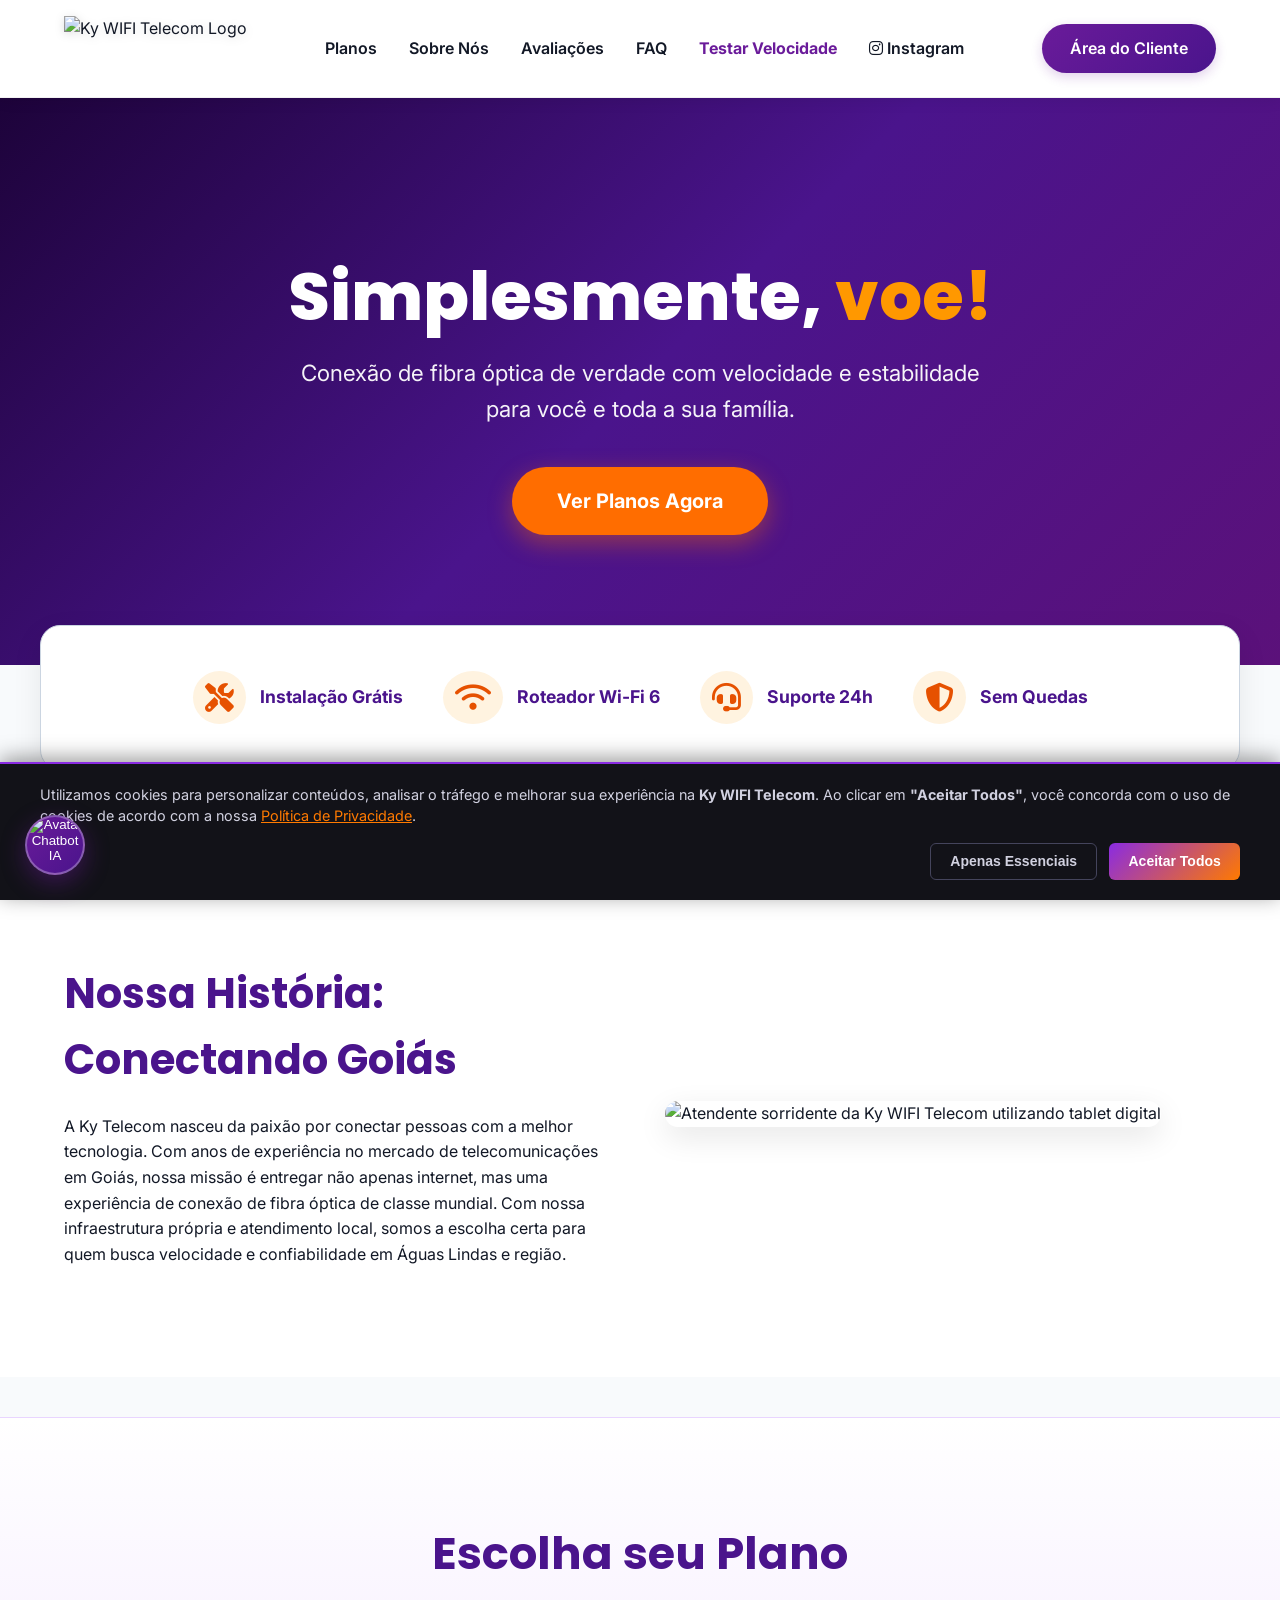
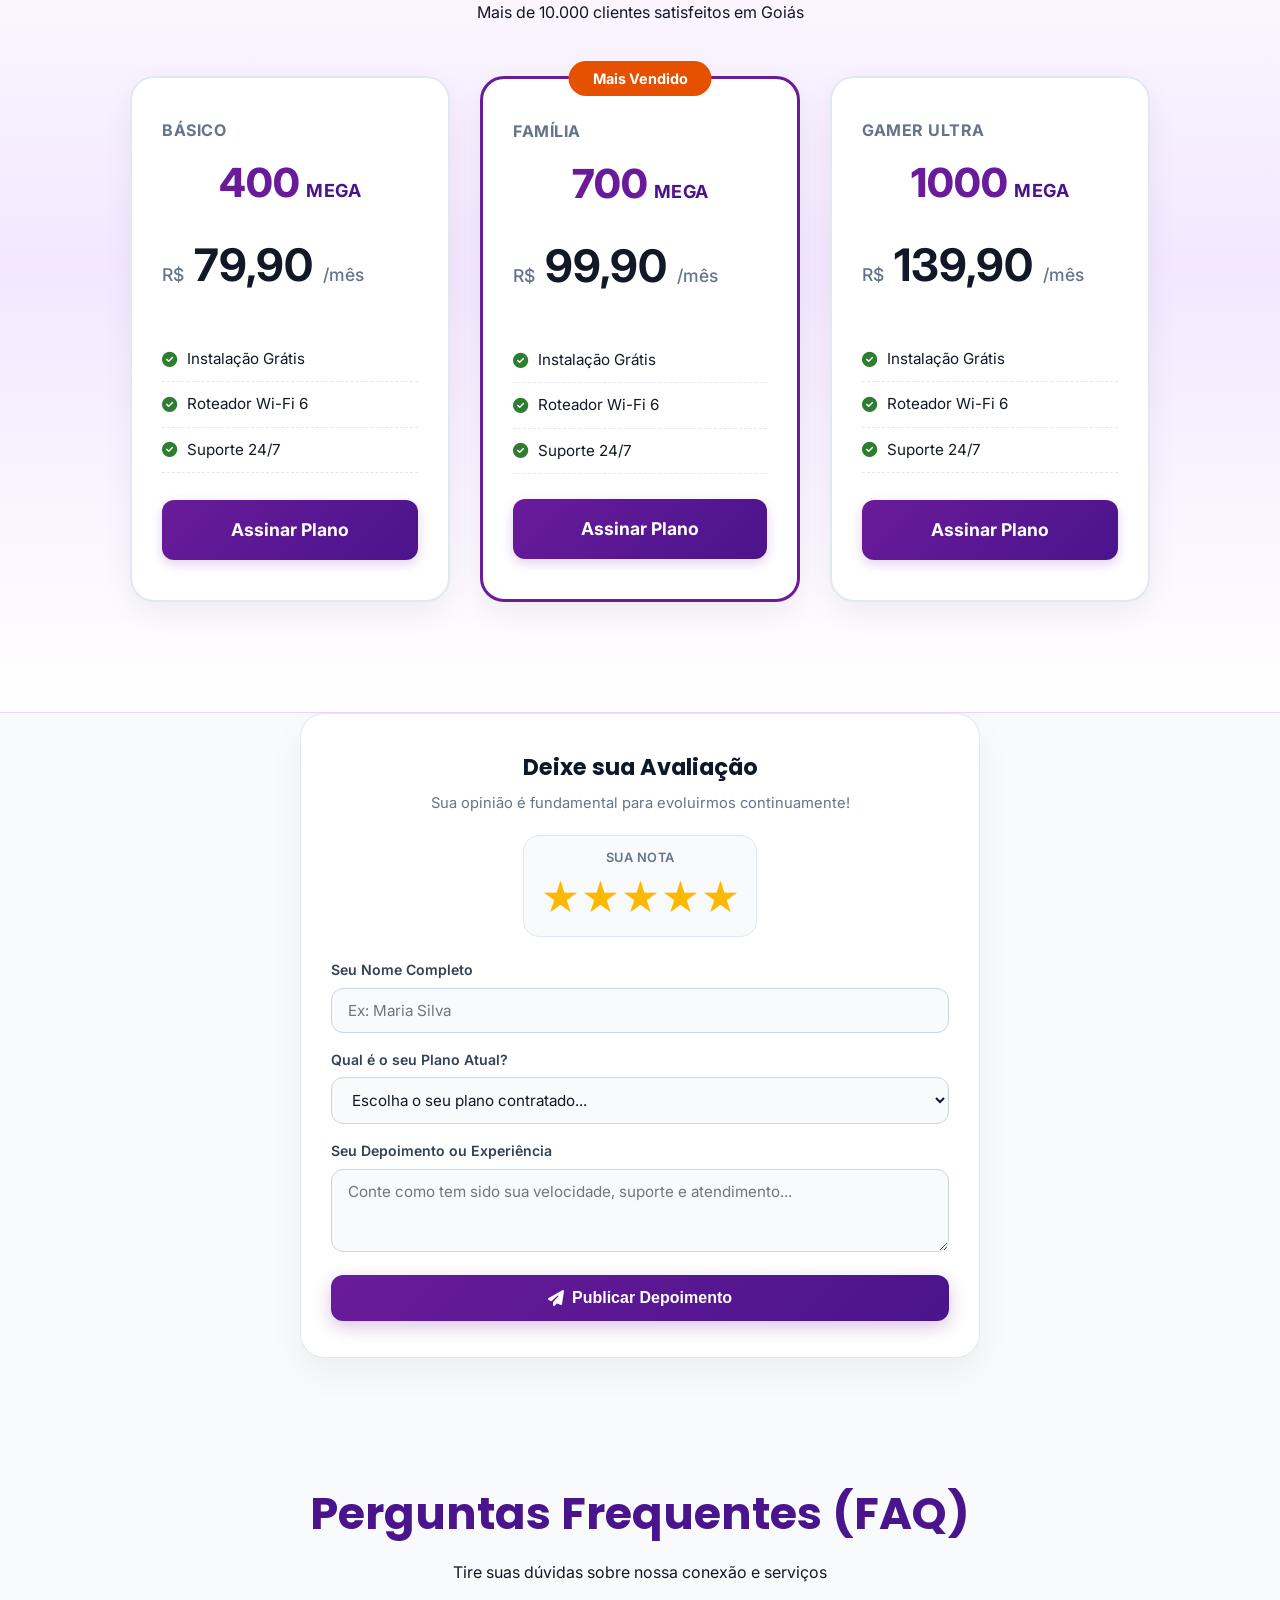
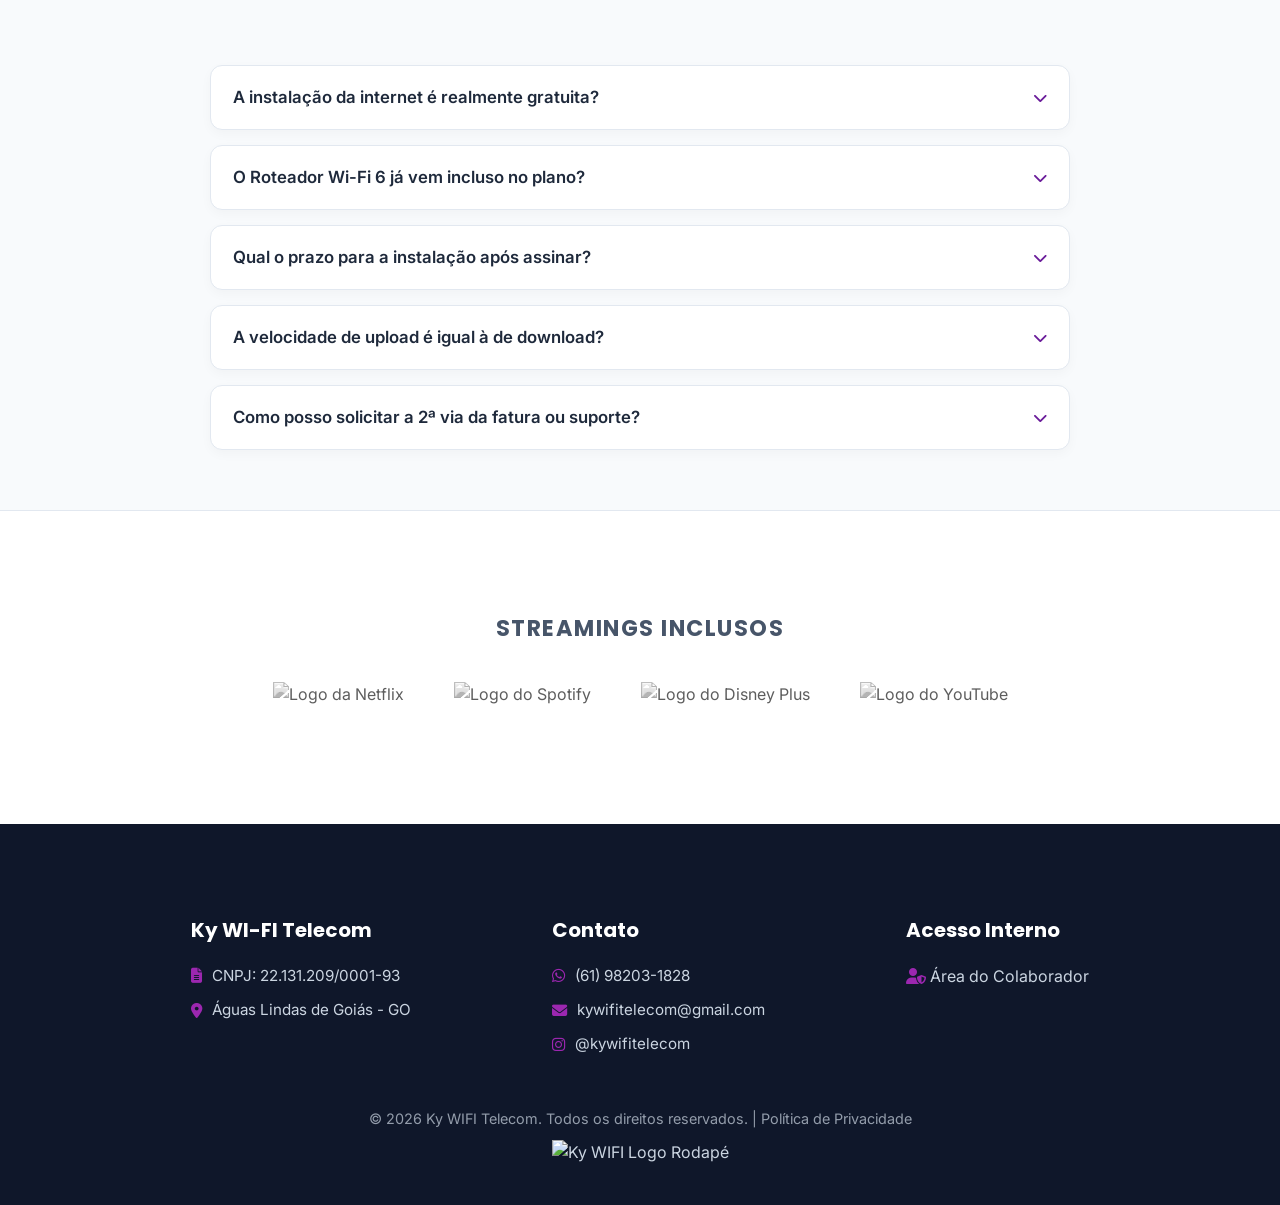
==== commit 423dd41f: "Update index.html" ====
--- a/index.html
+++ b/index.html
@@ -225,60 +225,52 @@
     </section>
 
     <!-- DEPOIMENTOS E AVALIAÇÕES -->
-    <section id="depoimentos" class="testimonials-section reveal" aria-label="Depoimentos e Avaliações">
-        <div class="section-title">
-            <h2>O que nossos clientes dizem</h2>
-            <p>Veja as avaliações de quem já usa a Ky WIFI Telecom</p>
-        </div>
-
-        <div class="testimonials-container"></div>
-
-        <div class="feedback-form-container">
-            <h3>Deixe sua Avaliação</h3>
-            <p class="subtitle">Sua opinião é fundamental para evoluirmos continuamente!</p>
-
-            <form id="feedbackForm" onsubmit="salvarFeedback(event)">
-                <div class="star-rating-input" id="starRatingInput" title="Selecione sua nota">
-                    <span class="star-btn active" data-value="1" onclick="definirNota(1)">★</span>
-                    <span class="star-btn active" data-value="2" onclick="definirNota(2)">★</span>
-                    <span class="star-btn active" data-value="3" onclick="definirNota(3)">★</span>
-                    <span class="star-btn active" data-value="4" onclick="definirNota(4)">★</span>
-                    <span class="star-btn active" data-value="5" onclick="definirNota(5)">★</span>
-                </div>
-                <input type="hidden" id="feedbackNota" value="5">
-
-                <div class="feedback-inputs">
-                    <div class="input-group">
-                        <label for="feedbackNome">Seu Nome Completo</label>
-                        <input type="text" id="feedbackNome" placeholder="Ex: Maria Silva" required autocomplete="name">
-                    </div>
-
-                    <div class="input-group">
-                        <label for="feedbackTipo">Qual é o seu Plano Atual?</label>
-                        <select id="feedbackTipo" required>
-                            <option value="" disabled selected>Escolha o seu plano contratado...</option>
-                            <option value="Plano 400 MEGA - Fibra">Plano 400 MEGA (R$ 79,90/mês)</option>
-                            <option value="Plano 700 MEGA - Fibra">Plano 700 MEGA (R$ 99,90/mês)</option>
-                            <option value="Plano 1000 MEGA - Fibra">Plano 1000 MEGA (R$ 139,90/mês)</option>
-                            <option value="Cliente Corporativo / Empresa">Cliente Corporativo / Empresa</option>
-                            <option value="Outro Plano / Antigo">Outro Plano Ky Telecom</option>
-                        </select>
-                    </div>
-
-                    <div class="input-group">
-                        <label for="feedbackComentario">Seu Depoimento ou Experiência</label>
-                        <textarea id="feedbackComentario" rows="3" placeholder="Conte como tem sido sua velocidade, suporte e atendimento..." required></textarea>
-                    </div>
-
-                    <div class="feedback-actions">
-                        <button type="submit" class="btn-submit-feedback">
-                            <i class="fas fa-paper-plane" aria-hidden="true"></i> Publicar Depoimento
-                        </button>
-                    </div>
-                </div>
-            </form>
-        </div>
-    </section>
+<div class="feedback-form-container">
+    <h3>Deixe sua Avaliação</h3>
+    <p class="subtitle">Sua opinião é fundamental para evoluirmos continuamente!</p>
+
+    <form id="feedbackForm" onsubmit="salvarFeedback(event)">
+        <div class="star-rating-wrapper">
+            <span class="star-rating-label">Sua Nota</span>
+            <div class="star-rating-input" id="starRatingInput" title="Selecione sua nota">
+                <span class="star-btn active" data-value="1" onclick="definirNota(1)">★</span>
+                <span class="star-btn active" data-value="2" onclick="definirNota(2)">★</span>
+                <span class="star-btn active" data-value="3" onclick="definirNota(3)">★</span>
+                <span class="star-btn active" data-value="4" onclick="definirNota(4)">★</span>
+                <span class="star-btn active" data-value="5" onclick="definirNota(5)">★</span>
+            </div>
+        </div>
+        <input type="hidden" id="feedbackNota" value="5">
+
+        <div class="feedback-inputs">
+            <div class="input-group">
+                <label for="feedbackNome">Seu Nome Completo</label>
+                <input type="text" id="feedbackNome" placeholder="Ex: Maria Silva" required autocomplete="name">
+            </div>
+
+            <div class="input-group">
+                <label for="feedbackTipo">Qual é o seu Plano Atual?</label>
+                <select id="feedbackTipo" required>
+                    <option value="" disabled selected>Escolha o seu plano contratado...</option>
+                    <option value="Plano 400 MEGA - Fibra">Plano 400 MEGA (R$ 79,90/mês)</option>
+                    <option value="Plano 700 MEGA - Fibra">Plano 700 MEGA (R$ 99,90/mês)</option>
+                    <option value="Plano 1000 MEGA - Fibra">Plano 1000 MEGA (R$ 139,90/mês)</option>
+                    <option value="Cliente Corporativo / Empresa">Cliente Corporativo / Empresa</option>
+                    <option value="Outro Plano / Antigo">Outro Plano Ky Telecom</option>
+                </select>
+            </div>
+
+            <div class="input-group">
+                <label for="feedbackComentario">Seu Depoimento ou Experiência</label>
+                <textarea id="feedbackComentario" rows="3" placeholder="Conte como tem sido sua velocidade, suporte e atendimento..." required></textarea>
+            </div>
+
+            <button type="submit" class="btn-submit-feedback">
+                <i class="fas fa-paper-plane" aria-hidden="true"></i> Publicar Depoimento
+            </button>
+        </div>
+    </form>
+</div>
 
     <!-- SEÇÃO FAQ (PERGUNTAS FREQUENTES) -->
     <section id="faq" class="faq-section reveal">
--- a/style.css
+++ b/style.css
@@ -593,153 +593,239 @@
     box-shadow: 0 6px 15px rgba(106, 27, 154, 0.35);
 }
 
-/* 8. TESTIMONIALS & FORMULÁRIO DE FEEDBACK */
-.testimonials,
+/* ==========================================================================
+   8. TESTIMONIALS & FORMULÁRIO DE FEEDBACK (DESIGN MODERNO)
+   ========================================================================== */
 .testimonials-section {
-    padding: 110px 5%;
-    background-color: #F1F5F9;
-    text-align: center;
+    padding: 100px 5%;
+    background: linear-gradient(180deg, #F8FAFC 0%, #F1F5F9 100%);
+    position: relative;
 }
 
 .testimonials-container {
-    display: flex;
-    flex-wrap: wrap;
-    justify-content: center;
-    gap: 30px;
-    margin-top: 20px;
-    max-width: 1200px;
-    margin-left: auto;
-    margin-right: auto;
-}
-
+    max-width: 850px;
+    margin: 0 auto 50px;
+    position: relative;
+}
+
+/* Carrossel e Cards */
 .carousel-wrapper {
     position: relative;
     width: 100%;
-    max-width: 700px;
-    margin: 0 auto;
-    padding: 0 40px;
+    padding: 10px 50px;
     box-sizing: border-box;
 }
 
 .carousel-viewport {
     overflow: hidden;
     width: 100%;
+    border-radius: 20px;
+    box-shadow: 0 12px 32px rgba(106, 27, 154, 0.08);
 }
 
 .carousel-track {
     display: flex;
-    transition: transform 0.5s cubic-bezier(0.25, 1, 0.5, 1);
+    transition: transform 0.45s cubic-bezier(0.25, 1, 0.5, 1);
     width: 100%;
 }
 
 .testimonial-card {
-    background: var(--white);
-    border: 2px solid #E2E8F0;
-    border-radius: 16px;
-    padding: 25px 20px;
-    width: 100%;
-    max-width: 350px;
-    text-align: left;
-    box-shadow: 0 6px 20px rgba(0, 0, 0, 0.04);
+    min-width: 100%;
+    background: #FFFFFF;
+    border: 1px solid #E2E8F0;
+    border-radius: 20px;
+    padding: 35px 30px;
     box-sizing: border-box;
-}
-
-.carousel-track .testimonial-card {
-    min-width: 100%;
     text-align: center;
+    position: relative;
+    display: flex;
+    flex-direction: column;
+    align-items: center;
+}
+
+.testimonial-card::before {
+    content: "“";
+    position: absolute;
+    top: 15px;
+    right: 35px;
+    font-size: 5rem;
+    color: var(--purple-main);
+    opacity: 0.12;
+    font-family: Georgia, serif;
+    line-height: 1;
+    pointer-events: none;
+}
+
+.avatar-badge {
+    width: 52px;
+    height: 52px;
+    border-radius: 50%;
+    background: linear-gradient(135deg, var(--purple-main), var(--purple-dark));
+    color: #FFFFFF;
+    font-weight: 700;
+    font-size: 1.2rem;
+    display: flex;
+    align-items: center;
+    justify-content: center;
+    margin-bottom: 12px;
+    box-shadow: 0 4px 12px rgba(106, 27, 154, 0.25);
 }
 
 .testimonial-card .stars {
-    color: #D97706;
-    font-size: 1.2rem;
-    margin-bottom: 12px;
+    color: #FFB800;
+    font-size: 1.25rem;
+    letter-spacing: 3px;
+    margin-bottom: 14px;
 }
 
 .testimonial-card p {
-    color: var(--text-dark);
-    font-size: 0.95rem;
-    line-height: 1.6;
-    margin-bottom: 18px;
+    color: #334155;
+    font-size: 1.05rem;
+    line-height: 1.7;
+    margin-bottom: 20px;
     font-style: italic;
+    max-width: 650px;
 }
 
 .testimonial-card h4 {
     color: var(--text-dark);
-    font-size: 1.05rem;
+    font-size: 1.1rem;
     font-weight: 700;
-}
-
-.testimonial-card span {
+    margin-bottom: 4px;
+}
+
+.testimonial-meta {
+    display: flex;
+    align-items: center;
+    gap: 8px;
+    font-size: 0.85rem;
+}
+
+.testimonial-plan {
     color: var(--purple-main);
-    font-size: 0.85rem;
     font-weight: 600;
 }
 
+.verified-badge {
+    background: #DCFCE7;
+    color: #15803D;
+    padding: 2px 8px;
+    border-radius: 12px;
+    font-size: 0.75rem;
+    font-weight: 600;
+    display: inline-flex;
+    align-items: center;
+    gap: 4px;
+}
+
+/* Botões de Navegação */
 .carousel-btn {
     position: absolute;
     top: 50%;
     transform: translateY(-50%);
-    background: transparent;
-    color: #94a3b8;
-    border: none;
-    font-size: 2.2rem;
-    line-height: 1;
+    width: 44px;
+    height: 44px;
+    border-radius: 50%;
+    background: #FFFFFF;
+    border: 1px solid #CBD5E1;
+    color: var(--purple-dark);
+    font-size: 1.1rem;
+    display: flex;
+    align-items: center;
+    justify-content: center;
     cursor: pointer;
-    padding: 10px;
     z-index: 10;
-    transition: color 0.3s ease, transform 0.2s ease;
-    user-select: none;
+    box-shadow: 0 4px 14px rgba(0, 0, 0, 0.08);
+    transition: all 0.25s ease;
 }
 
 .carousel-btn:hover {
-    color: #0284c7;
-    transform: translateY(-50%) scale(1.15);
+    background: var(--purple-main);
+    color: #FFFFFF;
+    border-color: var(--purple-main);
+    transform: translateY(-50%) scale(1.1);
 }
 
 .prev-btn { left: 0; }
 .next-btn { right: 0; }
 
+/* Formulário de Avaliação */
 .feedback-form-container {
     background: #FFFFFF;
     border: 1px solid #E2E8F0;
+    border-radius: 24px;
+    padding: 36px 30px;
+    max-width: 680px;
+    margin: 0 auto;
+    box-shadow: 0 15px 35px rgba(0, 0, 0, 0.05);
+    text-align: center;
+}
+
+.feedback-form-container h3 {
+    color: #0F172A;
+    font-size: 1.4rem;
+    font-weight: 700;
+    margin-bottom: 6px;
+}
+
+.feedback-form-container .subtitle {
+    color: #64748B;
+    font-size: 0.92rem;
+    margin-bottom: 20px;
+}
+
+.star-rating-wrapper {
+    background: #F8FAFC;
+    border: 1px solid #E2E8F0;
     border-radius: 16px;
-    padding: 28px;
-    max-width: 600px;
-    margin: 40px auto 0;
-    box-shadow: 0 10px 30px rgba(0, 0, 0, 0.05);
-    text-align: center;
-}
-
-.feedback-form-container h3 {
-    color: #1E293B;
-    font-size: 1.25rem;
-    margin-bottom: 8px;
+    padding: 12px 20px;
+    display: inline-flex;
+    flex-direction: column;
+    align-items: center;
+    gap: 4px;
+    margin-bottom: 22px;
+}
+
+.star-rating-label {
+    font-size: 0.8rem;
+    font-weight: 600;
+    color: #64748B;
+    text-transform: uppercase;
+    letter-spacing: 0.5px;
 }
 
 .star-rating-input {
-    font-size: 2.2rem;
+    font-size: 2rem;
     color: #CBD5E1;
     cursor: pointer;
-    margin: 10px 0 15px;
-    display: inline-flex;
-    gap: 6px;
-    direction: ltr;
+    display: flex;
+    gap: 8px;
 }
 
 .star-btn {
-    transition: color 0.2s, transform 0.1s;
+    transition: transform 0.15s ease, color 0.15s ease;
+    user-select: none;
 }
 
 .star-btn:hover,
 .star-btn.active {
     color: #FFB800;
-    transform: scale(1.15);
+    transform: scale(1.2);
 }
 
 .feedback-inputs {
     display: flex;
     flex-direction: column;
-    gap: 12px;
+    gap: 16px;
+    text-align: left;
+}
+
+.feedback-inputs label {
+    font-size: 0.88rem;
+    font-weight: 600;
+    color: #334155;
+    margin-bottom: 6px;
+    display: block;
 }
 
 .feedback-inputs input,
@@ -747,44 +833,46 @@
 .feedback-inputs textarea {
     width: 100%;
     padding: 12px 16px;
-    border: 1px solid #CBD5E1;
-    border-radius: 10px;
+    border: 1.5px solid #CBD5E1;
+    border-radius: 12px;
     font-family: inherit;
-    font-size: 0.9rem;
-    outline: none;
-    transition: border-color 0.2s, background-color 0.2s;
+    font-size: 0.95rem;
     background: #F8FAFC;
     color: var(--text-dark);
+    transition: all 0.2s ease;
 }
 
 .feedback-inputs input:focus,
 .feedback-inputs select:focus,
 .feedback-inputs textarea:focus {
-    border-color: #6A1B9A;
+    border-color: var(--purple-main);
     background: #FFFFFF;
+    box-shadow: 0 0 0 4px rgba(106, 27, 154, 0.12);
+    outline: none;
 }
 
 .btn-submit-feedback {
-    align-self: center;
-    padding: 12px 28px;
-    font-size: 0.95rem;
-    margin-top: 5px;
-    background: var(--purple-main);
-    color: var(--white);
+    width: 100%;
+    padding: 14px;
+    font-size: 1rem;
+    font-weight: 700;
+    background: linear-gradient(135deg, var(--purple-main), var(--purple-dark));
+    color: #FFFFFF;
     border: none;
-    border-radius: 8px;
-    font-weight: 600;
+    border-radius: 12px;
     cursor: pointer;
-    transition: var(--transition-default);
-    box-shadow: 0 4px 12px rgba(106, 27, 154, 0.25);
+    transition: all 0.25s ease;
+    box-shadow: 0 6px 18px rgba(106, 27, 154, 0.25);
+    display: flex;
+    align-items: center;
+    justify-content: center;
+    gap: 8px;
 }
 
 .btn-submit-feedback:hover {
-    background: var(--purple-dark);
     transform: translateY(-2px);
-    box-shadow: 0 6px 18px rgba(106, 27, 154, 0.35);
-}
-
+    box-shadow: 0 8px 22px rgba(106, 27, 154, 0.38);
+}
 /* 9. SOBRE NÓS */
 #sobre {
     background: var(--white);
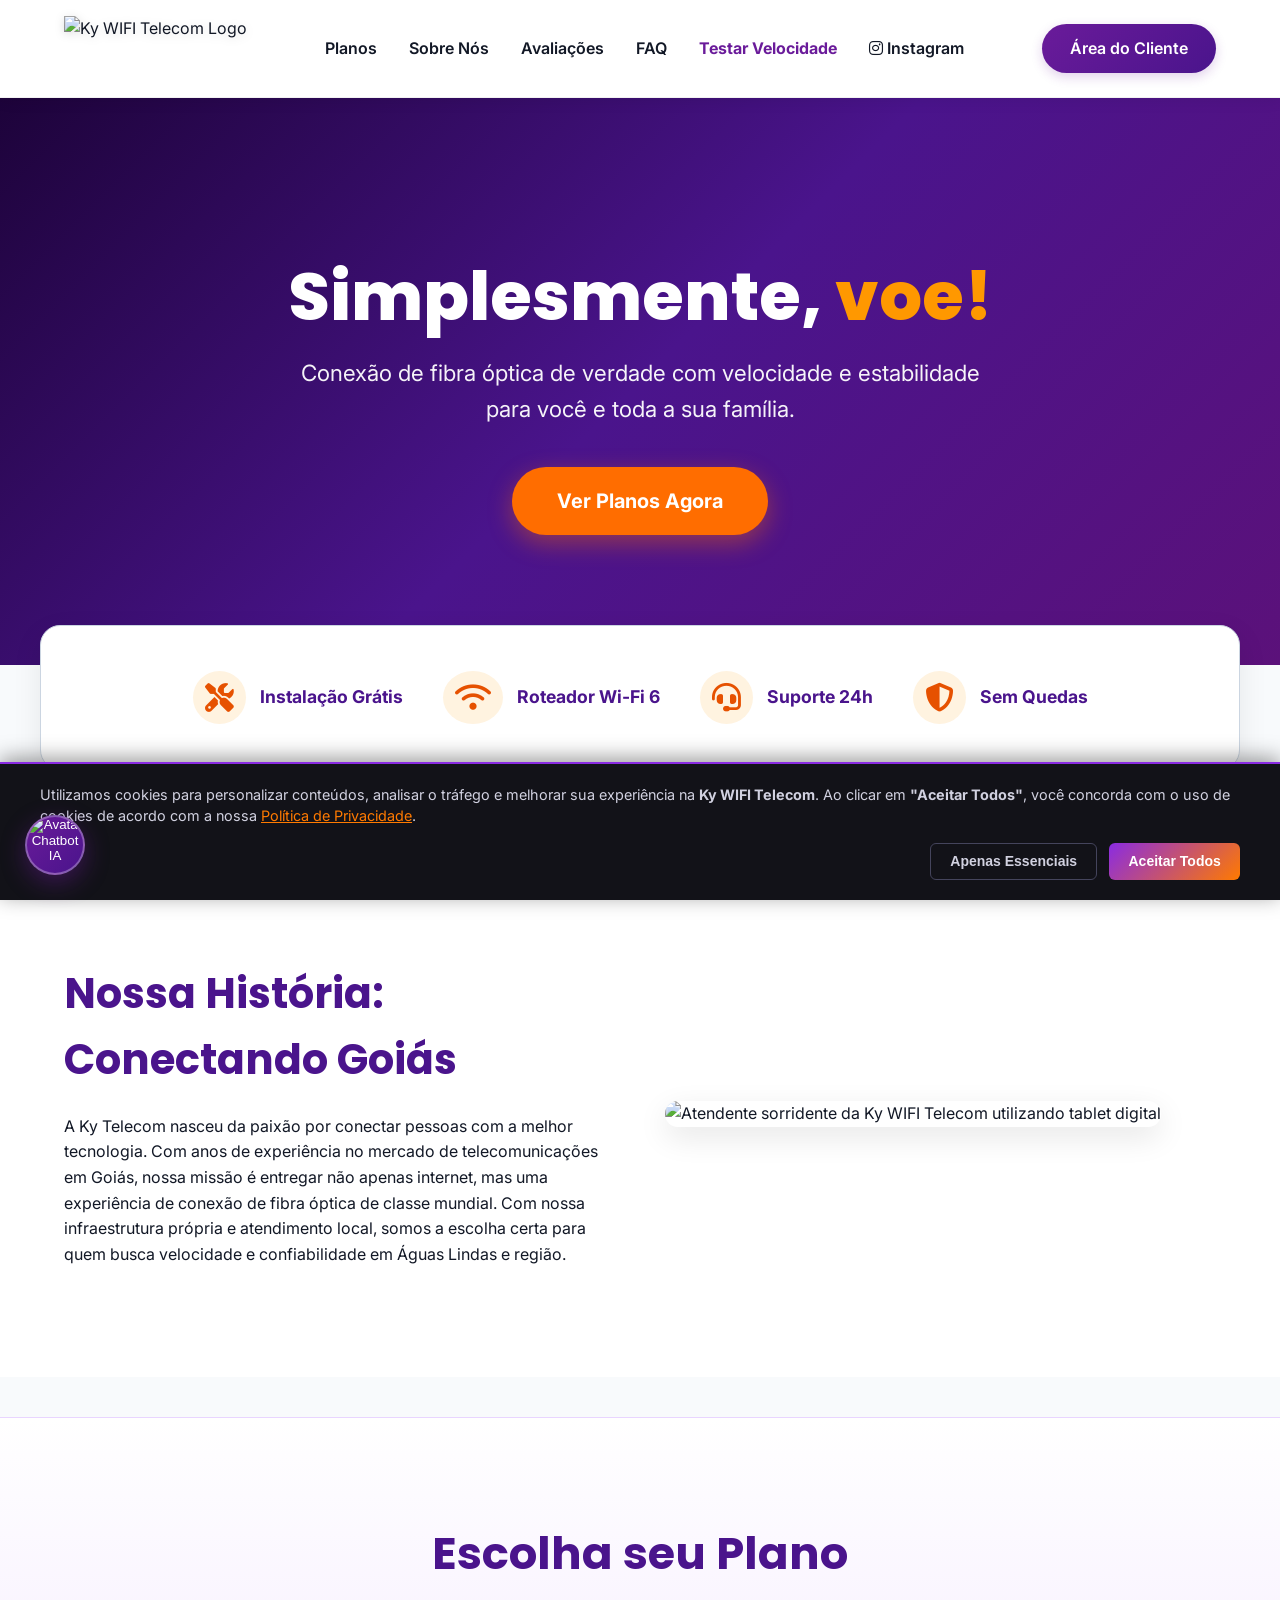
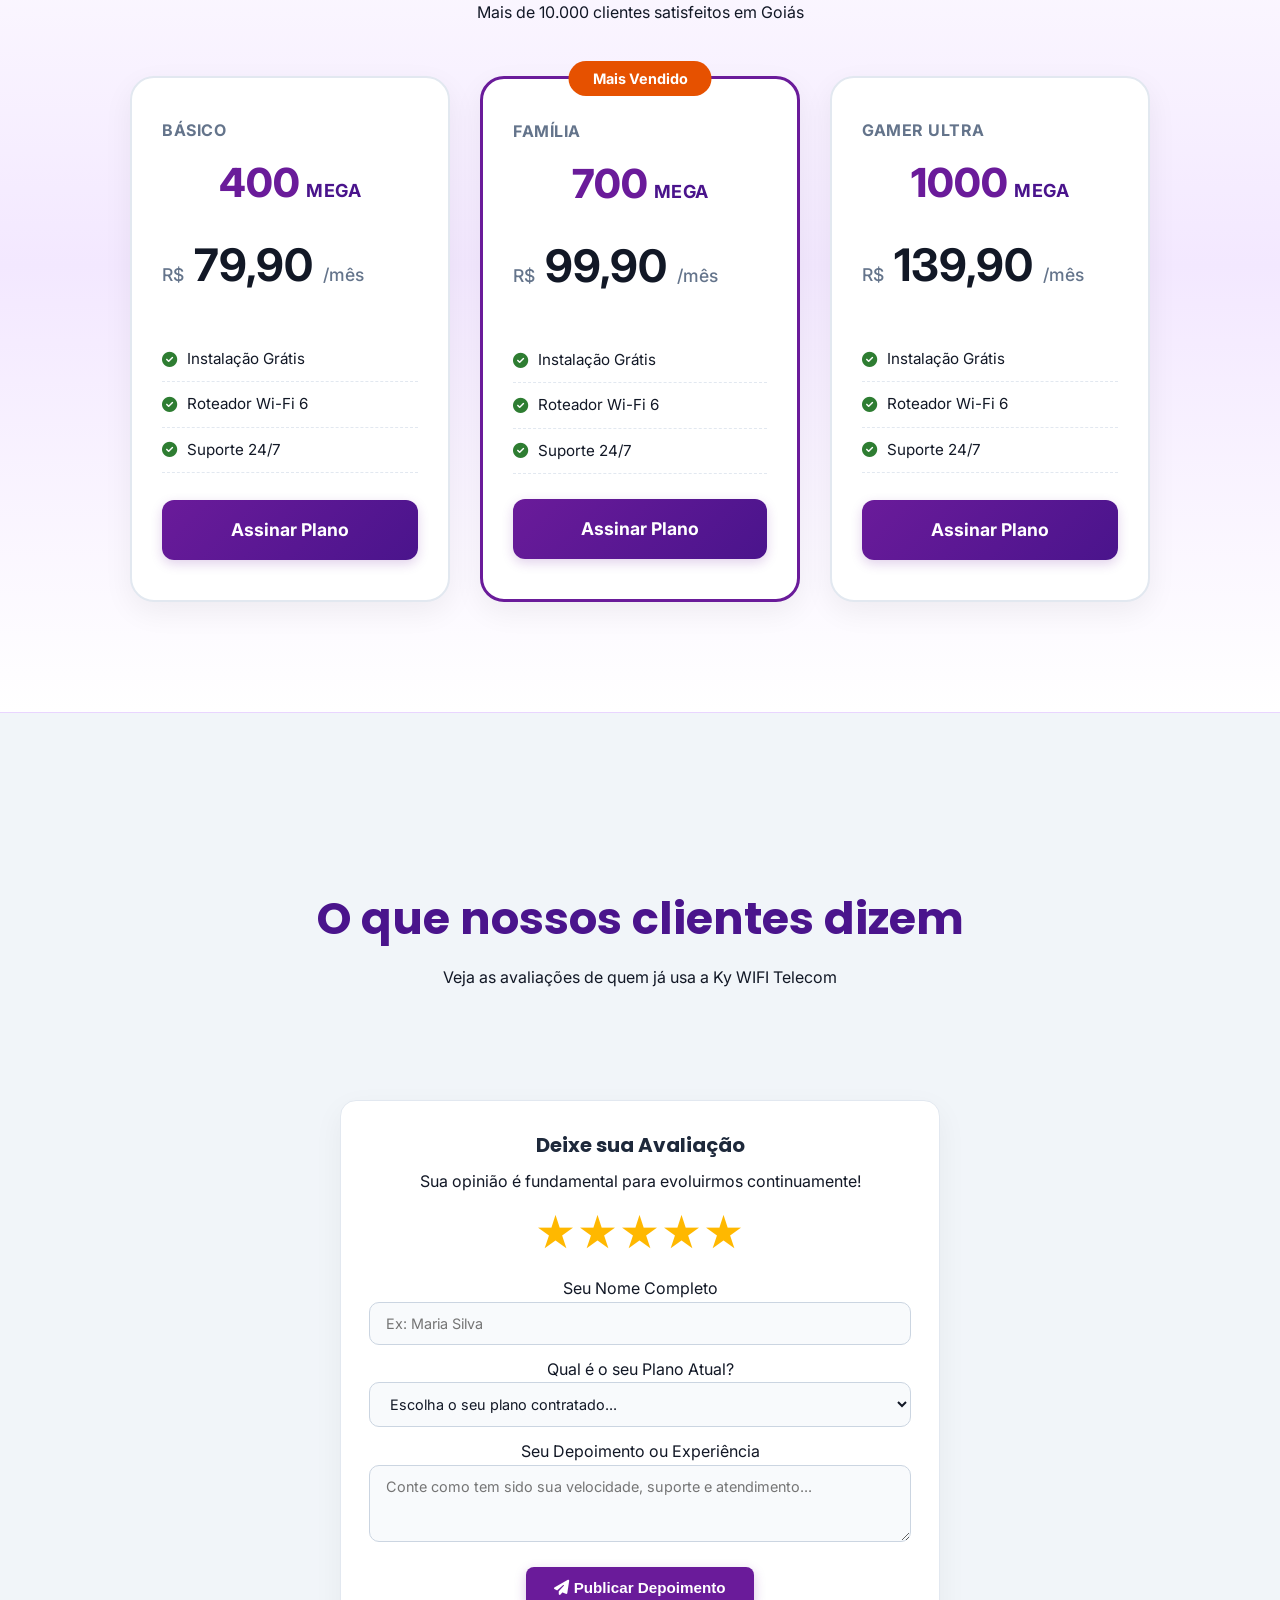
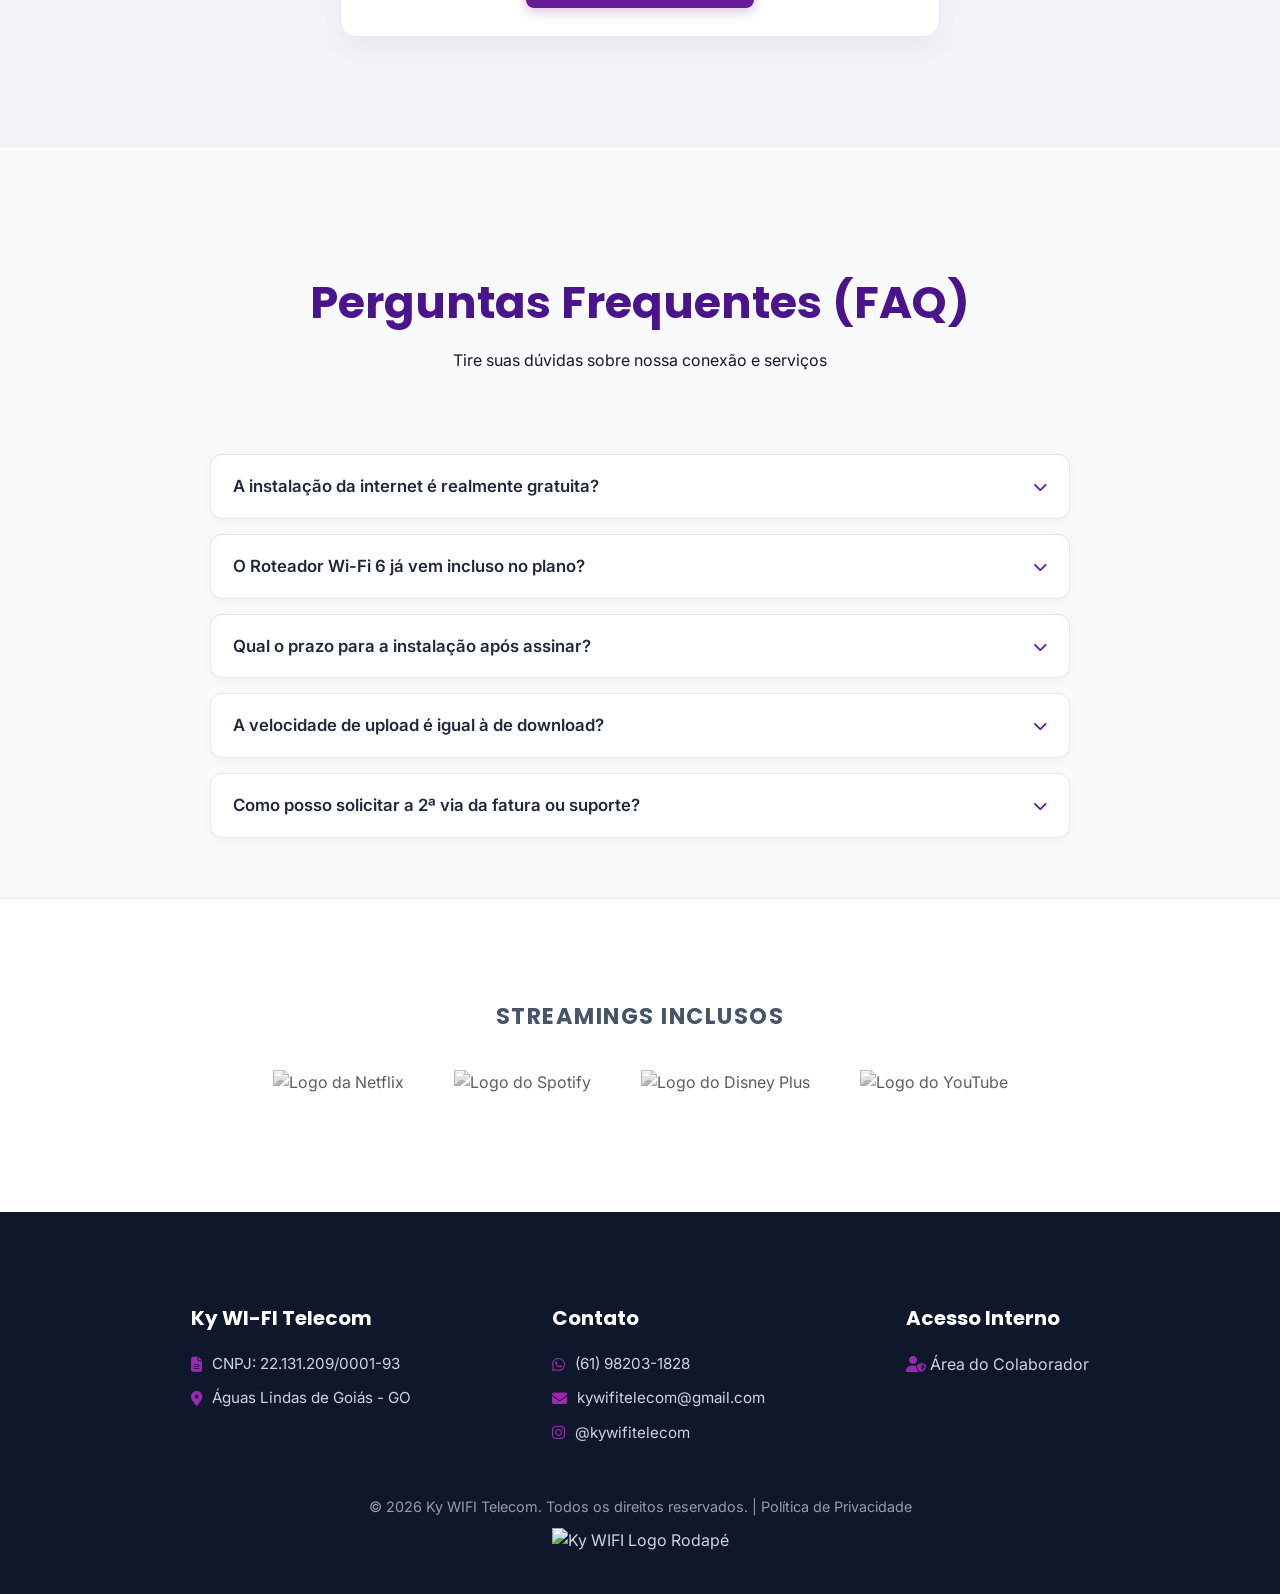
==== commit 55933e6a: "Add files via upload" ====
--- a/index.html
+++ b/index.html
@@ -225,52 +225,60 @@
     </section>
 
     <!-- DEPOIMENTOS E AVALIAÇÕES -->
-<div class="feedback-form-container">
-    <h3>Deixe sua Avaliação</h3>
-    <p class="subtitle">Sua opinião é fundamental para evoluirmos continuamente!</p>
-
-    <form id="feedbackForm" onsubmit="salvarFeedback(event)">
-        <div class="star-rating-wrapper">
-            <span class="star-rating-label">Sua Nota</span>
-            <div class="star-rating-input" id="starRatingInput" title="Selecione sua nota">
-                <span class="star-btn active" data-value="1" onclick="definirNota(1)">★</span>
-                <span class="star-btn active" data-value="2" onclick="definirNota(2)">★</span>
-                <span class="star-btn active" data-value="3" onclick="definirNota(3)">★</span>
-                <span class="star-btn active" data-value="4" onclick="definirNota(4)">★</span>
-                <span class="star-btn active" data-value="5" onclick="definirNota(5)">★</span>
-            </div>
-        </div>
-        <input type="hidden" id="feedbackNota" value="5">
-
-        <div class="feedback-inputs">
-            <div class="input-group">
-                <label for="feedbackNome">Seu Nome Completo</label>
-                <input type="text" id="feedbackNome" placeholder="Ex: Maria Silva" required autocomplete="name">
-            </div>
-
-            <div class="input-group">
-                <label for="feedbackTipo">Qual é o seu Plano Atual?</label>
-                <select id="feedbackTipo" required>
-                    <option value="" disabled selected>Escolha o seu plano contratado...</option>
-                    <option value="Plano 400 MEGA - Fibra">Plano 400 MEGA (R$ 79,90/mês)</option>
-                    <option value="Plano 700 MEGA - Fibra">Plano 700 MEGA (R$ 99,90/mês)</option>
-                    <option value="Plano 1000 MEGA - Fibra">Plano 1000 MEGA (R$ 139,90/mês)</option>
-                    <option value="Cliente Corporativo / Empresa">Cliente Corporativo / Empresa</option>
-                    <option value="Outro Plano / Antigo">Outro Plano Ky Telecom</option>
-                </select>
-            </div>
-
-            <div class="input-group">
-                <label for="feedbackComentario">Seu Depoimento ou Experiência</label>
-                <textarea id="feedbackComentario" rows="3" placeholder="Conte como tem sido sua velocidade, suporte e atendimento..." required></textarea>
-            </div>
-
-            <button type="submit" class="btn-submit-feedback">
-                <i class="fas fa-paper-plane" aria-hidden="true"></i> Publicar Depoimento
-            </button>
-        </div>
-    </form>
-</div>
+    <section id="depoimentos" class="testimonials-section reveal" aria-label="Depoimentos e Avaliações">
+        <div class="section-title">
+            <h2>O que nossos clientes dizem</h2>
+            <p>Veja as avaliações de quem já usa a Ky WIFI Telecom</p>
+        </div>
+
+        <div class="testimonials-container"></div>
+
+        <div class="feedback-form-container">
+            <h3>Deixe sua Avaliação</h3>
+            <p class="subtitle">Sua opinião é fundamental para evoluirmos continuamente!</p>
+
+            <form id="feedbackForm" onsubmit="salvarFeedback(event)">
+                <div class="star-rating-input" id="starRatingInput" title="Selecione sua nota">
+                    <span class="star-btn active" data-value="1" onclick="definirNota(1)">★</span>
+                    <span class="star-btn active" data-value="2" onclick="definirNota(2)">★</span>
+                    <span class="star-btn active" data-value="3" onclick="definirNota(3)">★</span>
+                    <span class="star-btn active" data-value="4" onclick="definirNota(4)">★</span>
+                    <span class="star-btn active" data-value="5" onclick="definirNota(5)">★</span>
+                </div>
+                <input type="hidden" id="feedbackNota" value="5">
+
+                <div class="feedback-inputs">
+                    <div class="input-group">
+                        <label for="feedbackNome">Seu Nome Completo</label>
+                        <input type="text" id="feedbackNome" placeholder="Ex: Maria Silva" required autocomplete="name">
+                    </div>
+
+                    <div class="input-group">
+                        <label for="feedbackTipo">Qual é o seu Plano Atual?</label>
+                        <select id="feedbackTipo" required>
+                            <option value="" disabled selected>Escolha o seu plano contratado...</option>
+                            <option value="Plano 400 MEGA - Fibra">Plano 400 MEGA (R$ 79,90/mês)</option>
+                            <option value="Plano 700 MEGA - Fibra">Plano 700 MEGA (R$ 99,90/mês)</option>
+                            <option value="Plano 1000 MEGA - Fibra">Plano 1000 MEGA (R$ 139,90/mês)</option>
+                            <option value="Cliente Corporativo / Empresa">Cliente Corporativo / Empresa</option>
+                            <option value="Outro Plano / Antigo">Outro Plano Ky Telecom</option>
+                        </select>
+                    </div>
+
+                    <div class="input-group">
+                        <label for="feedbackComentario">Seu Depoimento ou Experiência</label>
+                        <textarea id="feedbackComentario" rows="3" placeholder="Conte como tem sido sua velocidade, suporte e atendimento..." required></textarea>
+                    </div>
+
+                    <div class="feedback-actions">
+                        <button type="submit" class="btn-submit-feedback">
+                            <i class="fas fa-paper-plane" aria-hidden="true"></i> Publicar Depoimento
+                        </button>
+                    </div>
+                </div>
+            </form>
+        </div>
+    </section>
 
     <!-- SEÇÃO FAQ (PERGUNTAS FREQUENTES) -->
     <section id="faq" class="faq-section reveal">
--- a/style.css
+++ b/style.css
@@ -593,239 +593,153 @@
     box-shadow: 0 6px 15px rgba(106, 27, 154, 0.35);
 }
 
-/* ==========================================================================
-   8. TESTIMONIALS & FORMULÁRIO DE FEEDBACK (DESIGN MODERNO)
-   ========================================================================== */
+/* 8. TESTIMONIALS & FORMULÁRIO DE FEEDBACK */
+.testimonials,
 .testimonials-section {
-    padding: 100px 5%;
-    background: linear-gradient(180deg, #F8FAFC 0%, #F1F5F9 100%);
-    position: relative;
+    padding: 110px 5%;
+    background-color: #F1F5F9;
+    text-align: center;
 }
 
 .testimonials-container {
-    max-width: 850px;
-    margin: 0 auto 50px;
-    position: relative;
-}
-
-/* Carrossel e Cards */
+    display: flex;
+    flex-wrap: wrap;
+    justify-content: center;
+    gap: 30px;
+    margin-top: 20px;
+    max-width: 1200px;
+    margin-left: auto;
+    margin-right: auto;
+}
+
 .carousel-wrapper {
     position: relative;
     width: 100%;
-    padding: 10px 50px;
+    max-width: 700px;
+    margin: 0 auto;
+    padding: 0 40px;
     box-sizing: border-box;
 }
 
 .carousel-viewport {
     overflow: hidden;
     width: 100%;
-    border-radius: 20px;
-    box-shadow: 0 12px 32px rgba(106, 27, 154, 0.08);
 }
 
 .carousel-track {
     display: flex;
-    transition: transform 0.45s cubic-bezier(0.25, 1, 0.5, 1);
+    transition: transform 0.5s cubic-bezier(0.25, 1, 0.5, 1);
     width: 100%;
 }
 
 .testimonial-card {
+    background: var(--white);
+    border: 2px solid #E2E8F0;
+    border-radius: 16px;
+    padding: 25px 20px;
+    width: 100%;
+    max-width: 350px;
+    text-align: left;
+    box-shadow: 0 6px 20px rgba(0, 0, 0, 0.04);
+    box-sizing: border-box;
+}
+
+.carousel-track .testimonial-card {
     min-width: 100%;
-    background: #FFFFFF;
-    border: 1px solid #E2E8F0;
-    border-radius: 20px;
-    padding: 35px 30px;
-    box-sizing: border-box;
     text-align: center;
-    position: relative;
-    display: flex;
-    flex-direction: column;
-    align-items: center;
-}
-
-.testimonial-card::before {
-    content: "“";
-    position: absolute;
-    top: 15px;
-    right: 35px;
-    font-size: 5rem;
-    color: var(--purple-main);
-    opacity: 0.12;
-    font-family: Georgia, serif;
-    line-height: 1;
-    pointer-events: none;
-}
-
-.avatar-badge {
-    width: 52px;
-    height: 52px;
-    border-radius: 50%;
-    background: linear-gradient(135deg, var(--purple-main), var(--purple-dark));
-    color: #FFFFFF;
-    font-weight: 700;
+}
+
+.testimonial-card .stars {
+    color: #D97706;
     font-size: 1.2rem;
-    display: flex;
-    align-items: center;
-    justify-content: center;
     margin-bottom: 12px;
-    box-shadow: 0 4px 12px rgba(106, 27, 154, 0.25);
-}
-
-.testimonial-card .stars {
-    color: #FFB800;
-    font-size: 1.25rem;
-    letter-spacing: 3px;
-    margin-bottom: 14px;
 }
 
 .testimonial-card p {
-    color: #334155;
-    font-size: 1.05rem;
-    line-height: 1.7;
-    margin-bottom: 20px;
+    color: var(--text-dark);
+    font-size: 0.95rem;
+    line-height: 1.6;
+    margin-bottom: 18px;
     font-style: italic;
-    max-width: 650px;
 }
 
 .testimonial-card h4 {
     color: var(--text-dark);
-    font-size: 1.1rem;
+    font-size: 1.05rem;
     font-weight: 700;
-    margin-bottom: 4px;
-}
-
-.testimonial-meta {
-    display: flex;
-    align-items: center;
-    gap: 8px;
+}
+
+.testimonial-card span {
+    color: var(--purple-main);
     font-size: 0.85rem;
-}
-
-.testimonial-plan {
-    color: var(--purple-main);
     font-weight: 600;
 }
 
-.verified-badge {
-    background: #DCFCE7;
-    color: #15803D;
-    padding: 2px 8px;
-    border-radius: 12px;
-    font-size: 0.75rem;
-    font-weight: 600;
-    display: inline-flex;
-    align-items: center;
-    gap: 4px;
-}
-
-/* Botões de Navegação */
 .carousel-btn {
     position: absolute;
     top: 50%;
     transform: translateY(-50%);
-    width: 44px;
-    height: 44px;
-    border-radius: 50%;
-    background: #FFFFFF;
-    border: 1px solid #CBD5E1;
-    color: var(--purple-dark);
-    font-size: 1.1rem;
-    display: flex;
-    align-items: center;
-    justify-content: center;
+    background: transparent;
+    color: #94a3b8;
+    border: none;
+    font-size: 2.2rem;
+    line-height: 1;
     cursor: pointer;
+    padding: 10px;
     z-index: 10;
-    box-shadow: 0 4px 14px rgba(0, 0, 0, 0.08);
-    transition: all 0.25s ease;
+    transition: color 0.3s ease, transform 0.2s ease;
+    user-select: none;
 }
 
 .carousel-btn:hover {
-    background: var(--purple-main);
-    color: #FFFFFF;
-    border-color: var(--purple-main);
-    transform: translateY(-50%) scale(1.1);
+    color: #0284c7;
+    transform: translateY(-50%) scale(1.15);
 }
 
 .prev-btn { left: 0; }
 .next-btn { right: 0; }
 
-/* Formulário de Avaliação */
 .feedback-form-container {
     background: #FFFFFF;
     border: 1px solid #E2E8F0;
-    border-radius: 24px;
-    padding: 36px 30px;
-    max-width: 680px;
-    margin: 0 auto;
-    box-shadow: 0 15px 35px rgba(0, 0, 0, 0.05);
+    border-radius: 16px;
+    padding: 28px;
+    max-width: 600px;
+    margin: 40px auto 0;
+    box-shadow: 0 10px 30px rgba(0, 0, 0, 0.05);
     text-align: center;
 }
 
 .feedback-form-container h3 {
-    color: #0F172A;
-    font-size: 1.4rem;
-    font-weight: 700;
-    margin-bottom: 6px;
-}
-
-.feedback-form-container .subtitle {
-    color: #64748B;
-    font-size: 0.92rem;
-    margin-bottom: 20px;
-}
-
-.star-rating-wrapper {
-    background: #F8FAFC;
-    border: 1px solid #E2E8F0;
-    border-radius: 16px;
-    padding: 12px 20px;
-    display: inline-flex;
-    flex-direction: column;
-    align-items: center;
-    gap: 4px;
-    margin-bottom: 22px;
-}
-
-.star-rating-label {
-    font-size: 0.8rem;
-    font-weight: 600;
-    color: #64748B;
-    text-transform: uppercase;
-    letter-spacing: 0.5px;
+    color: #1E293B;
+    font-size: 1.25rem;
+    margin-bottom: 8px;
 }
 
 .star-rating-input {
-    font-size: 2rem;
+    font-size: 2.2rem;
     color: #CBD5E1;
     cursor: pointer;
-    display: flex;
-    gap: 8px;
+    margin: 10px 0 15px;
+    display: inline-flex;
+    gap: 6px;
+    direction: ltr;
 }
 
 .star-btn {
-    transition: transform 0.15s ease, color 0.15s ease;
-    user-select: none;
+    transition: color 0.2s, transform 0.1s;
 }
 
 .star-btn:hover,
 .star-btn.active {
     color: #FFB800;
-    transform: scale(1.2);
+    transform: scale(1.15);
 }
 
 .feedback-inputs {
     display: flex;
     flex-direction: column;
-    gap: 16px;
-    text-align: left;
-}
-
-.feedback-inputs label {
-    font-size: 0.88rem;
-    font-weight: 600;
-    color: #334155;
-    margin-bottom: 6px;
-    display: block;
+    gap: 12px;
 }
 
 .feedback-inputs input,
@@ -833,46 +747,44 @@
 .feedback-inputs textarea {
     width: 100%;
     padding: 12px 16px;
-    border: 1.5px solid #CBD5E1;
-    border-radius: 12px;
+    border: 1px solid #CBD5E1;
+    border-radius: 10px;
     font-family: inherit;
-    font-size: 0.95rem;
+    font-size: 0.9rem;
+    outline: none;
+    transition: border-color 0.2s, background-color 0.2s;
     background: #F8FAFC;
     color: var(--text-dark);
-    transition: all 0.2s ease;
 }
 
 .feedback-inputs input:focus,
 .feedback-inputs select:focus,
 .feedback-inputs textarea:focus {
-    border-color: var(--purple-main);
+    border-color: #6A1B9A;
     background: #FFFFFF;
-    box-shadow: 0 0 0 4px rgba(106, 27, 154, 0.12);
-    outline: none;
 }
 
 .btn-submit-feedback {
-    width: 100%;
-    padding: 14px;
-    font-size: 1rem;
-    font-weight: 700;
-    background: linear-gradient(135deg, var(--purple-main), var(--purple-dark));
-    color: #FFFFFF;
+    align-self: center;
+    padding: 12px 28px;
+    font-size: 0.95rem;
+    margin-top: 5px;
+    background: var(--purple-main);
+    color: var(--white);
     border: none;
-    border-radius: 12px;
+    border-radius: 8px;
+    font-weight: 600;
     cursor: pointer;
-    transition: all 0.25s ease;
-    box-shadow: 0 6px 18px rgba(106, 27, 154, 0.25);
-    display: flex;
-    align-items: center;
-    justify-content: center;
-    gap: 8px;
+    transition: var(--transition-default);
+    box-shadow: 0 4px 12px rgba(106, 27, 154, 0.25);
 }
 
 .btn-submit-feedback:hover {
+    background: var(--purple-dark);
     transform: translateY(-2px);
-    box-shadow: 0 8px 22px rgba(106, 27, 154, 0.38);
-}
+    box-shadow: 0 6px 18px rgba(106, 27, 154, 0.35);
+}
+
 /* 9. SOBRE NÓS */
 #sobre {
     background: var(--white);
